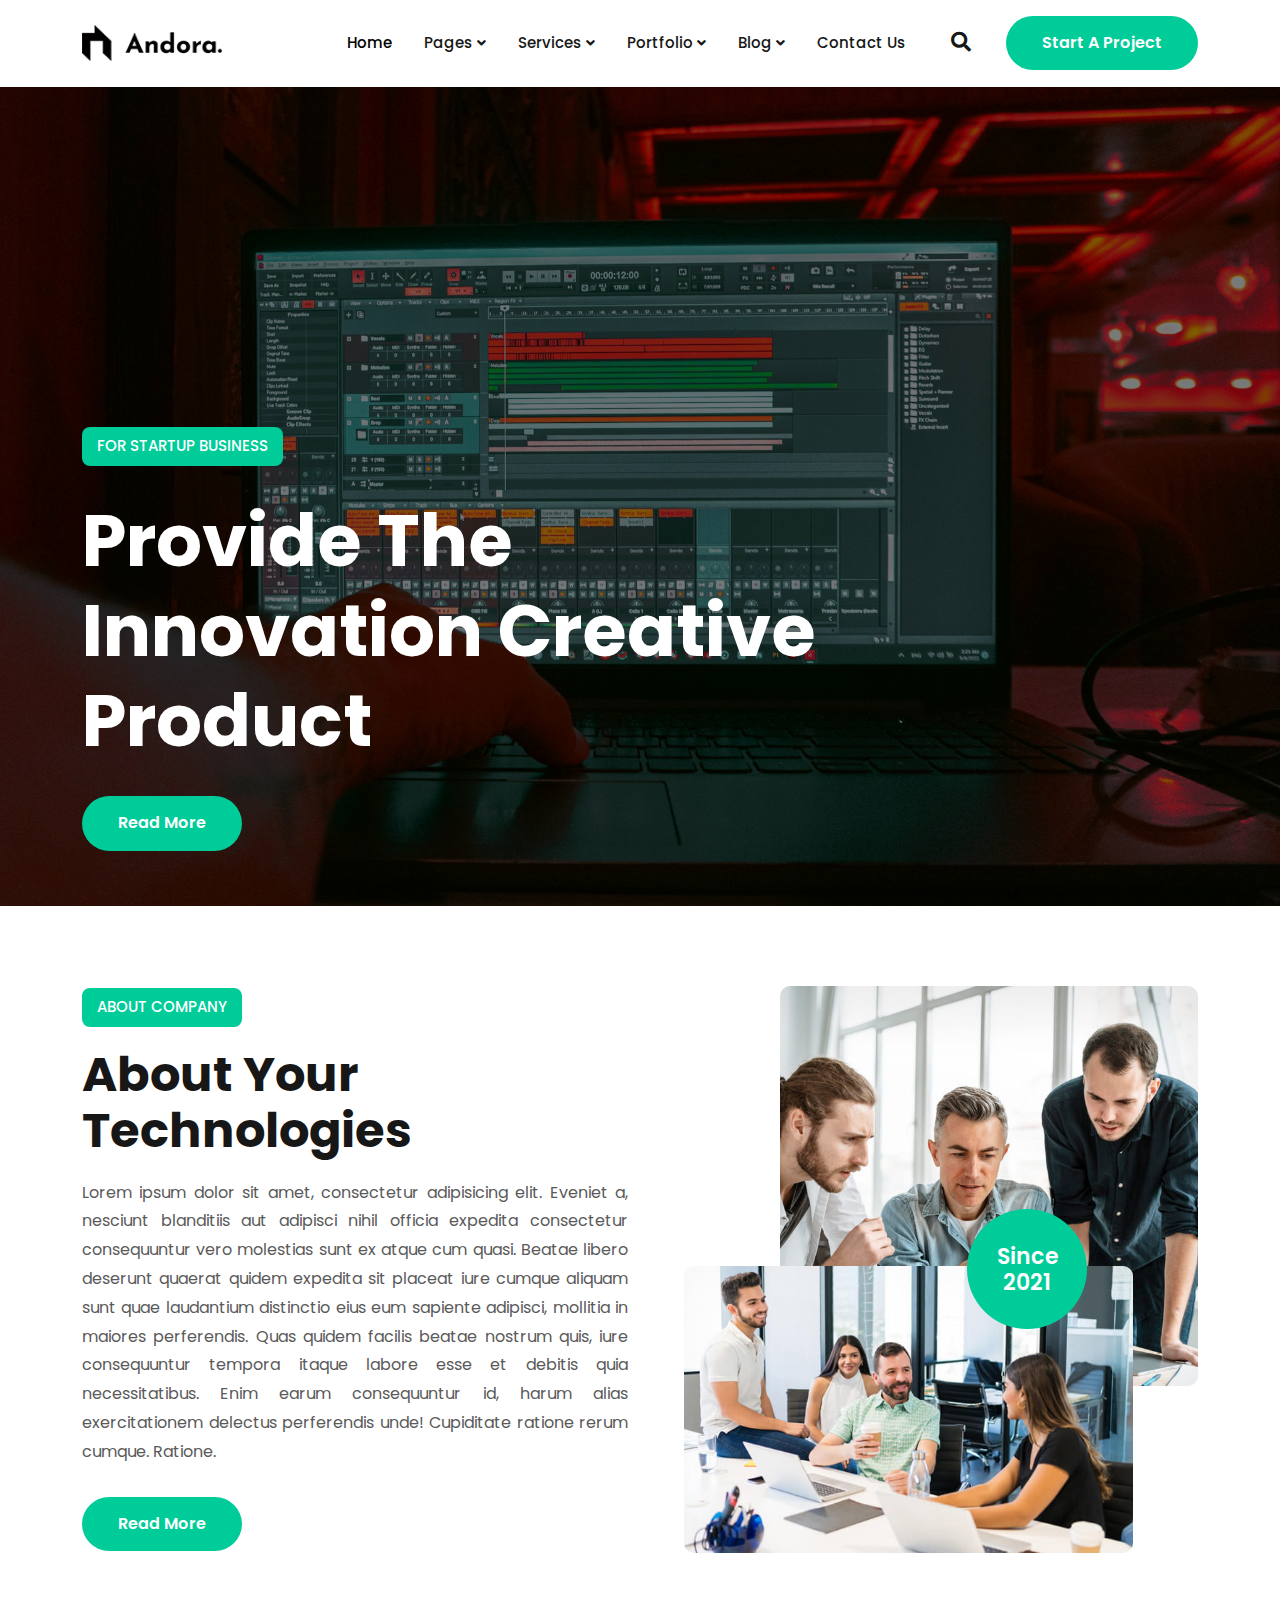
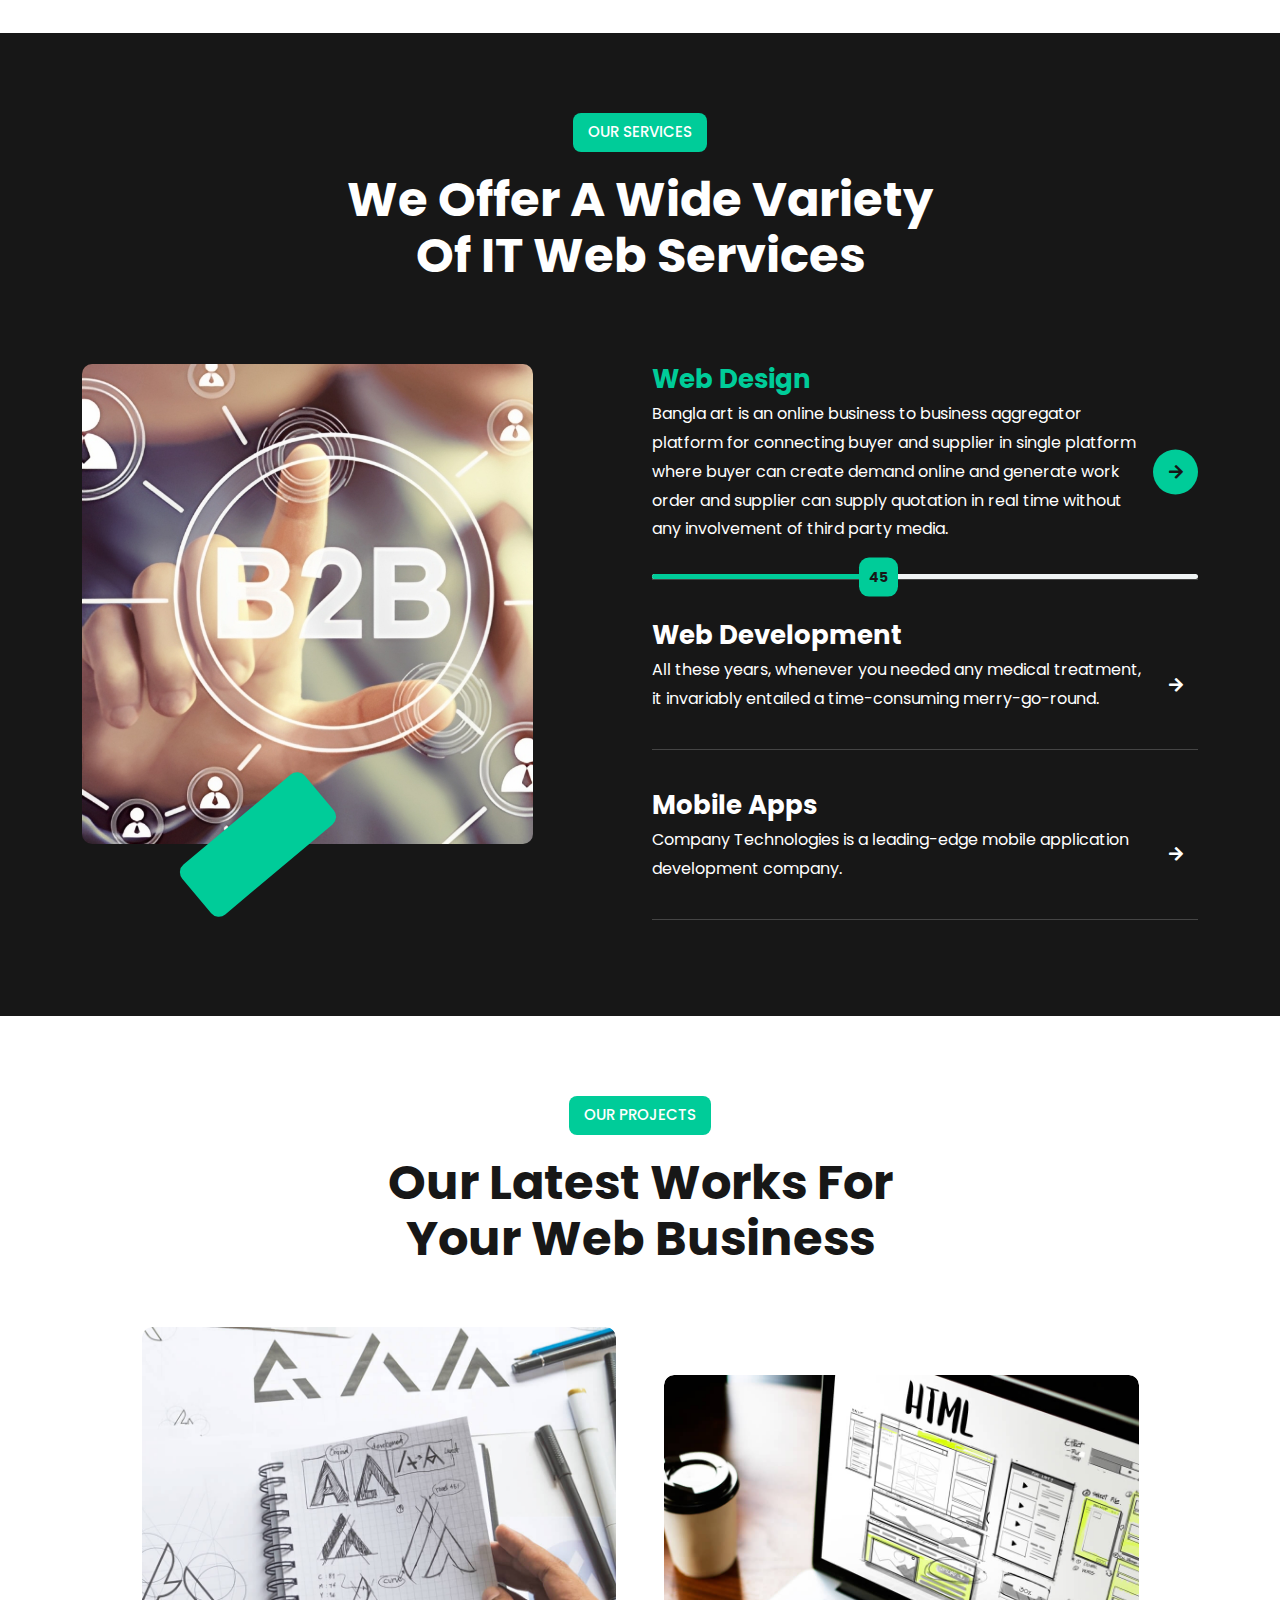
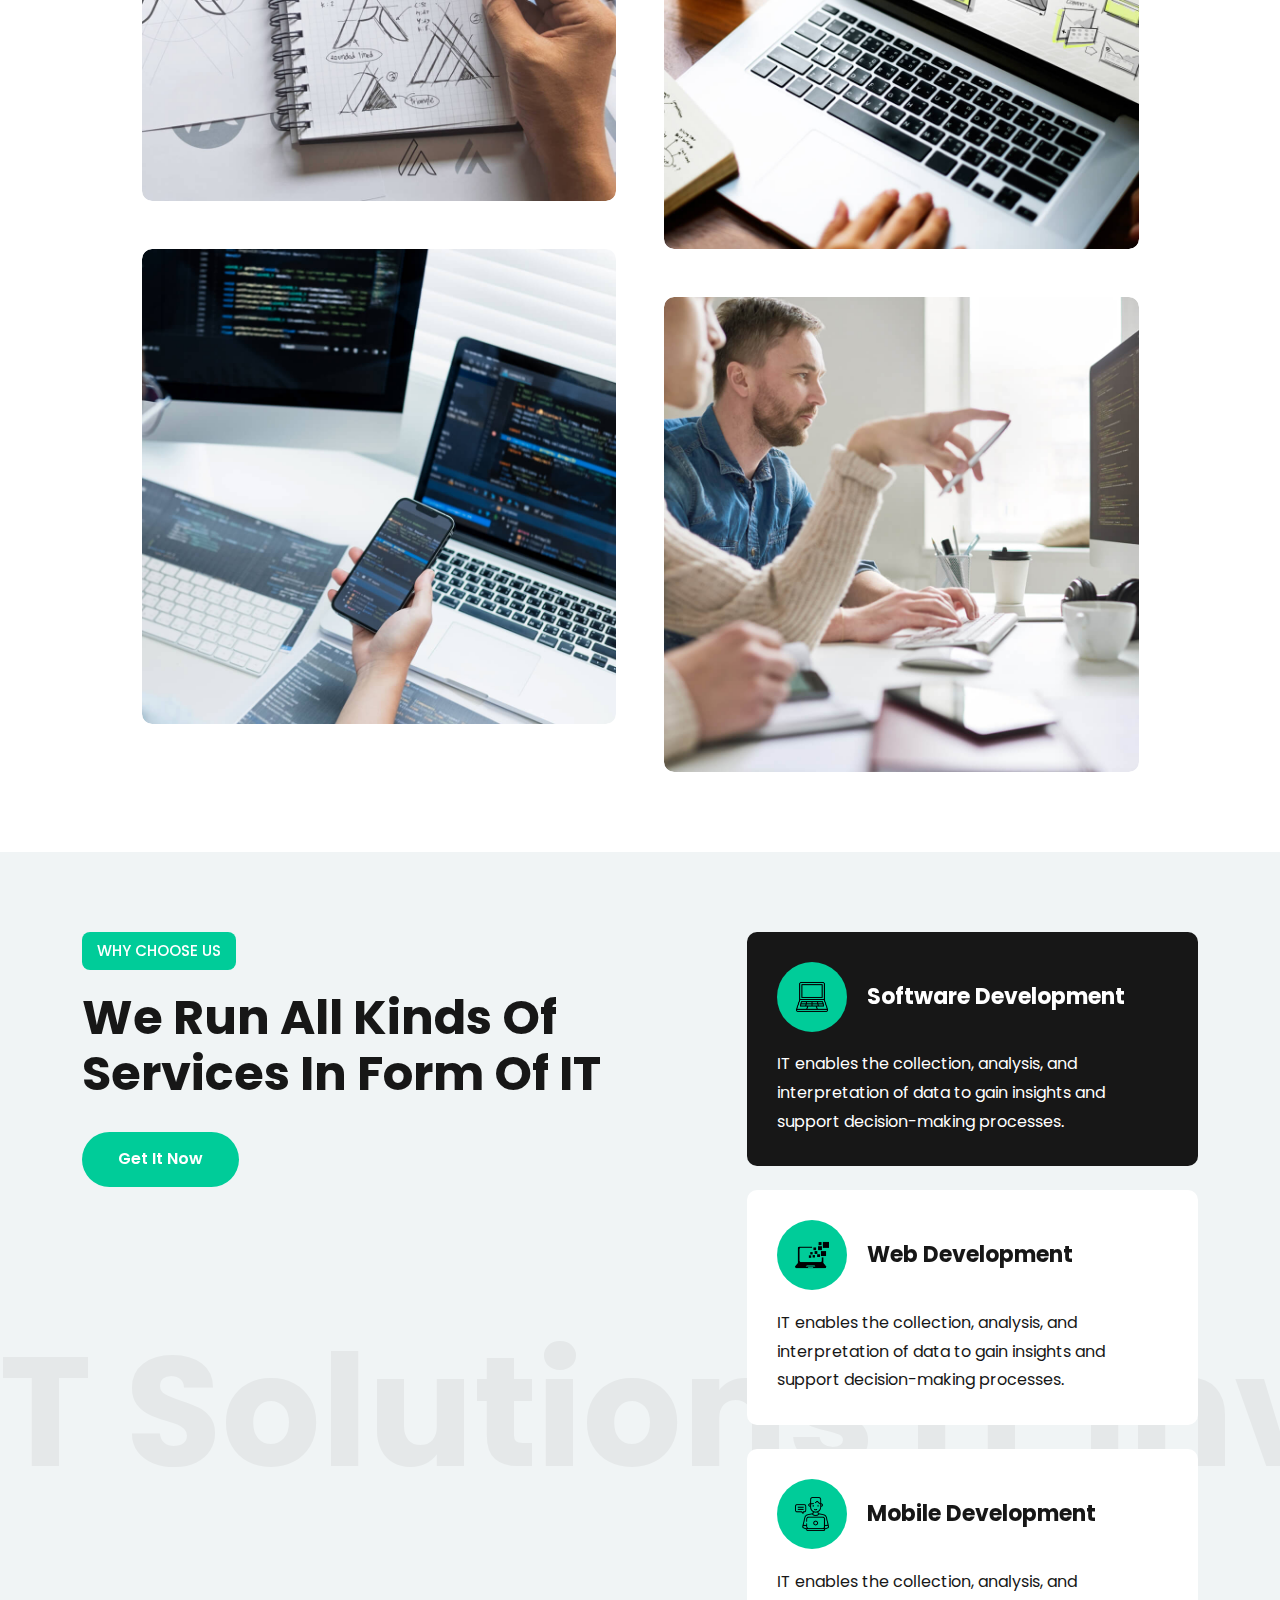
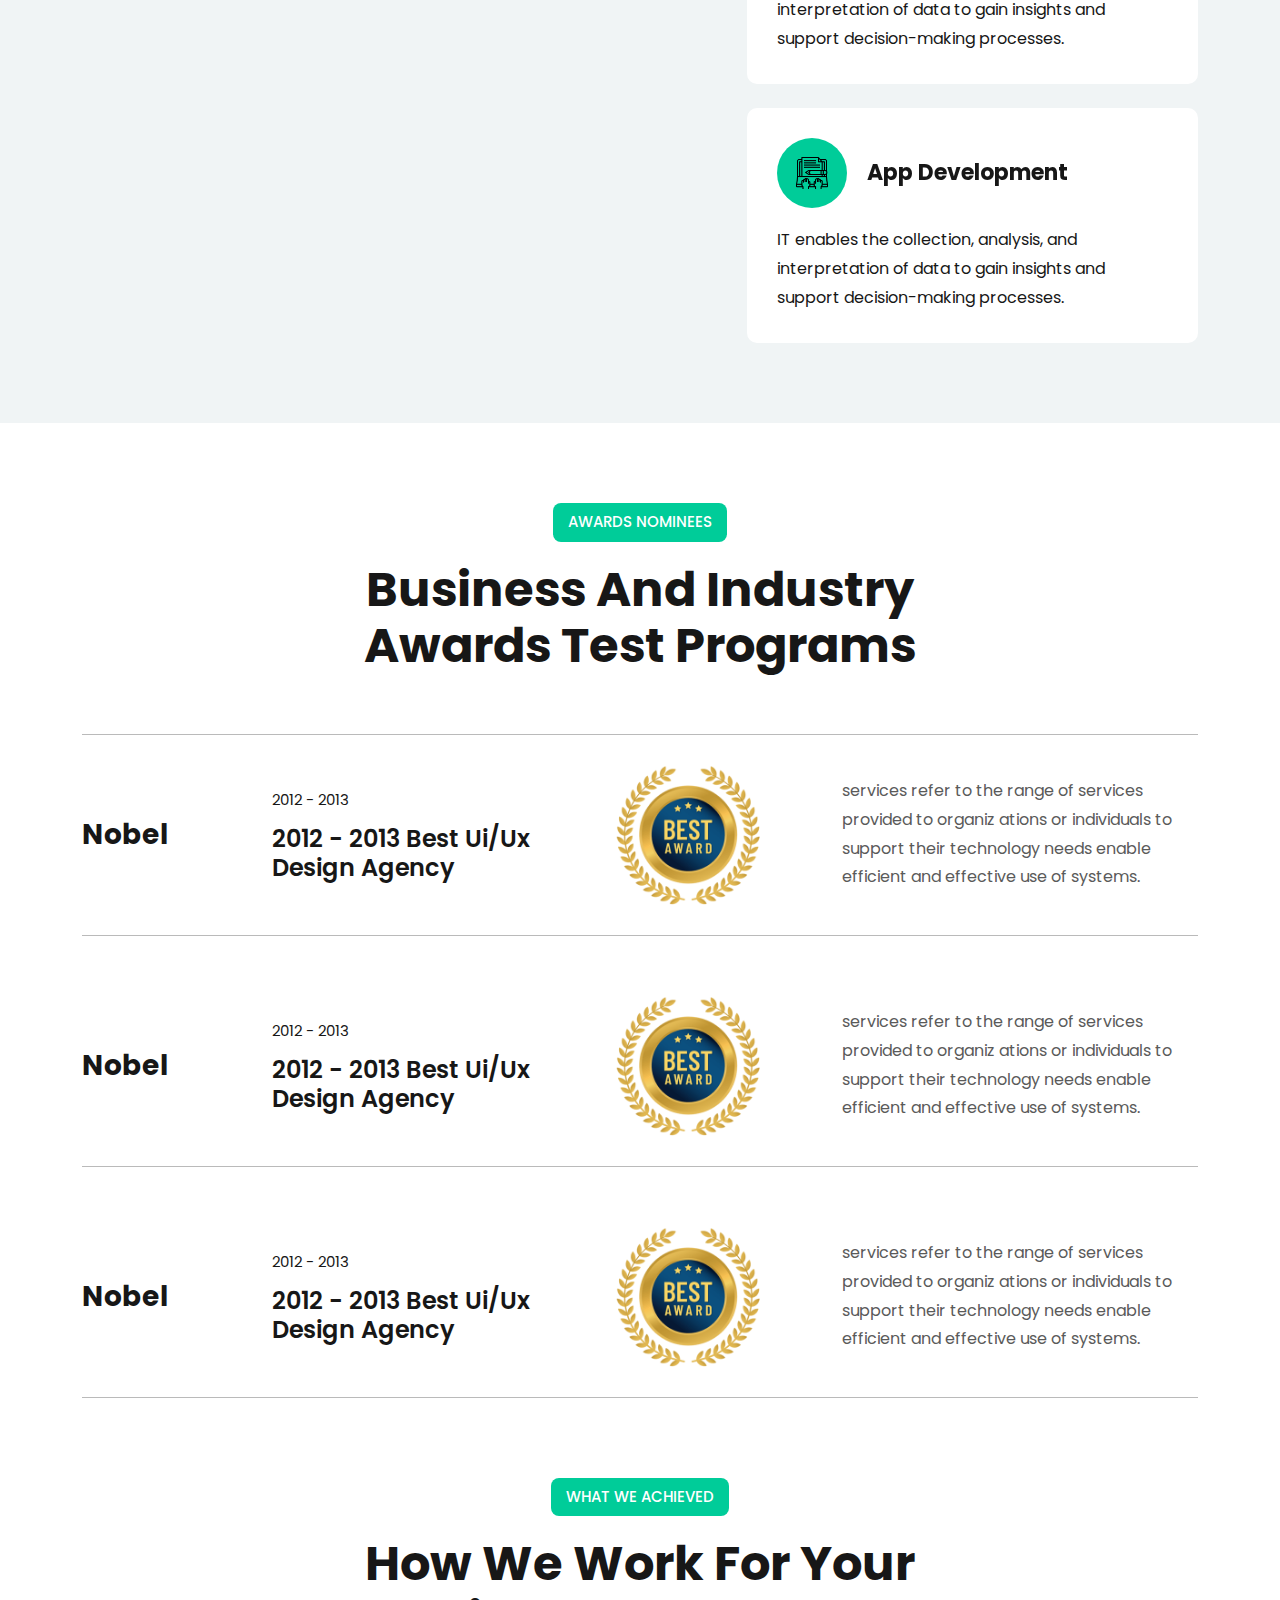
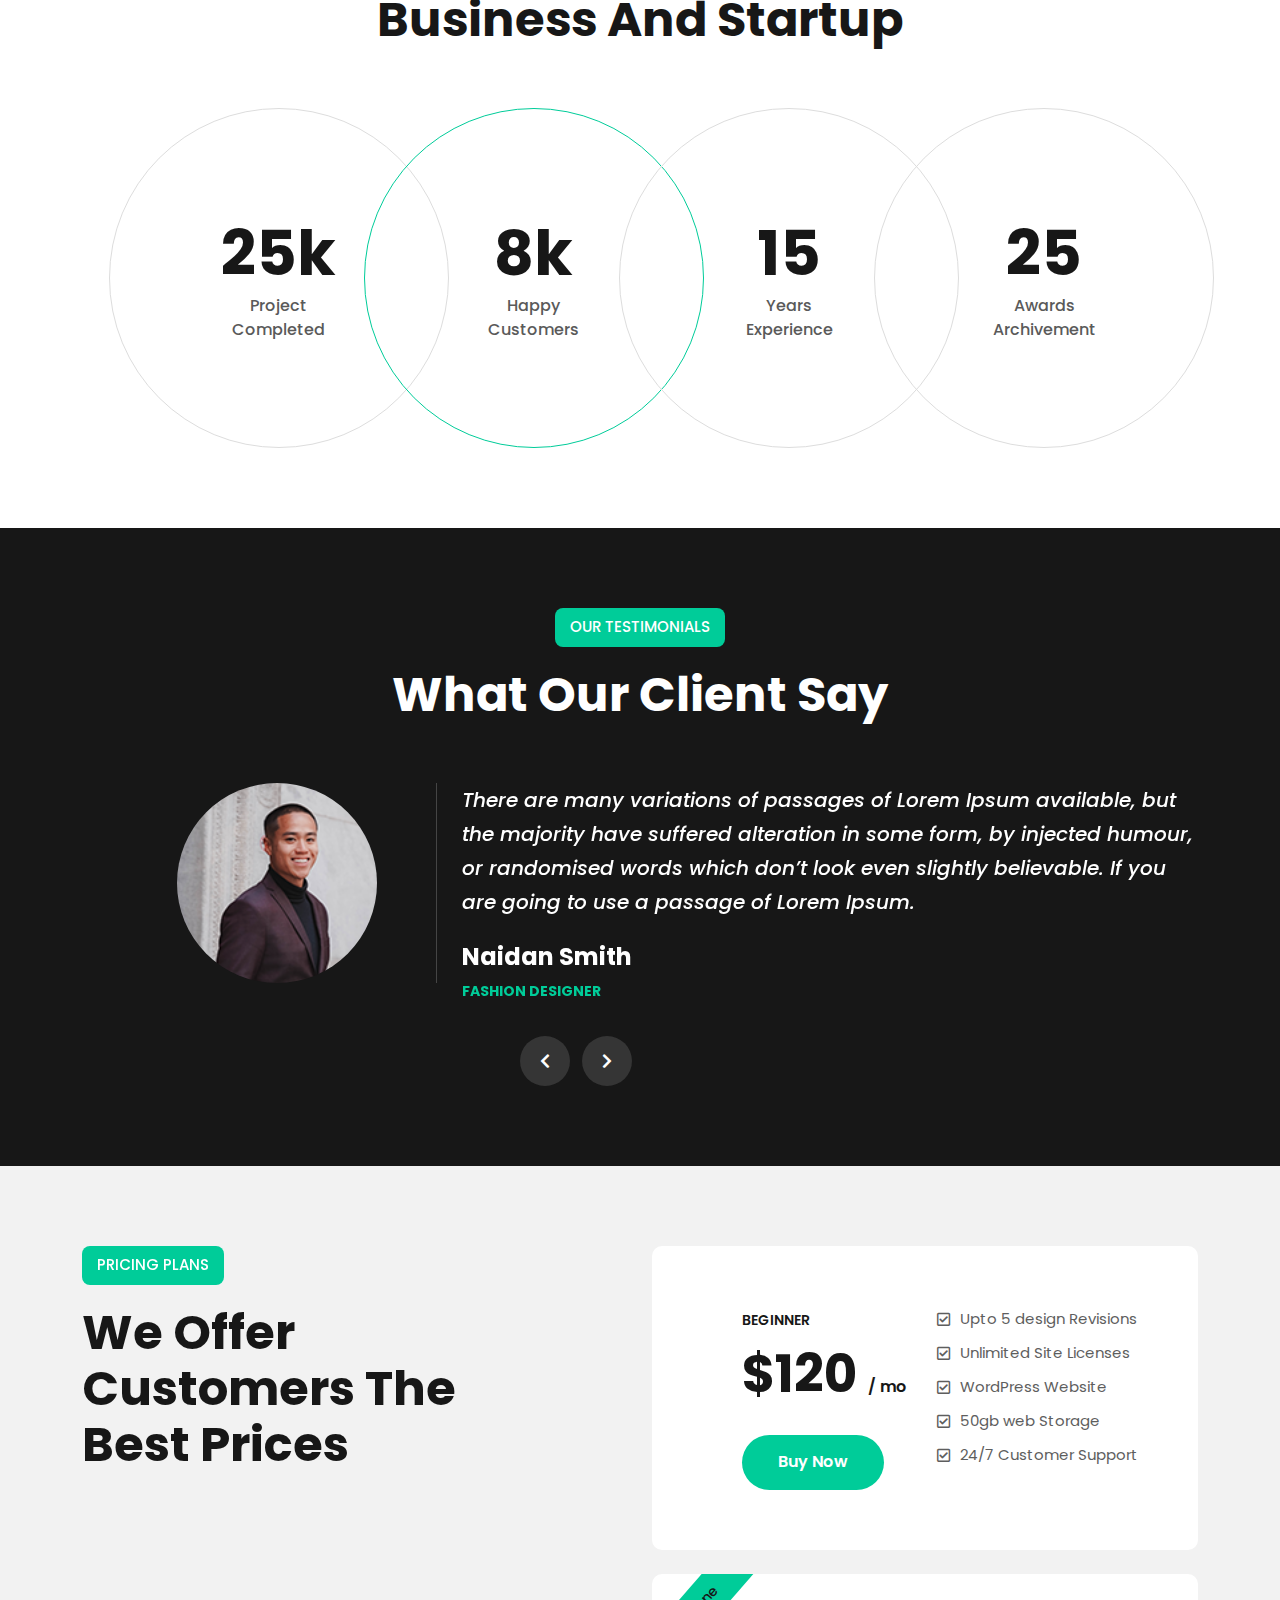
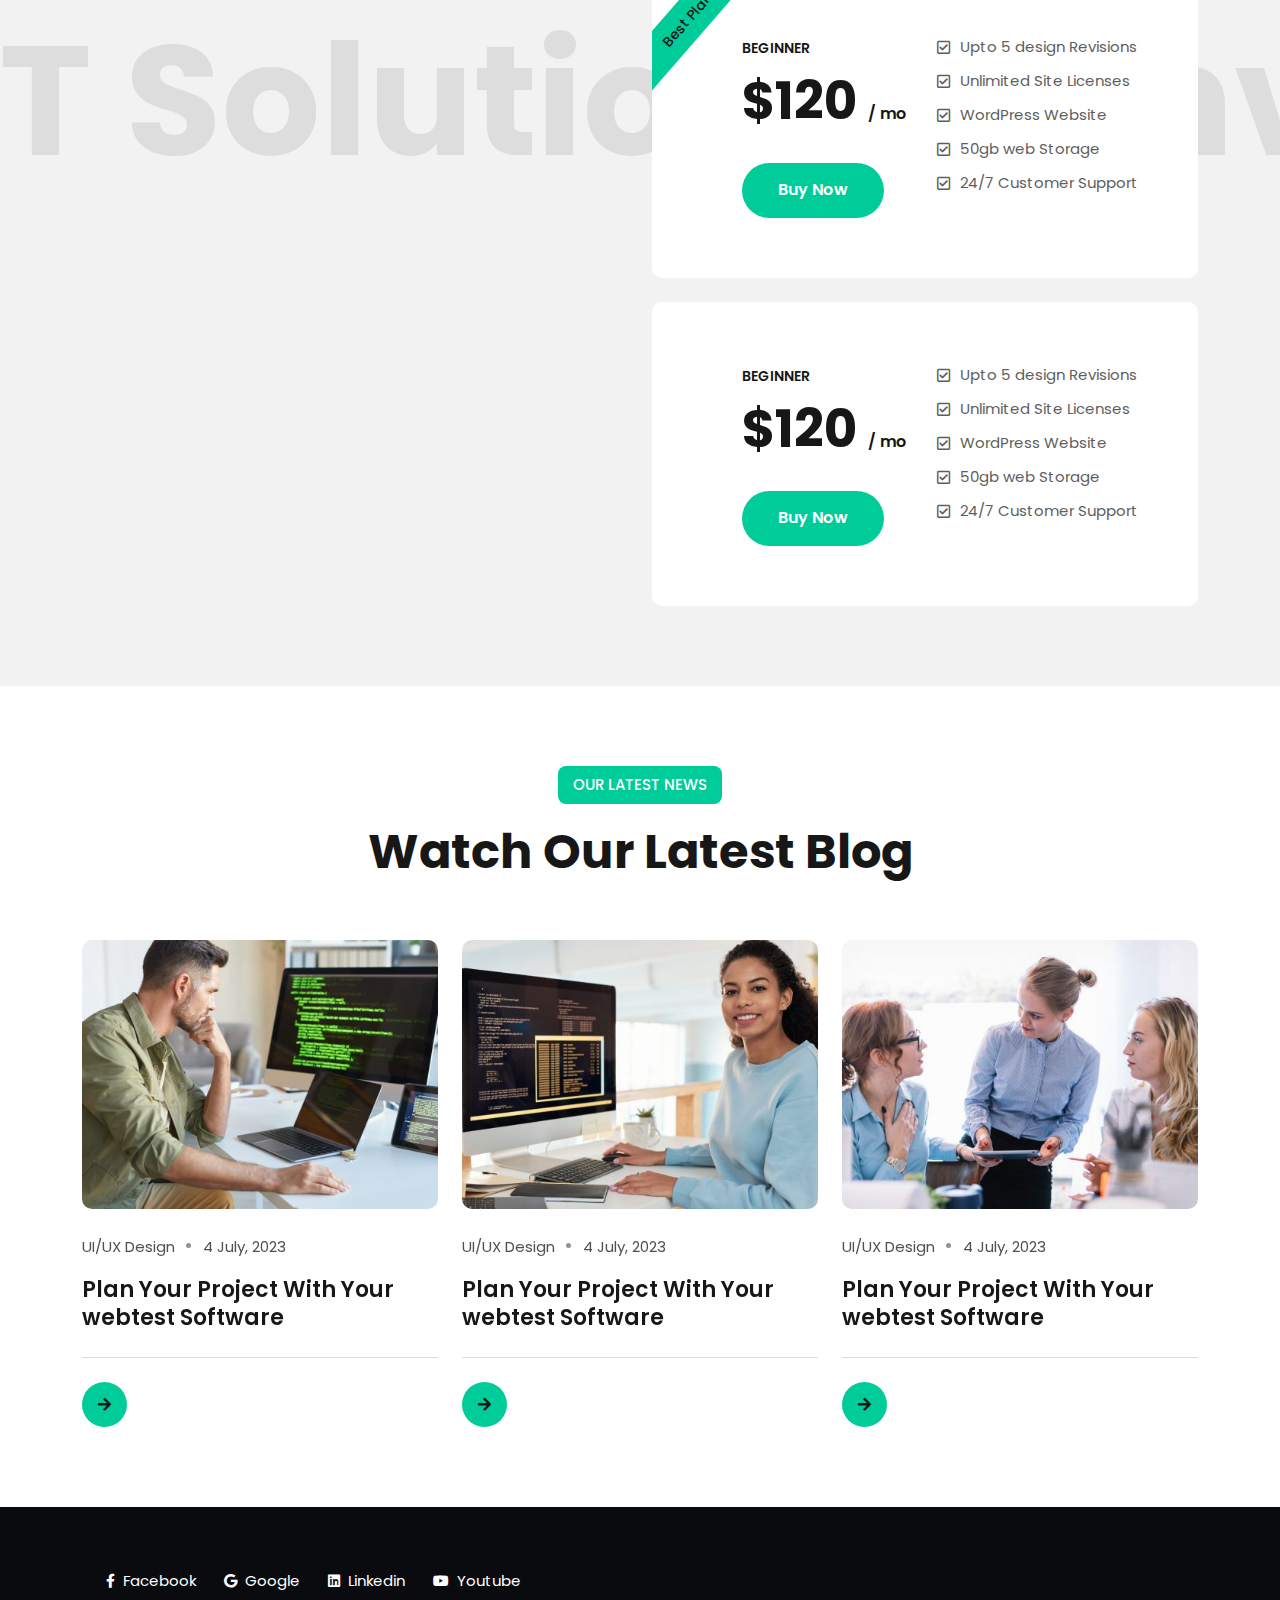
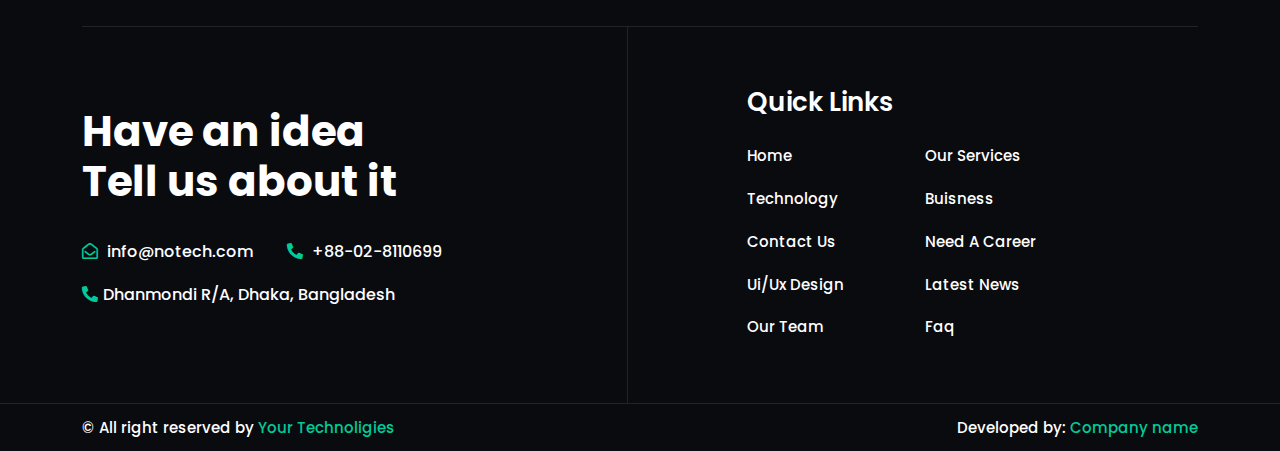
==== index.html @ e8fb1548 "first commit" ====
<!doctype html>
<html lang="en">

<head>
  <meta charset="UTF-8">
  <meta http-equiv="X-UA-Compatible" content="IE=edge">
  <title>Software Comapny</title>
  <meta name="description" content="Software Comapny">
  <meta name="viewport" content="width=device-width, initial-scale=1, minimum-scale=1.0">

  <link rel="shortcut icon" type="image/x-icon" href="assets/">
  <!-- Place favicon.ico in the root directory -->

  <!-- CSS here -->
  <link rel="stylesheet" href="assets/css/bootstrap.min.css">
  <link rel="stylesheet" href="assets/fontawsome/css/all.min.css">
  <link rel="stylesheet" href="assets/fontawsome/css/fontawesome.min.css">
  <link rel="stylesheet" href="assets/css/slick.css">
  <link rel="stylesheet" href="assets/css/animate.min.css">
  <link rel="stylesheet" href="assets/css/fonts.css">
  <link rel="stylesheet" href="assets/css/aos.css">
  <link rel="stylesheet" href="assets/css/style.css">
  <link rel="stylesheet" href="assets/css/responsive.css">
</head>

<body>
  <!-- Header area start -->
  <div id="header-fixed-height"></div>
  <header class="header-area-two" id="sticky-header">
    <nav class="navbar navbar-expand-lg d-none d-xl-block">
      <div class="container">
        <a class="navbar-brand" href="index.html">
          <img src="assets/img/logo.png" alt="logo" width="140">
        </a>
        <button class="navbar-toggler" type="button" data-bs-toggle="collapse" data-bs-target="#navbarSupportedContent"
          aria-controls="navbarSupportedContent" aria-expanded="false" aria-label="Toggle navigation">
          <span class="navbar-toggler-icon"></span>
        </button>
        <div class="collapse navbar-collapse" id="navbarSupportedContent">
          <ul class="navbar-nav ms-auto mb-2 mb-lg-0 me-4">
            <li class="nav-item">
              <a class="nav-link active" aria-current="page" href="index.html">Home</a>
            </li>
            <li class="nav-item">
              <a class="nav-link" href="#">Pages <i class="fas fa-angle-down"></i></a>
              <ul class="list-unstyled sub-dropdown-menu">
                <li><a href="about.html">About Us</a></li>
                <li><a href="">Our Services</a></li>
                <li><a href="">Our Team</a></li>
                <li><a href="">Our Process</a></li>
                <li>
                  <a href="">Sub Menu <i class="fas fa-angle-right float-end"></i></a>
                  <ul class="list-unstyled sub-dropdown-menu">
                    <li><a href="">Menu One</a></li>
                    <li>
                      <a href="">Menu Two <i class="fas fa-angle-right float-end"></i></a>
                      <ul class="list-unstyled sub-dropdown-menu">
                        <li><a href="">Menu Three</a></li>
                        <li><a href="">Menu Four</a></li>
                      </ul>
                    </li>
                  </ul>
                </li>
                <li><a href="">Pricing Plan</a></li>
                <li><a href="">FAQ</a></li>
                <li><a href="">404</a></li>
              </ul>
            </li>
            <li class="nav-item">
              <a class="nav-link" href="#">Services <i class="fas fa-angle-down"></i></a>
            </li>
            <li class="nav-item">
              <a class="nav-link" href="#">Portfolio <i class="fas fa-angle-down"></i></a>
            </li>
            <li class="nav-item">
              <a class="nav-link" href="#">Blog <i class="fas fa-angle-down"></i></a>
            </li>
            <li class="nav-item">
              <a class="nav-link" href="#">Contact Us</a>
            </li>
          </ul>
          <div class="right-info d-flex align-items-center">
            <div class="search">
              <i class="fas fa-search main-icon"></i>
              <div class="search-field">
                <div class="container position-relative">
                  <form action="#">
                    <div class="input-groups">
                      <input type="text" placeholder="Search...">
                      <button type="submit" class="submit-btn">
                        <i class="fas fa-search sub-icon"></i>
                      </button>
                    </div>
                  </form>
                  <button type="button" class="close-btn">
                    <i class="fas fa-times"></i>
                  </button>
                </div>
              </div>
            </div>
            <a href="" class="common--button mt-0">Start A Project</a>
          </div>
        </div>
      </div>
    </nav>
    <!-- mobile navbar part start -->
    <div class="mobile-menu d-block d-xl-none">
      <div class="mobile-topbar">
        <div class="container">
          <div class="d-flex justify-content-between align-items-center">
            <div class="logo">
              <img src="assets/img/logo.png" alt="logo" width="100">
            </div>
            <div class="bars">
              <i class="fas fa-bars"></i>
            </div>
          </div>
        </div>
      </div>
      <div class="mobile-menu-overlay"></div>
      <div class="mobile-menu-main">
        <div class="close-m-menu"><i class="fas fa-times"></i></div>
        <div class="menu-body">
          <div class="menu-list">
            <ul class="list-unstyled">
              <li class="sub-menu">
                <a href="#">Home</a>
              </li>
              <li class="sub-menu">
                <a href="#">About Us</a>
              </li>
              <li class="sub-menu"><a href="#">Pages <i class="fas fa-sort-down float-end"></i></a>
                <ul class="list-unstyled">
                  <li><a href="">Recipe Menu</a></li>
                  <li><a href="">Reservation Form</a></li>
                  <li><a href="">History</a></li>
                  <li><a href="">Team</a></li>
                  <li><a href="">FAQ</a></li>
                </ul>
              </li>
              <li class="sub-menu"><a href="#">Shop <i class="fas fa-sort-down float-end"></i></a>
                <ul class="list-unstyled">
                  <li><a href="">Shop List</a></li>
                  <li><a href="">Shop Sidebar</a></li>
                  <li><a href="">Shop Details</a></li>
                  <li><a href="">Shop Cart</a></li>
                  <li><a href="">Shop Checkout</a></li>
                </ul>
              </li>
              <li class="sub-menu"><a href="#">Contact</a>
              </li>
            </ul>
          </div>
        </div>
      </div>
    </div>
    <!-- mobile navbar part end -->
  </header>
  <!-- Header area end -->

  <!-- main area start -->
  <main>

    <!-- banner part start -->
    <section class="banner">
      <div class="banner--item" style="background: url(assets/img/banner-11.jpg);">
        <div class="banner--overlay">
          <div class="container">
            <div class="row">
              <div class="col-lg-8">
                <div class="banner--content">
                  <span class="common--subtitle animate__animated" data-animation-in="animate__fadeInUp">for startup
                    business</span>
                  <h1 class="banner--title animate__animated" data-animation-in="animate__fadeInUp" data-delay-in=".5">
                    Provide the innovation creative product</h1>
                  <a href="" class="common--button animate__animated" data-animation-in="animate__fadeInUp"
                    data-delay-in="1">Read More</a>
                </div>
              </div>
            </div>
          </div>
        </div>
      </div>
      <div class="banner--item" style="background: url(assets/img/banner-2.png);">
        <div class="banner--overlay">
          <div class="container">
            <div class="row">
              <div class="col-lg-8">
                <div class="banner--content">
                  <span class="common--subtitle animate__animated" data-animation-in="animate__fadeInUp">for startup
                    business</span>
                  <h1 class="banner--title animate__animated" data-animation-in="animate__fadeInUp" data-delay-in=".5">
                    Provide the innovation creative product</h1>
                  <a href="" class="common--button animate__animated" data-animation-in="animate__fadeInUp"
                    data-delay-in="1">Read More</a>
                </div>
              </div>
            </div>
          </div>
        </div>
      </div>
      <div class="banner--item" style="background: url(assets/img/banner-3.png);">
        <div class="banner--overlay">
          <div class="container">
            <div class="row">
              <div class="col-lg-8">
                <div class="banner--content">
                  <span class="common--subtitle animate__animated" data-animation-in="animate__fadeInUp">for startup
                    business</span>
                  <h1 class="banner--title animate__animated" data-animation-in="animate__fadeInUp" data-delay-in=".5">
                    Provide the innovation creative product</h1>
                  <a href="" class="common--button animate__animated" data-animation-in="animate__fadeInUp"
                    data-delay-in="1">Read More</a>
                </div>
              </div>
            </div>
          </div>
        </div>
      </div>
    </section>
    <!-- banner part end -->
    <!-- about part start -->
    <section class="about">
      <div class="container">
        <div class="row">
          <div class="col-lg-6 align-self-center">
            <div class="about--text">
              <span class="common--subtitle">ABOUT COMPANY</span>
              <h2 class="common--title">About Your Technologies

              </h2>
              <p class="about--description">
                Lorem ipsum dolor sit amet, consectetur adipisicing elit. Eveniet a, nesciunt blanditiis aut adipisci
                nihil officia expedita consectetur consequuntur vero molestias sunt ex atque cum quasi. Beatae libero
                deserunt quaerat quidem expedita sit placeat iure cumque aliquam sunt quae laudantium distinctio eius
                eum sapiente adipisci, mollitia in maiores perferendis. Quas quidem facilis beatae nostrum quis, iure
                consequuntur tempora itaque labore esse et debitis quia necessitatibus. Enim earum consequuntur id,
                harum alias exercitationem delectus perferendis unde! Cupiditate ratione rerum cumque. Ratione.
              </p>

              <a href="" class="common--button">Read More</a>
            </div>
          </div>
          <div class="col-lg-6">
            <div class="about--image">
              <div class="about--image--big">
                <img src="assets/img/about-big-image.jpg" alt="about-big-image" class="img-fluid w-100">
              </div>
              <div class="about--image--sm position-relative">
                <img src="assets/img/about-sm-image.jpg" alt="about-sm-image" class="img-fluid w-100">
                <div class="about--since position-absolute">
                  <h4>Since
                    <span class="counter d-block">2021</span></h4>
                </div>
              </div>
            </div>
          </div>
        </div>
      </div>
    </section>
    <!-- about part end -->
    <!-- service part start -->
    <section class="services">
      <div class="services--bg">
        <div class="container">
          <div class="row">
            <div class="col-lg-7 mx-auto">
              <div class="services--title text-center">
                <span class="common--subtitle">OUR SERVICES</span>
                <h2 class="common--title text-white">We Offer A Wide Variety Of IT Web Services
                </h2>
              </div>
            </div>
          </div>
          <div class="services--main">
            <div class="row">
              <div class="col-lg-5">
                <div class="tab-content" id="pills-tabContent">
                  <div class="tab-pane fade show active" id="pills-home" role="tabpanel"
                    aria-labelledby="pills-home-tab" tabindex="0">
                    <div class="service--image">
                      <img src="assets/img/service-image-1.jpg" alt="service-image-1" class="img-fluid w-100">
                    </div>
                  </div>
                  <div class="tab-pane fade" id="pills-profile" role="tabpanel" aria-labelledby="pills-profile-tab"
                    tabindex="0">
                    <div class="service--image">
                      <img src="assets/img/service-image-2.jpg" alt="service-image-1" class="img-fluid w-100">
                    </div>
                  </div>
                  <div class="tab-pane fade" id="pills-contact" role="tabpanel" aria-labelledby="pills-contact-tab"
                    tabindex="0">
                    <div class="service--image">
                      <img src="assets/img/service-image-3.jpg" alt="service-image-1" class="img-fluid w-100">
                    </div>
                  </div>
                </div>
              </div>
              <div class="col-lg-6 ms-auto">
                <div class="services--list">
                  <ul class="nav nav-pills mb-3" id="pills-tab" role="tablist">
                    <li class="nav-item" role="presentation">
                      <button class="nav-link active" id="pills-home-tab" data-bs-toggle="pill"
                        data-bs-target="#pills-home" type="button" role="tab" aria-controls="pills-home"
                        aria-selected="true">
                        <div class="service--item">
                          <h4 class="service--title">
                            Web Design
                          </h4>
                          <p class="service--descriptoin">
                            Bangla art is an online business to business aggregator platform for connecting buyer and
                            supplier in single platform where buyer can create demand online and generate work order and
                            supplier can supply quotation in real time without any involvement of third party media.
                          </p>
                          <div class="service--line">
                            <div class="service--progress">
                              <span>45</span>
                            </div>
                          </div>
                          <div class="service--arrow">
                            <i class="fas fa-arrow-right"></i>
                          </div>
                        </div>
                      </button>
                    </li>
                    <li class="nav-item" role="presentation">
                      <button class="nav-link" id="pills-profile-tab" data-bs-toggle="pill"
                        data-bs-target="#pills-profile" type="button" role="tab" aria-controls="pills-profile"
                        aria-selected="false">
                        <div class="service--item service--item--2">
                          <h4 class="service--title">
                            Web Development
                          </h4>
                          <p class="service--descriptoin">
                            All these years, whenever you needed any medical treatment, it invariably entailed a
                            time-consuming merry-go-round.
                          </p>
                          <div class="service--line">
                            <div class="service--progress">
                              <span>55</span>
                            </div>
                          </div>
                          <div class="service--arrow">
                            <i class="fas fa-arrow-right"></i>
                          </div>
                        </div>
                      </button>
                    </li>
                    <li class="nav-item" role="presentation">
                      <button class="nav-link" id="pills-contact-tab" data-bs-toggle="pill"
                        data-bs-target="#pills-contact" type="button" role="tab" aria-controls="pills-contact"
                        aria-selected="false">
                        <div class="service--item service--item--3">
                          <h4 class="service--title">
                            Mobile Apps
                          </h4>
                          <p class="service--descriptoin">
                            Company Technologies is a leading-edge mobile application development company.
                          </p>
                          <div class="service--line">
                            <div class="service--progress">
                              <span>75</span>
                            </div>
                          </div>
                          <div class="service--arrow">
                            <i class="fas fa-arrow-right"></i>
                          </div>
                        </div>
                      </button>
                    </li>
                  </ul>
                </div>
              </div>
            </div>
          </div>
        </div>
      </div>
    </section>
    <!-- service part end -->

    <!-- projects part start -->
    <section class="projects">
      <div class="container">
        <div class="row">
          <div class="col-lg-6 mx-auto">
            <div class="services--title text-center">
              <span class="common--subtitle">OUR PROJECTS</span>
              <h2 class="common--title">Our Latest Works For Your Web Business
              </h2>
            </div>
          </div>
        </div>
        <div class="projects--main">
          <div class="row">
            <div class="col-lg-11 mx-auto">
              <div class="row">
                <div class="col-lg-6 project--sorting">
                  <a href="" class="d-block w-100">
                    <div class="projects--item">
                      <div class="projects--image">
                        <img src="assets/img/pr-1.jpg" alt="pr-1" class="img-fluid w-100">
                        <div class="projects--text">
                          <div>
                            <h4 class="projects--title">Product Innovation</h4>
                          </div>
                          <div>
                            <span class="projects--tagline">Bunisess</span>
                          </div>
                        </div>
                      </div>
                    </div>
                  </a>
                </div>
                <div class="col-lg-6 project--sorting">
                  <a href="" class="d-block w-100">
                    <div class="projects--item">
                      <div class="projects--image">
                        <img src="assets/img/pr-2.jpg" alt="pr-2" class="img-fluid w-100">
                        <div class="projects--text">
                          <div>
                            <h4 class="projects--title">Product Innovation</h4>
                          </div>
                          <div>
                            <span class="projects--tagline">Bunisess</span>
                          </div>
                        </div>
                      </div>
                    </div>
                  </a>
                </div>
                <div class="col-lg-6 project--sorting">
                  <a href="" class="d-block w-100">
                    <div class="projects--item">
                      <div class="projects--image">
                        <img src="assets/img/pr-3.jpg" alt="pr-3" class="img-fluid w-100">
                        <div class="projects--text">
                          <div>
                            <h4 class="projects--title">Product Innovation</h4>
                          </div>
                          <div>
                            <span class="projects--tagline">Bunisess</span>
                          </div>
                        </div>
                      </div>
                    </div>
                  </a>
                </div>
                <div class="col-lg-6 project--sorting">
                  <a href="" class="d-block w-100">
                    <div class="projects--item">
                      <div class="projects--image">
                        <img src="assets/img/pr-4.jpg" alt="pr-4" class="img-fluid w-100">
                        <div class="projects--text">
                          <div>
                            <h4 class="projects--title">Product Innovation</h4>
                          </div>
                          <div>
                            <span class="projects--tagline">Bunisess</span>
                          </div>
                        </div>
                      </div>
                    </div>
                  </a>
                </div>
              </div>
            </div>
          </div>
        </div>
      </div>
    </section>
    <!-- projects part end -->
    <!-- why choose us part start -->
    <section class="why--choose--us">
      <div class="why--choose--us--bg">
        <div class="why--choose--text--slider">
          <span class="why--choose--text--slider--title">IT Solutions IT Involves IT Amazing</span>
          <span class="why--choose--text--slider--title">&nbsp;&nbsp;IT Solutions IT Involves IT Amazing</span>
        </div>
        <div class="why--choose--main--content">
          <div class="container">
            <div class="row">
              <div class="col-lg-6">
                <div class="services--title">
                  <span class="common--subtitle">WHY CHOOSE US</span>
                  <h2 class="common--title">We Run All Kinds Of Services In Form Of IT
                  </h2>
                  <a href="" class="common--button">Get It Now</a>
                </div>
              </div>
              <div class="col-lg-5 ms-auto">
                <div class="choose--list active--list">
                  <a href="" class="d-block w-100">
                    <div class="choose--item">
                      <div class="choose--title--box position-relative">
                        <div class="choose--item--icon position-absolute">
                          <img src="assets/img/c-1.png" alt="c-1" class="w-100">
                        </div>
                        <h4 class="choose--item--title">Software Development</h4>
                      </div>
                      <div class="choose--description--box">
                        <p class="choose--des">IT enables the collection, analysis, and interpretation of data to gain
                          insights and support
                          decision-making processes.
                        </p>
                      </div>
                    </div>
                  </a>
                </div>
                <div class="choose--list">
                  <a href="" class="d-block w-100">
                    <div class="choose--item">
                      <div class="choose--title--box position-relative">
                        <div class="choose--item--icon position-absolute">
                          <img src="assets/img/c-2.png" alt="c-2" class="w-100">
                        </div>
                        <h4 class="choose--item--title">Web Development</h4>
                      </div>
                      <div class="choose--description--box">
                        <p class="choose--des">IT enables the collection, analysis, and interpretation of data to gain
                          insights and support
                          decision-making processes.
                        </p>
                      </div>
                    </div>
                  </a>
                </div>
                <div class="choose--list">
                  <a href="" class="d-block w-100">
                    <div class="choose--item">
                      <div class="choose--title--box position-relative">
                        <div class="choose--item--icon position-absolute">
                          <img src="assets/img/c-3.png" alt="c-3" class="w-100">
                        </div>
                        <h4 class="choose--item--title">Mobile Development</h4>
                      </div>
                      <div class="choose--description--box">
                        <p class="choose--des">IT enables the collection, analysis, and interpretation of data to gain
                          insights and support
                          decision-making processes.
                        </p>
                      </div>
                    </div>
                  </a>
                </div>
                <div class="choose--list">
                  <a href="" class="d-block w-100">
                    <div class="choose--item">
                      <div class="choose--title--box position-relative">
                        <div class="choose--item--icon position-absolute">
                          <img src="assets/img/c-4.png" alt="c-4" class="w-100">
                        </div>
                        <h4 class="choose--item--title">
                          App Development</h4>
                      </div>
                      <div class="choose--description--box">
                        <p class="choose--des">IT enables the collection, analysis, and interpretation of data to gain
                          insights and support
                          decision-making processes.
                        </p>
                      </div>
                    </div>
                  </a>
                </div>
              </div>
            </div>
          </div>
        </div>
      </div>
    </section>
    <!-- why choose us part end -->
    <!-- awards part start -->
    <section class="awards">
      <div class="container">
        <div class="row">
          <div class="col-lg-7 mx-auto">
            <div class="services--title text-center">
              <span class="common--subtitle">AWARDS NOMINEES
              </span>
              <h2 class="common--title">Business And Industry Awards Test Programs
              </h2>
            </div>
          </div>
        </div>
        <div class="awards--main">
          <div class="awards--item">
            <a href="" class="d-block w-100">
              <div class="row">
                <div class="col-lg-2 align-self-center">
                  <div class="awards--title">
                    <h3>Nobel</h3>
                  </div>
                </div>
                <div class="col-lg-3 align-self-center">
                  <div class="awards--date">
                    <span>2012 - 2013</span>
                    <h4>2012 - 2013
                      Best Ui/Ux Design Agency</h4>
                  </div>
                </div>
                <div class="col-lg-3 align-self-center">
                  <div class="awards--logo text-center">
                    <img src="assets/img/aw-1.png" alt="aw-1">
                  </div>
                </div>
                <div class="col-lg-4 align-self-center">
                  <div class="awards--description">
                    <p>services refer to the range of services provided to organiz ations or individuals to support
                      their
                      technology needs enable efficient and effective use of systems.</p>
                  </div>
                </div>
              </div>
            </a>
          </div>
          <div class="awards--item">
            <a href="" class="d-block w-100">
              <div class="row">
                <div class="col-lg-2 align-self-center">
                  <div class="awards--title">
                    <h3>Nobel</h3>
                  </div>
                </div>
                <div class="col-lg-3 align-self-center">
                  <div class="awards--date">
                    <span>2012 - 2013</span>
                    <h4>2012 - 2013
                      Best Ui/Ux Design Agency</h4>
                  </div>
                </div>
                <div class="col-lg-3 align-self-center">
                  <div class="awards--logo text-center">
                    <img src="assets/img/aw-1.png" alt="aw-1">
                  </div>
                </div>
                <div class="col-lg-4 align-self-center">
                  <div class="awards--description">
                    <p>services refer to the range of services provided to organiz ations or individuals to support
                      their
                      technology needs enable efficient and effective use of systems.</p>
                  </div>
                </div>
              </div>
            </a>
          </div>
          <div class="awards--item">
            <a href="" class="d-block w-100">
              <div class="row">
                <div class="col-lg-2 align-self-center">
                  <div class="awards--title">
                    <h3>Nobel</h3>
                  </div>
                </div>
                <div class="col-lg-3 align-self-center">
                  <div class="awards--date">
                    <span>2012 - 2013</span>
                    <h4>2012 - 2013
                      Best Ui/Ux Design Agency</h4>
                  </div>
                </div>
                <div class="col-lg-3 align-self-center">
                  <div class="awards--logo text-center">
                    <img src="assets/img/aw-1.png" alt="aw-1">
                  </div>
                </div>
                <div class="col-lg-4 align-self-center">
                  <div class="awards--description">
                    <p>services refer to the range of services provided to organiz ations or individuals to support
                      their
                      technology needs enable efficient and effective use of systems.</p>
                  </div>
                </div>
              </div>
            </a>
          </div>
        </div>
      </div>
    </section>
    <!-- awards part end -->
    <!-- achievement part start -->
    <section class="achievement">
      <div class="container">
        <div class="row">
          <div class="col-lg-8 mx-auto">
            <div class="services--title text-center">
              <span class="common--subtitle">WHAT WE ACHIEVED
              </span>
              <h2 class="common--title">How We Work For Your Business And Startup
              </h2>
            </div>
          </div>
        </div>
        <div class="achievement--main">
          <div class="row">
            <div class="col-lg-11 mx-auto">
              <div class="row g-0">
                <div class="col-lg-3">
                  <div class="achievement--item text-center">
                    <h3><span class="counter">25</span>k</h3>
                    <p class="text-center">
                      Project <span class="d-block">Completed</span>
                    </p>
                  </div>
                </div>
                <div class="col-lg-3">
                  <div class="achievement--item achievement--item--2 text-center">
                    <h3><span class="counter">8</span>k</h3>
                    <p class="text-center">
                      Happy <span class="d-block">Customers</span>
                    </p>
                  </div>
                </div>
                <div class="col-lg-3">
                  <div class="achievement--item text-center">
                    <h3><span class="counter">15</span></h3>
                    <p class="text-center">
                      Years <span class="d-block">Experience</span>
                    </p>
                  </div>
                </div>
                <div class="col-lg-3">
                  <div class="achievement--item text-center">
                    <h3><span class="counter">25</span></h3>
                    <p class="text-center">
                      Awards <span class="d-block">Archivement</span>
                    </p>
                  </div>
                </div>
              </div>
            </div>
          </div>
        </div>
      </div>
    </section>
    <!-- achievement part end -->
    <!-- testimonial part start -->
    <section class="testimonial">
      <div class="testimonial--bg">
        <div class="container">
          <div class="row">
            <div class="col-lg-8 mx-auto">
              <div class="services--title text-center">
                <span class="common--subtitle">OUR TESTIMONIALS
                </span>
                <h2 class="common--title text-white">What Our Client Say
                </h2>
              </div>
            </div>
          </div>
          <div class="testimonial--main">
            <div class="testimonial--slider">
              <div class="slider--item">
                <div class="row">
                  <div class="col-lg-3 ms-auto">
                    <div class="testimonial--image">
                      <img src="assets/img/testi-2.png" alt="testi-2" class="img-fluid w-100">
                    </div>
                  </div>
                  <div class="col-lg-8">
                    <div class="testimonial--text">
                      <p>There are many variations of passages of Lorem Ipsum available, but the majority have suffered
                        alteration in some form, by injected humour, or randomised words which don’t look even slightly
                        believable. If you are going to use a passage of Lorem Ipsum.</p>
                      <h4>Naidan Smith</h4>
                      <span>FASHION DESIGNER</span>
                    </div>
                  </div>
                </div>
              </div>
              <div class="slider--item">
                <div class="row">
                  <div class="col-lg-3 ms-auto">
                    <div class="testimonial--image">
                      <img src="assets/img/testi-2.png" alt="testi-2" class="img-fluid w-100">
                    </div>
                  </div>
                  <div class="col-lg-8">
                    <div class="testimonial--text">
                      <p>There are many variations of passages of Lorem Ipsum available, but the majority have suffered
                        alteration in some form, by injected humour, or randomised words which don’t look even slightly
                        believable. If you are going to use a passage of Lorem Ipsum.</p>
                      <h4>Naidan Smith</h4>
                      <span>FASHION DESIGNER</span>
                    </div>
                  </div>
                </div>
              </div>
            </div>
          </div>
        </div>
      </div>
    </section>
    <!-- testimonial part end -->
    <!-- pricing plan part start -->
    <section class="pricing--plan">
      <div class="pricing--plan--bg">
        <div class="container">
          <div class="pricing--plan--text--slider">
            <span class="pricing--plan--text--slider--title">IT Solutions IT Involves IT Amazing</span>
            <span class="pricing--plan--text--slider--title">&nbsp;&nbsp;IT Solutions IT Involves IT Amazing</span>
          </div>
          <div class="pricing--plan--main">
            <div class="row">
              <div class="col-lg-5">
                <div class="pricing--plan--title">
                  <span class="common--subtitle">PRICING PLANS
                  </span>
                  <h2 class="common--title">We Offer Customers The Best Prices
                  </h2>
                </div>
              </div>
              <div class="col-lg-6 ms-auto">
                <div class="pricing--plan--item">
                  <div class="row">
                    <div class="col-lg-6">
                      <div class="prices">
                        <span class="price--tagline">BEGINNER</span>
                        <h3 class="total--price">$120 <span>/ mo</span></h3>
                        <a href="" class="common--button">Buy Now</a>
                      </div>
                    </div>
                    <div class="col-lg-6">
                      <div class="list-info">
                        <ul class="list-unstyled">
                          <li><i class="far fa-check-square"></i> Upto 5 design Revisions
                          </li>
                          <li><i class="far fa-check-square"></i> Unlimited Site Licenses
                          </li>
                          <li><i class="far fa-check-square"></i> WordPress Website
                          </li>
                          <li><i class="far fa-check-square"></i> 50gb web Storage
                          </li>
                          <li><i class="far fa-check-square"></i> 24/7 Customer Support
                          </li>
                        </ul>
                      </div>
                    </div>
                  </div>
                </div>
                <div class="pricing--plan--item">
                  <div class="best--price">
                    Best Plane
                  </div>
                  <div class="row">
                    <div class="col-lg-6">
                      <div class="prices">
                        <span class="price--tagline">BEGINNER</span>
                        <h3 class="total--price">$120 <span>/ mo</span></h3>
                        <a href="" class="common--button">Buy Now</a>
                      </div>
                    </div>
                    <div class="col-lg-6">
                      <div class="list-info">
                        <ul class="list-unstyled">
                          <li><i class="far fa-check-square"></i> Upto 5 design Revisions
                          </li>
                          <li><i class="far fa-check-square"></i> Unlimited Site Licenses
                          </li>
                          <li><i class="far fa-check-square"></i> WordPress Website
                          </li>
                          <li><i class="far fa-check-square"></i> 50gb web Storage
                          </li>
                          <li><i class="far fa-check-square"></i> 24/7 Customer Support
                          </li>
                        </ul>
                      </div>
                    </div>
                  </div>
                </div>
                <div class="pricing--plan--item">
                  <div class="row">
                    <div class="col-lg-6">
                      <div class="prices">
                        <span class="price--tagline">BEGINNER</span>
                        <h3 class="total--price">$120 <span>/ mo</span></h3>
                        <a href="" class="common--button">Buy Now</a>
                      </div>
                    </div>
                    <div class="col-lg-6">
                      <div class="list-info">
                        <ul class="list-unstyled">
                          <li><i class="far fa-check-square"></i> Upto 5 design Revisions
                          </li>
                          <li><i class="far fa-check-square"></i> Unlimited Site Licenses
                          </li>
                          <li><i class="far fa-check-square"></i> WordPress Website
                          </li>
                          <li><i class="far fa-check-square"></i> 50gb web Storage
                          </li>
                          <li><i class="far fa-check-square"></i> 24/7 Customer Support
                          </li>
                        </ul>
                      </div>
                    </div>
                  </div>
                </div>
              </div>
            </div>
          </div>
        </div>
      </div>
    </section>
    <!-- pricing plan part end -->
    <!-- news part start -->
    <section class="news">
      <div class="container">
        <div class="row">
          <div class="col-lg-8 mx-auto">
            <div class="services--title text-center">
              <span class="common--subtitle">OUR LATEST NEWS
              </span>
              <h2 class="common--title">Watch Our Latest Blog
              </h2>
            </div>
          </div>
        </div>
        <div class="news--main">
          <div class="row news--slider">
            <div class="col-lg-4">
              <div class="news--item">
                <div class="news--image">
                  <img src="assets/img/news-1.jpg" alt="news-1" class="img-fluid w-100">
                </div>
                <div class="news--text">
                  <div class="dates">
                    <ul class="list-unstyled">
                      <li><a href="">UI/UX Design</a></li>
                      <li><a href="">4 July, 2023</a></li>
                    </ul>
                  </div>
                  <a href="" class="news--title">Plan Your Project With Your webtest Software</a>
                  <div class="learn--more">
                    <a href="">
                      <i class="fas fa-arrow-right"></i>
                    </a>
                  </div>
                </div>
              </div>
            </div>
            <div class="col-lg-4">
              <div class="news--item">
                <div class="news--image">
                  <img src="assets/img/news-2.jpg" alt="news-1" class="img-fluid w-100">
                </div>
                <div class="news--text">
                  <div class="dates">
                    <ul class="list-unstyled">
                      <li><a href="">UI/UX Design</a></li>
                      <li><a href="">4 July, 2023</a></li>
                    </ul>
                  </div>
                  <a href="" class="news--title">Plan Your Project With Your webtest Software</a>
                  <div class="learn--more">
                    <a href="">
                      <i class="fas fa-arrow-right"></i>
                    </a>
                  </div>
                </div>
              </div>
            </div>
            <div class="col-lg-4">
              <div class="news--item">
                <div class="news--image">
                  <img src="assets/img/news-3.jpg" alt="news-1" class="img-fluid w-100">
                </div>
                <div class="news--text">
                  <div class="dates">
                    <ul class="list-unstyled">
                      <li><a href="">UI/UX Design</a></li>
                      <li><a href="">4 July, 2023</a></li>
                    </ul>
                  </div>
                  <a href="" class="news--title">Plan Your Project With Your webtest Software</a>
                  <div class="learn--more">
                    <a href="">
                      <i class="fas fa-arrow-right"></i>
                    </a>
                  </div>
                </div>
              </div>
            </div>
            <div class="col-lg-4">
              <div class="news--item">
                <div class="news--image">
                  <img src="assets/img/news-2.jpg" alt="news-1" class="img-fluid w-100">
                </div>
                <div class="news--text">
                  <div class="dates">
                    <ul class="list-unstyled">
                      <li><a href="">UI/UX Design</a></li>
                      <li><a href="">4 July, 2023</a></li>
                    </ul>
                  </div>
                  <a href="" class="news--title">Plan Your Project With Your webtest Software</a>
                  <div class="learn--more">
                    <a href="">
                      <i class="fas fa-arrow-right"></i>
                    </a>
                  </div>
                </div>
              </div>
            </div>
          </div>
        </div>
      </div>
    </section>
    <!-- news part end -->

  </main>
  <!-- main area end -->

  <!-- scroll top area start -->
  <button class="scroll-to-top">
    <i class="fas fa-angle-up"></i>
  </button>
  <!-- scroll top area end -->
  <a id="button"><i class="fas fa-angle-up"></i></a>

  <!-- footer area start -->
  <footer>
    <div class="footer--bg">
      <div class="container">
        <div class="footer--top">
          <div class="row">
            <div class="col-lg-12 align-self-center">
              <div class="social--links text-start">
                <ul>
                  <li><a href=""><i class="fab fa-facebook-f"></i> Facebook</a></li>
                  <li><a href=""><i class="fab fa-google"></i> Google</a></li>
                  <li><a href=""><i class="fab fa-linkedin"></i> Linkedin</a></li>
                  <li><a href=""><i class="fab fa-youtube"></i> Youtube</a></li>
                </ul>
              </div>
            </div>
          </div>
        </div>
        <div class="footer--main--content">
          <div class="row">
            <div class="col-lg-6">
              <div class="footer--about">
                <h4>Have an idea
                </h4>
                <h4>Tell us about it</h4>
                <ul class="list-unstyled">
                  <li><a href="mailto:Info@Peacefulqode.com"><i class="far fa-envelope-open"></i>
                      info@notech.com</a></li>
                  <li>
                    <a href="tel:+88-02-8110699"><i class="fas fa-phone-alt"></i> +88-02-8110699</a>
                  </li>
                  <li>
                    <i class="fas fa-phone-alt"></i>Dhanmondi R/A, Dhaka, Bangladesh
                  </li>
                </ul>
              </div>
            </div>
            <div class="col-lg-4 mx-auto">
              <div class="footer--links">
                <h4 class="footer--title">Quick Links</h4>
                <ul class="list-unstyled">
                  <li><a href="">Home</a></li>
                  <li><a href="">Our Services</a></li>
                  <li><a href="">Technology</a></li>
                  <li><a href="">Buisness</a></li>
                  <li><a href="">Contact Us</a></li>
                  <li><a href="">Need A Career</a></li>
                  <li><a href="">Ui/Ux Design</a></li>
                  <li><a href="">Latest News</a></li>
                  <li><a href="">Our Team</a></li>
                  <li><a href="">Faq</a></li>
                </ul>
              </div>
            </div>
          </div>
        </div>

      </div>
      <div class="footer--btm">
        <div class="container">
          <div class="row">
            <div class="col-lg-6">
              <div class="text">
                <p>&copy; All right reserved by <a href="">Your Technoligies</a>
                </p>
              </div>
            </div>
            <div class="col-lg-6">
              <div class="text text-end">
                <p>Developed by: <a href="">Company name</a>
                </p>
              </div>
            </div>
          </div>
        </div>
      </div>
    </div>
  </footer>
  <!-- footer area end -->

  <!-- JS here -->
  <script src="assets/js/vendor/jquery-1.12.4.min.js"></script>
  <script src="assets/js/bootstrap.bundle.min.js"></script>
  <script src="assets/js/slick.min.js"></script>
  <script src="assets/js/aos.js"></script>
  <script src="assets/js/slick-animation.min.js"></script>
  <script src="assets/js/jquery.counterup.min.js"></script>
  <script src="assets/js/waypoints.min.js"></script>
  <script src="assets/js/anime.min.js"></script>
  <script src="assets/js/script.js"></script>
</body>

</html>
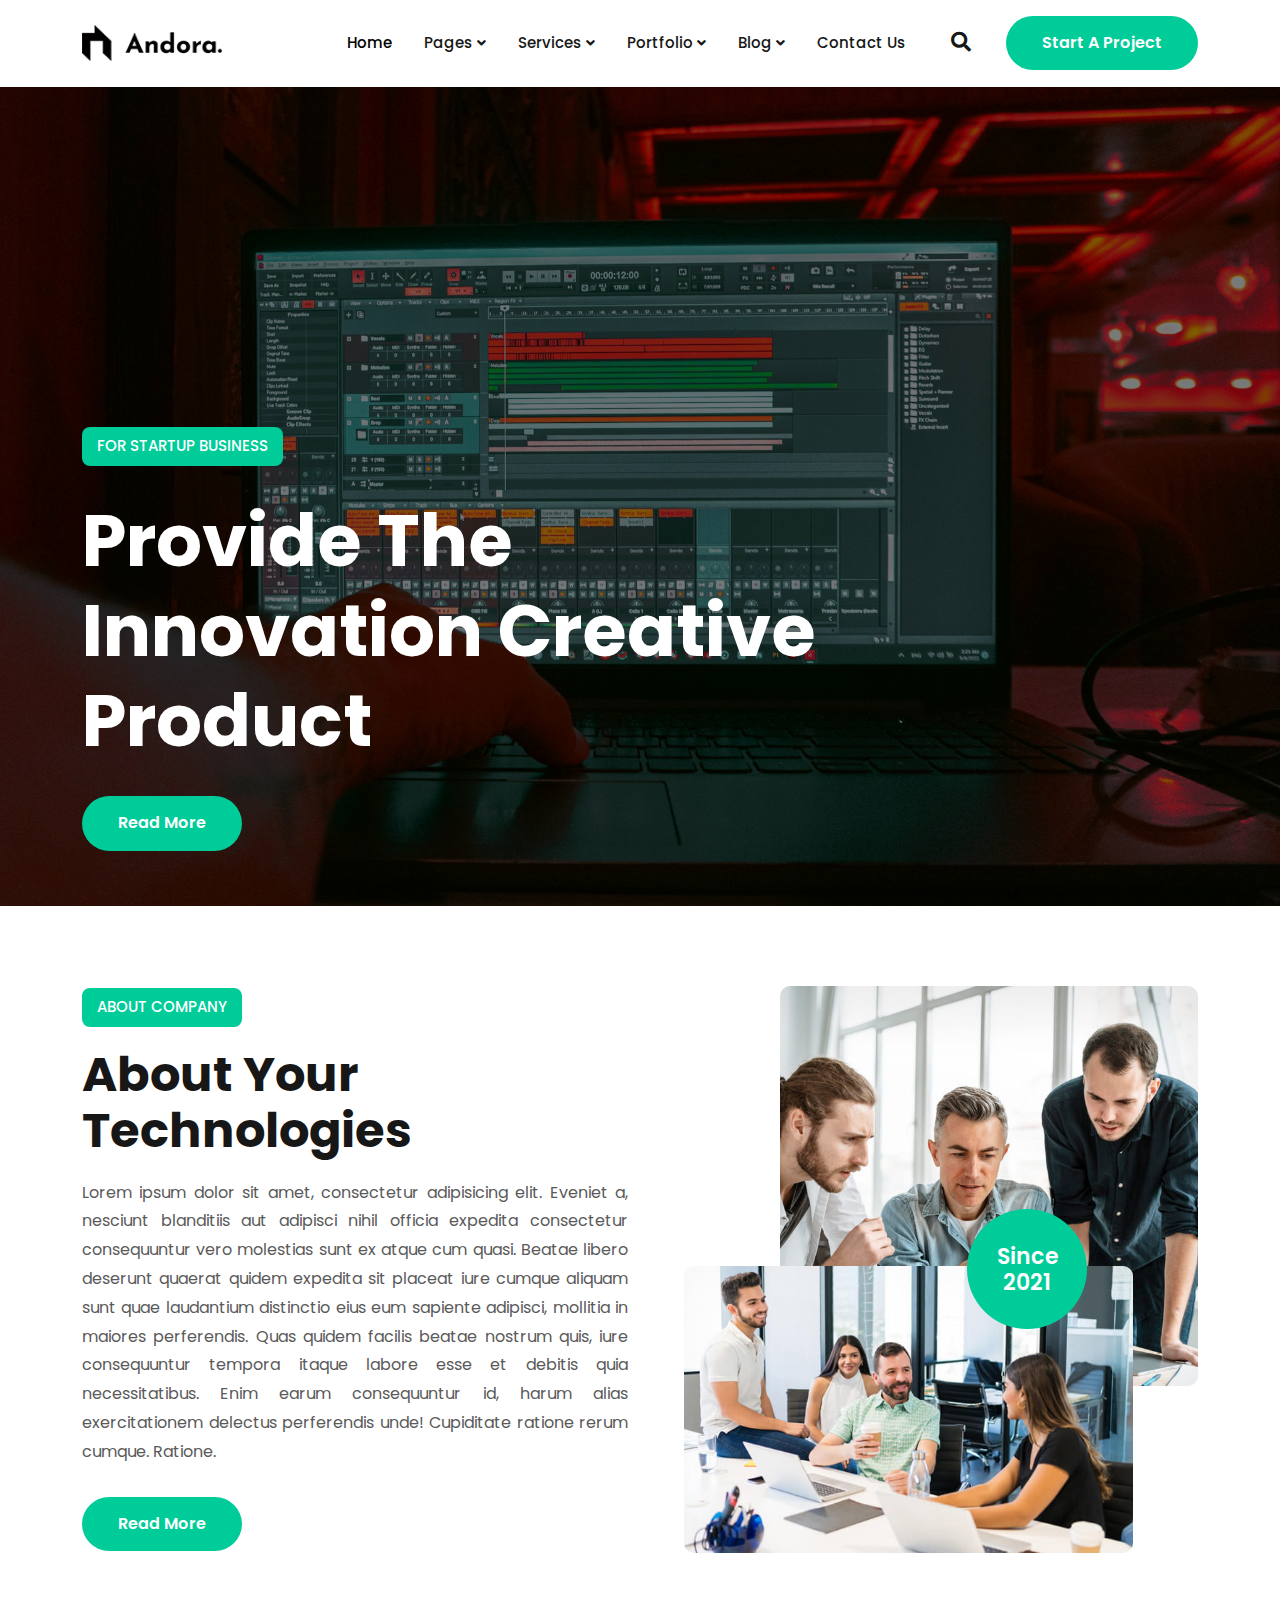
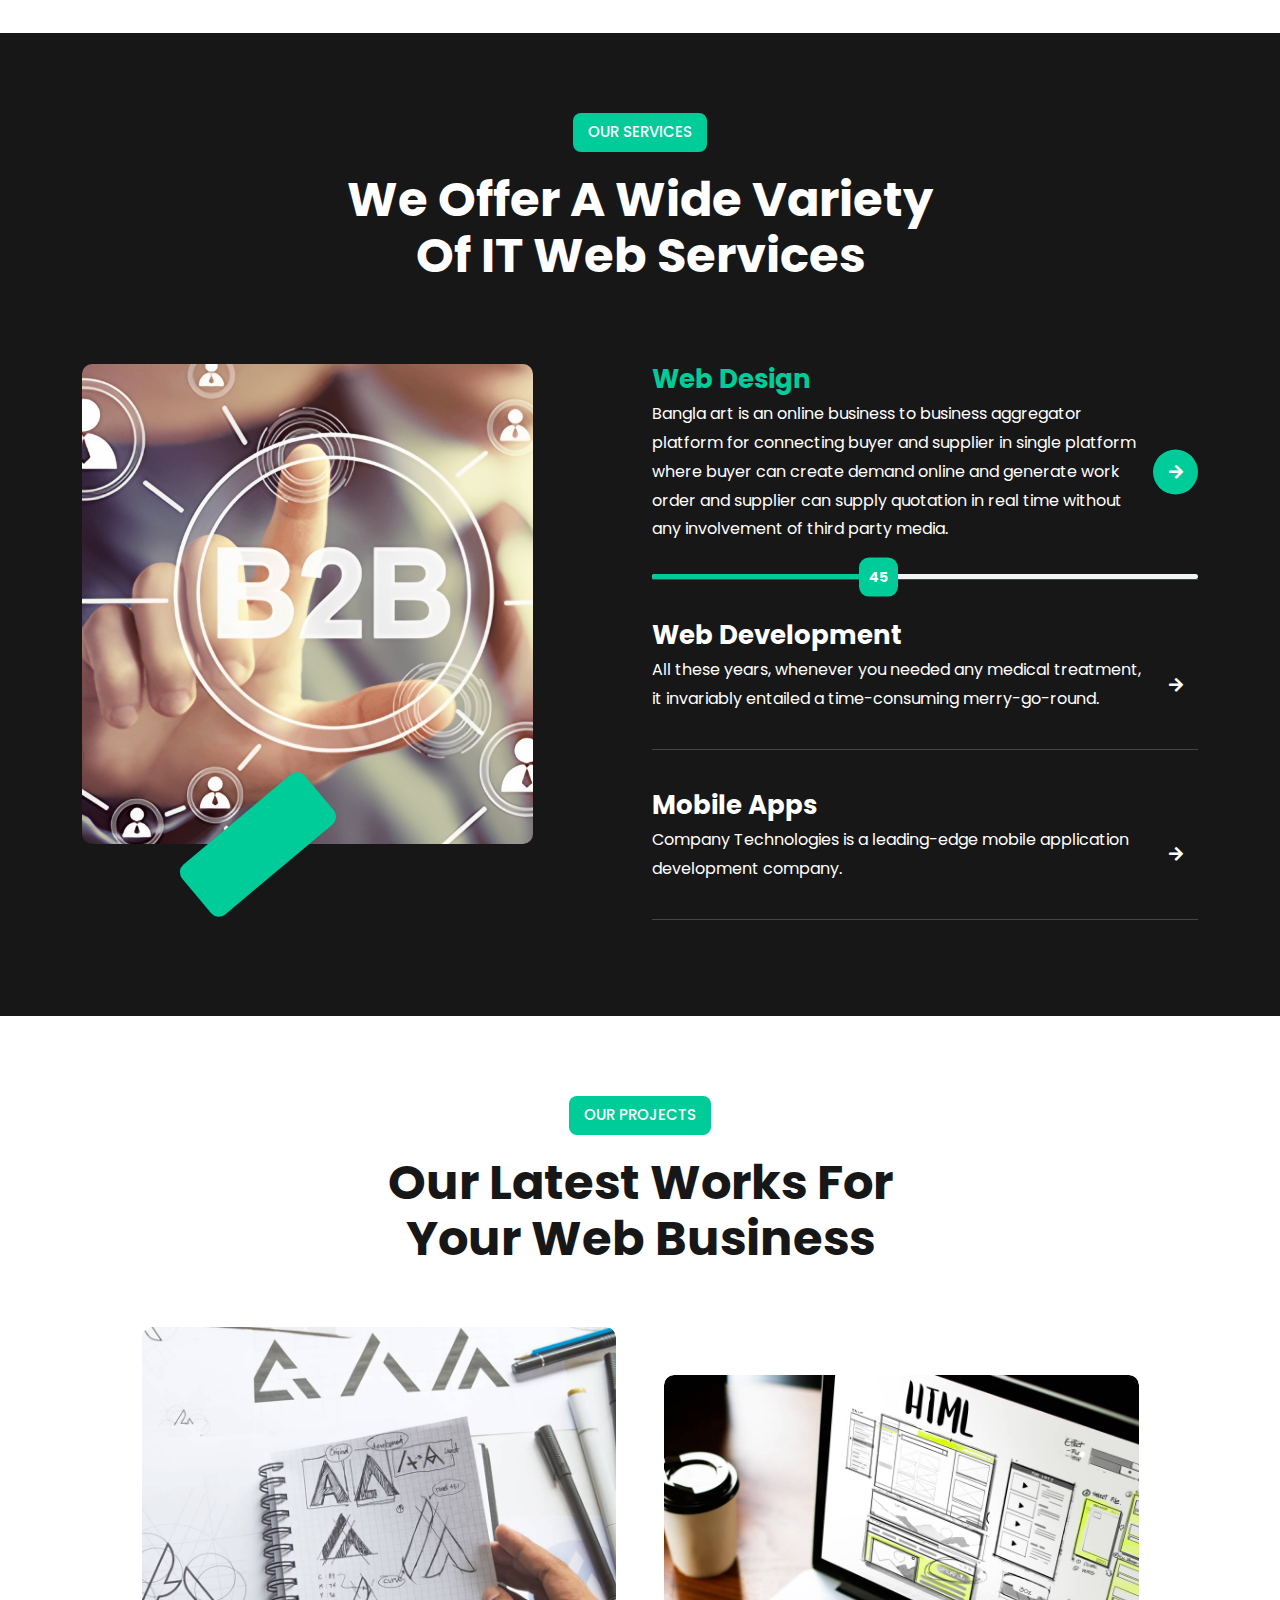
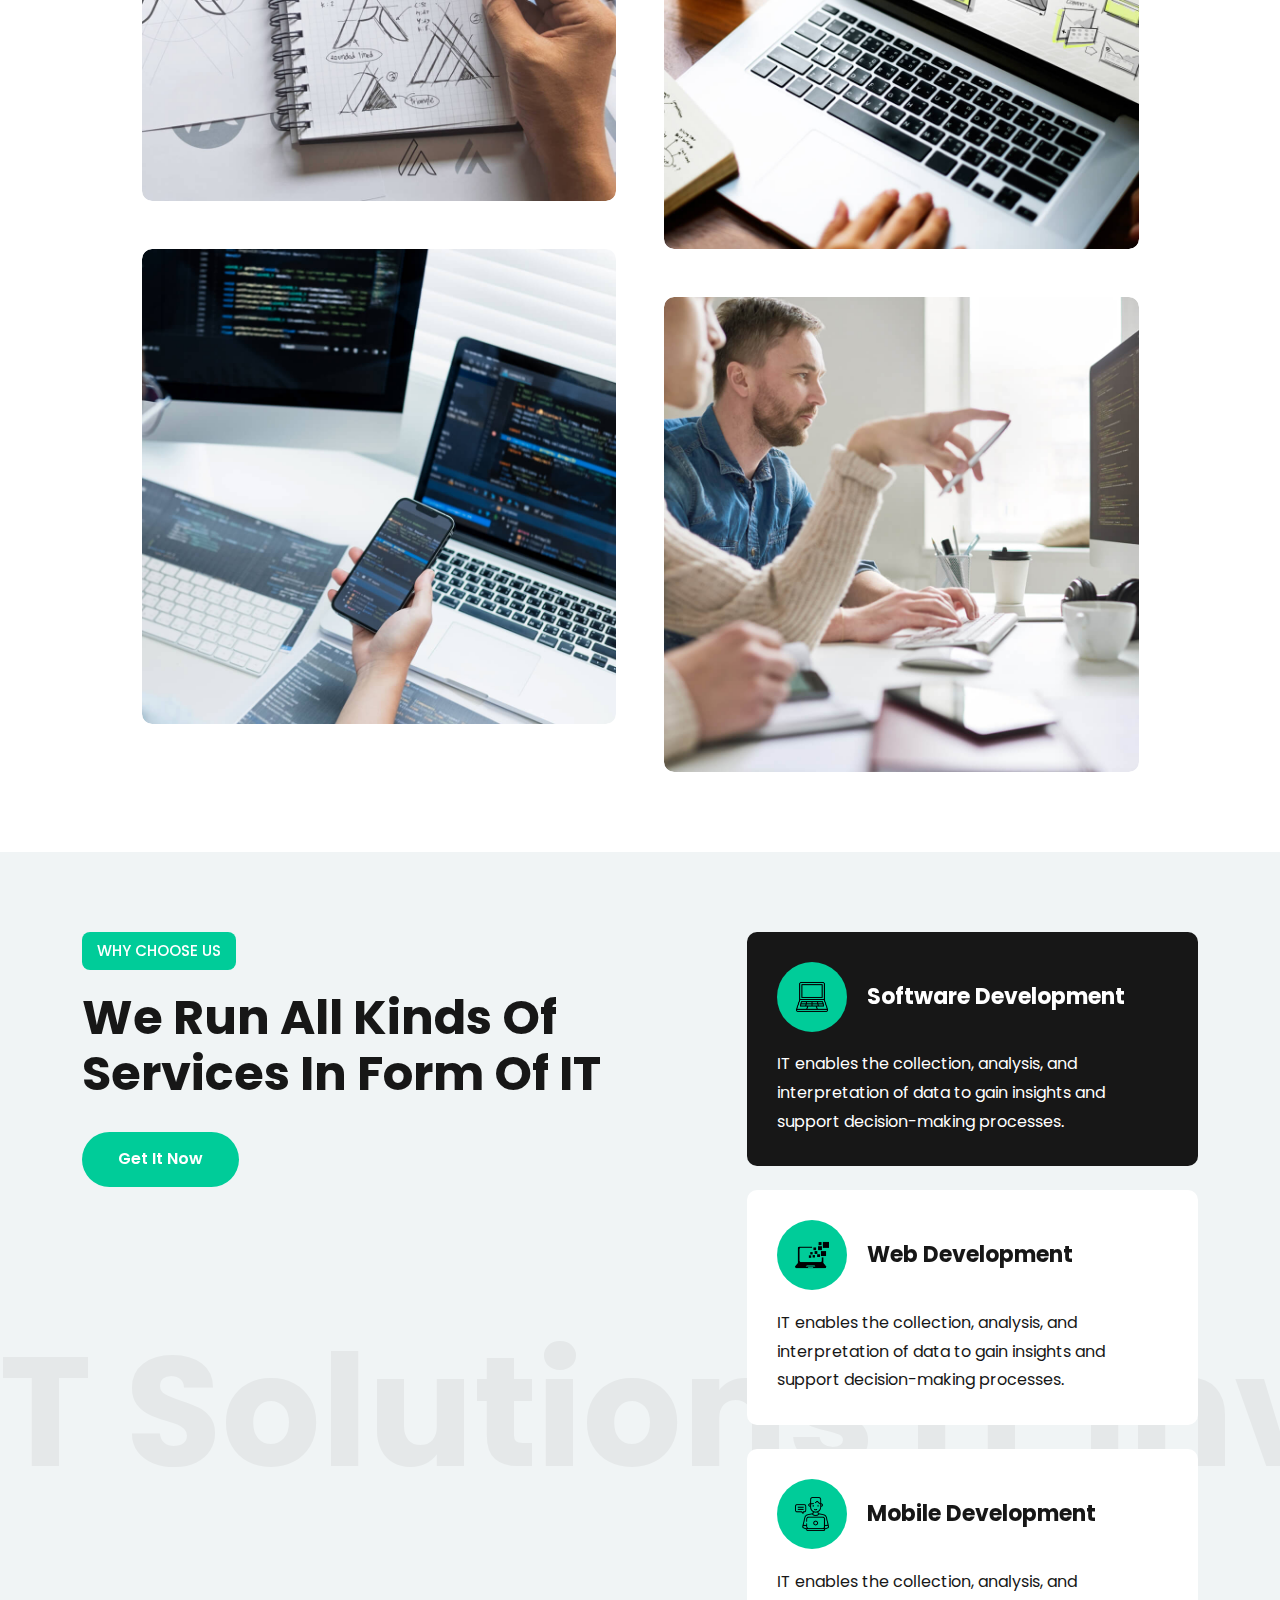
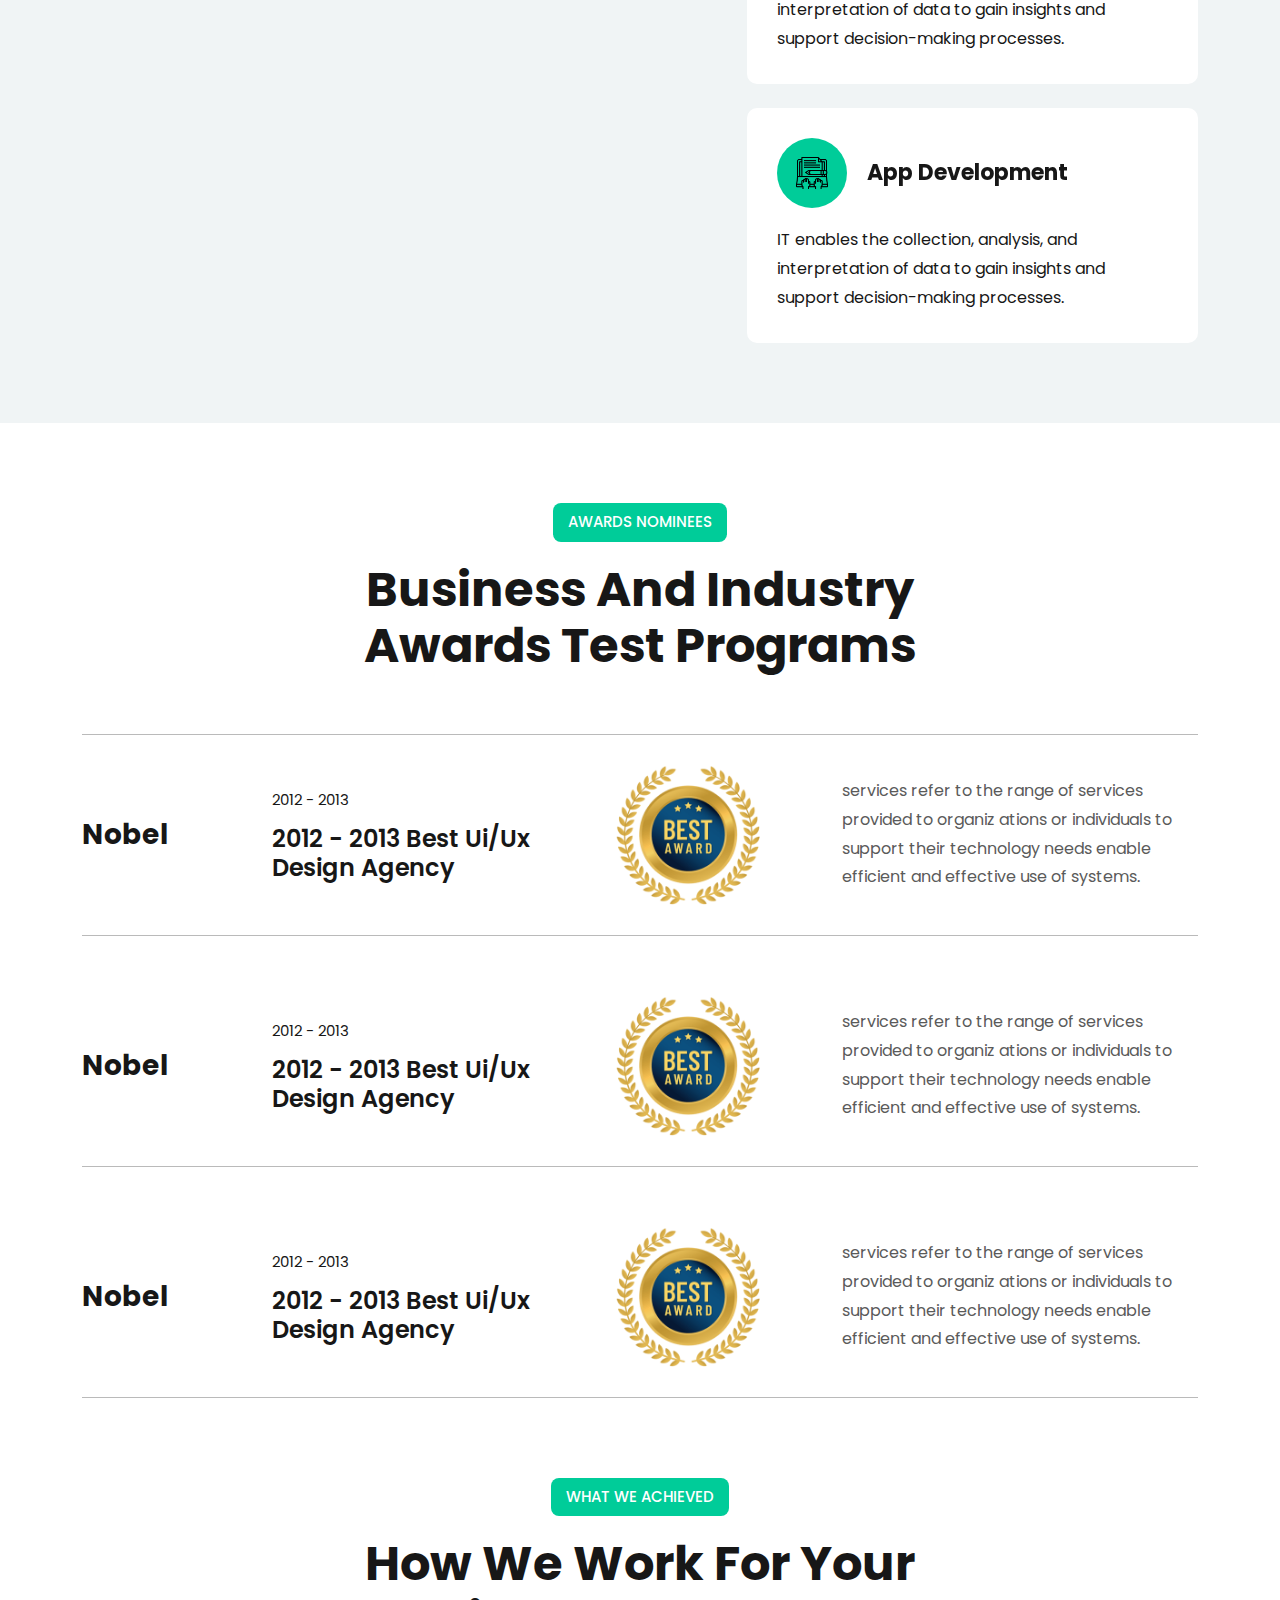
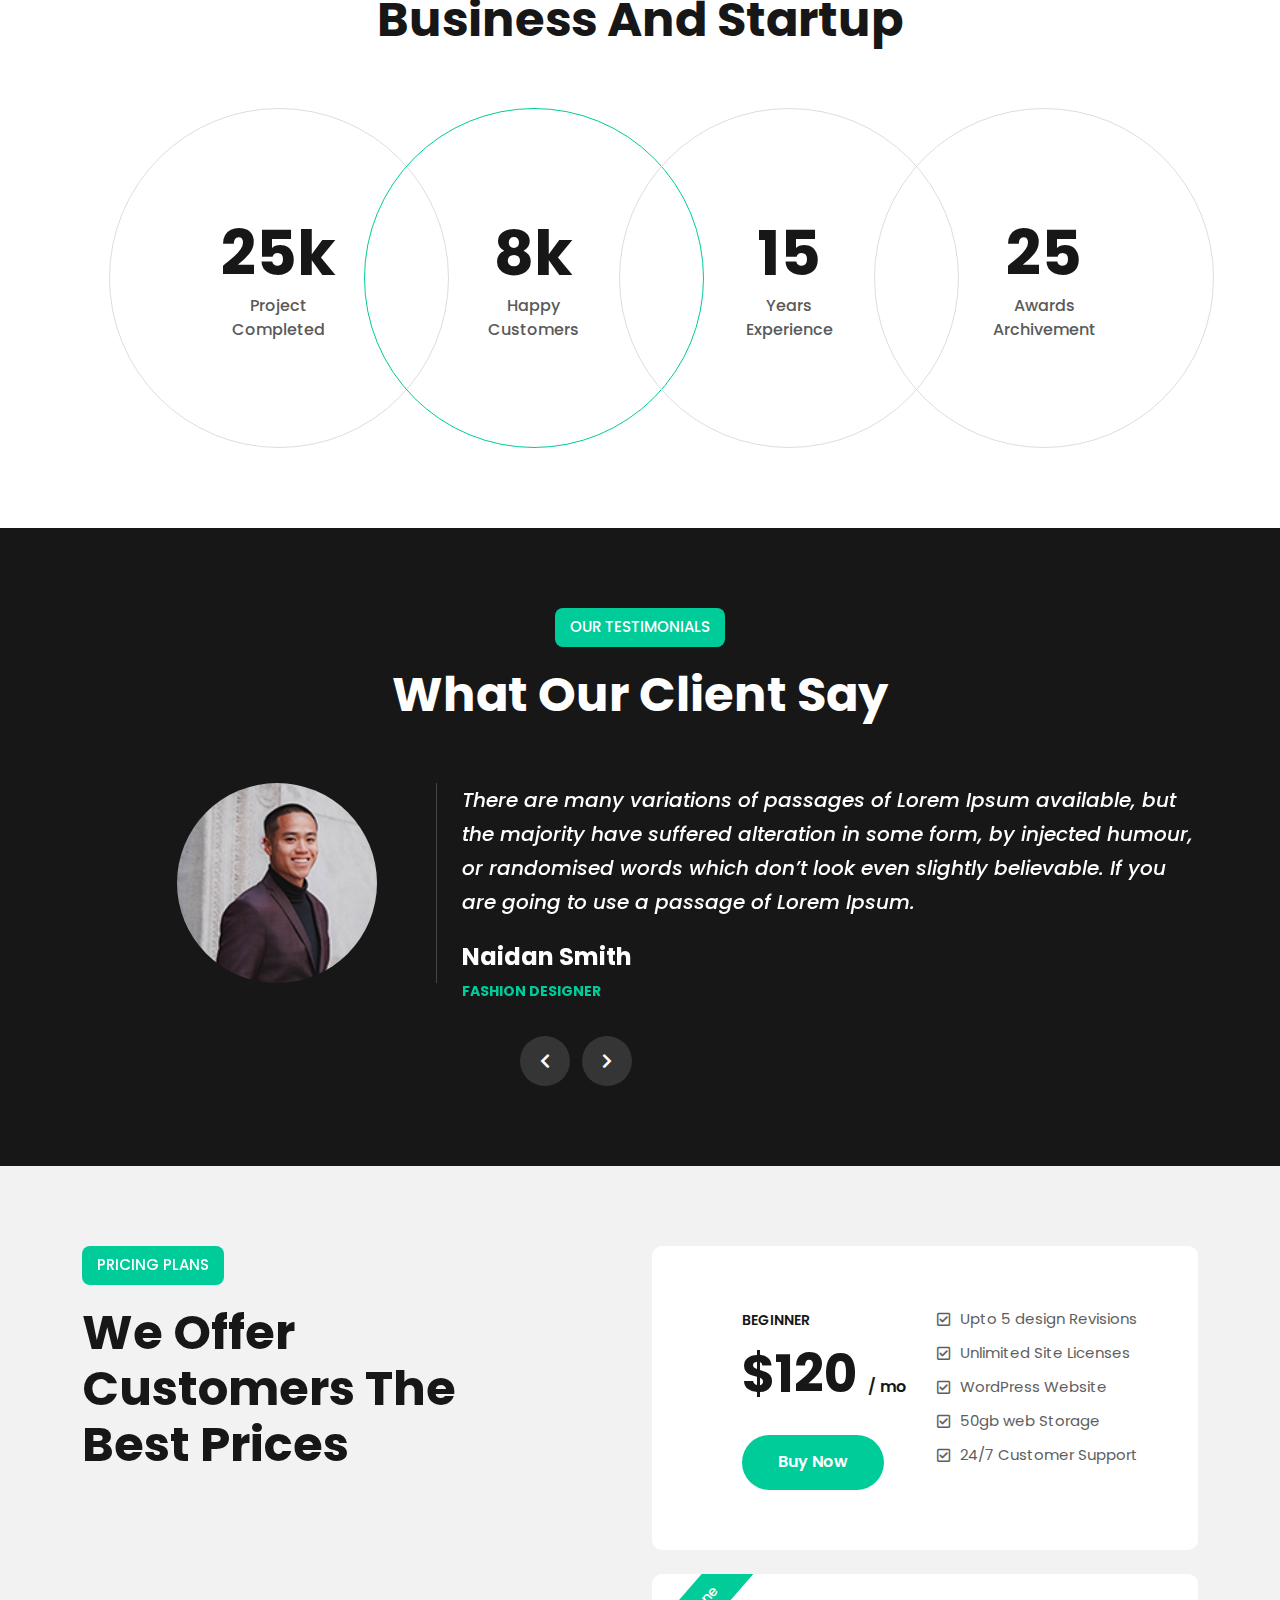
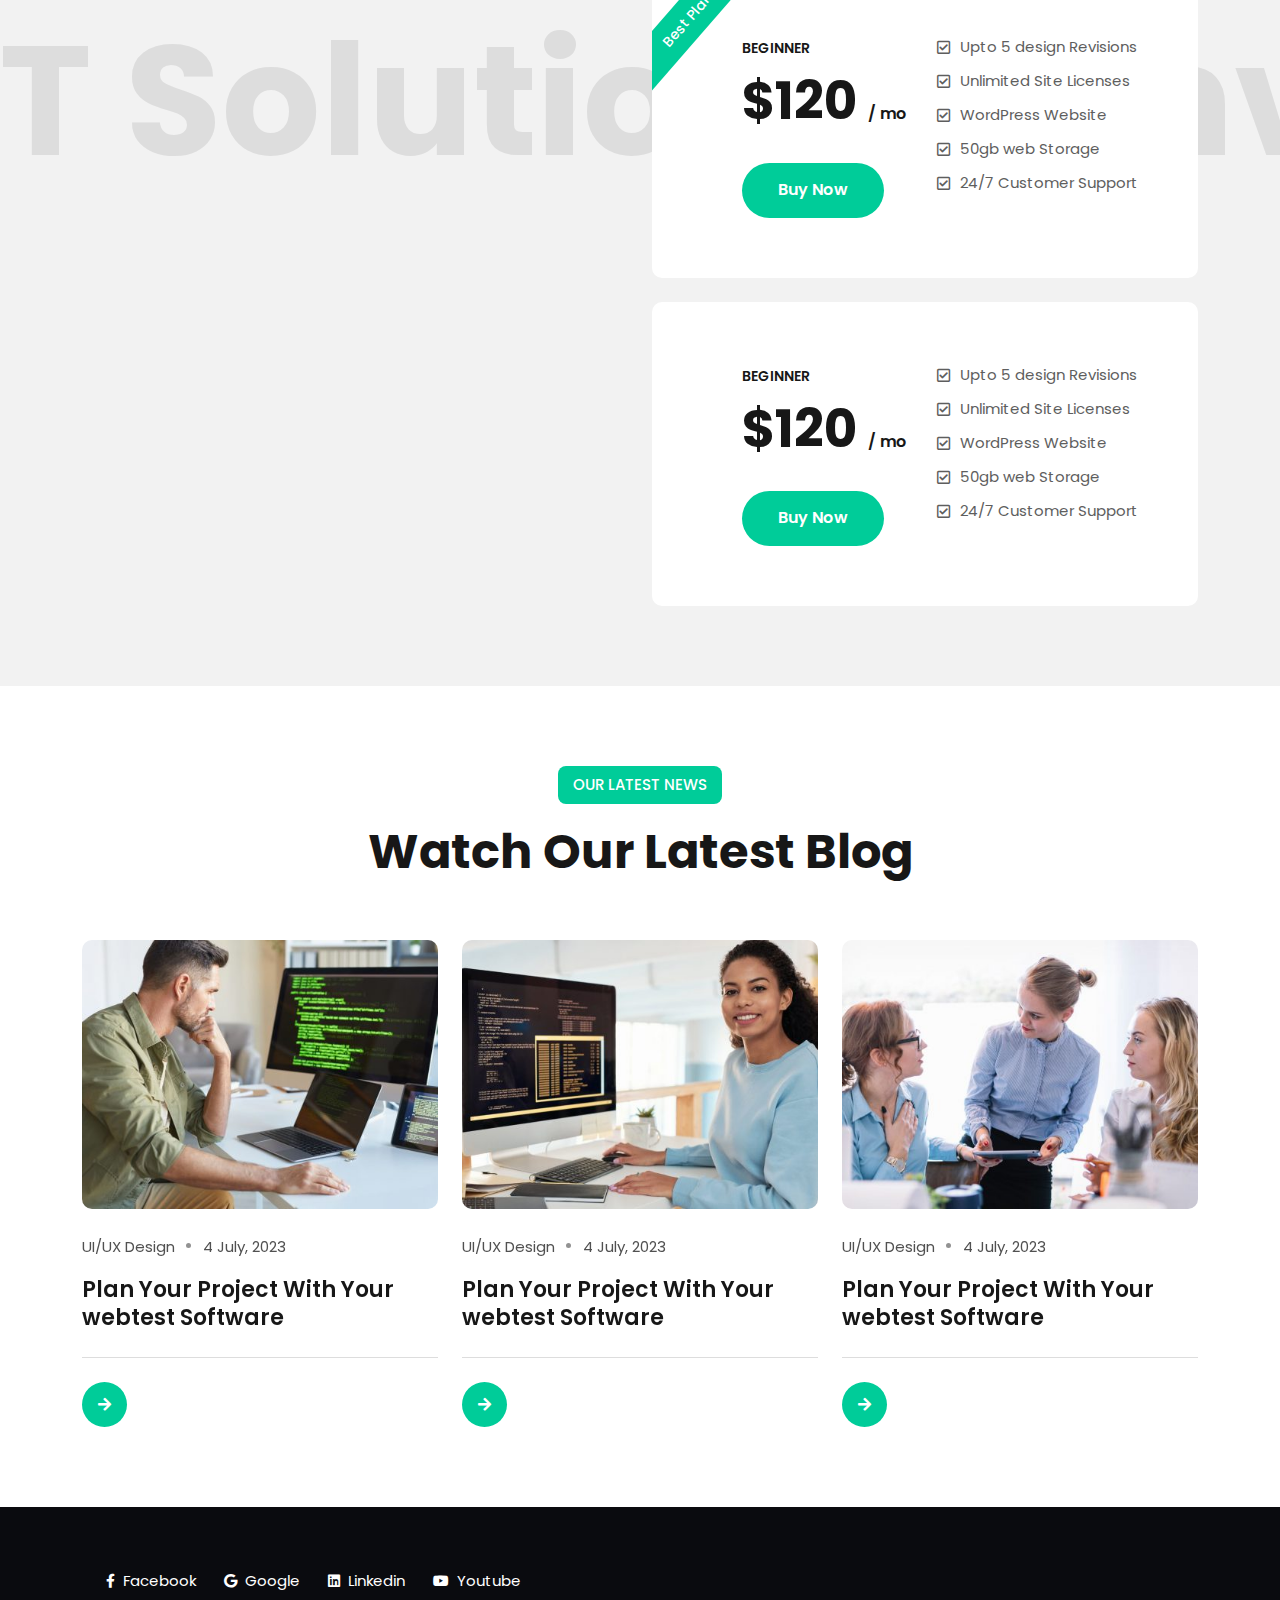
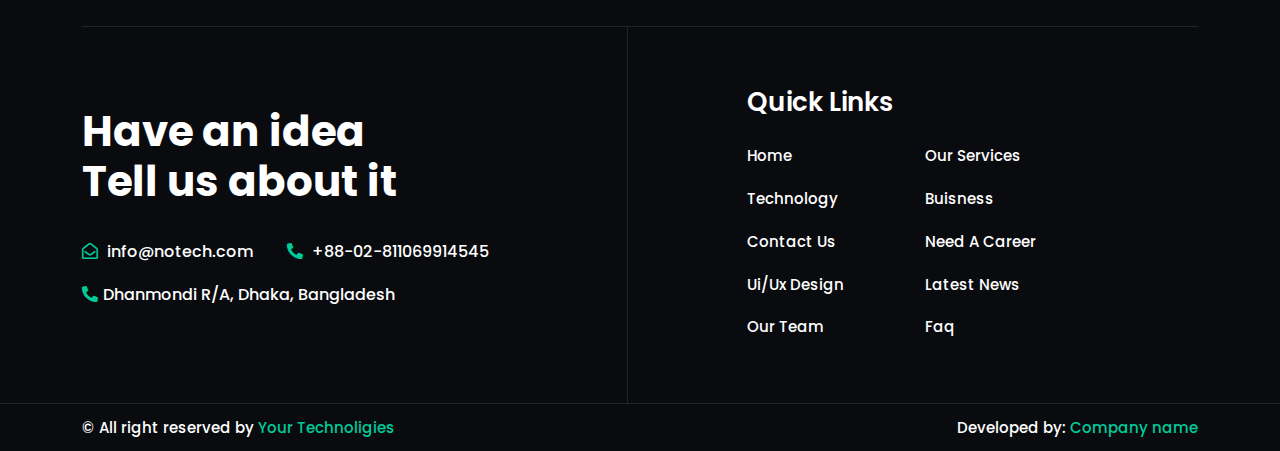
==== commit 0c9e5292: "g" ====
--- a/index.html
+++ b/index.html
@@ -1044,7 +1044,7 @@
                   <li><a href="mailto:Info@Peacefulqode.com"><i class="far fa-envelope-open"></i>
                       info@notech.com</a></li>
                   <li>
-                    <a href="tel:+88-02-8110699"><i class="fas fa-phone-alt"></i> +88-02-8110699</a>
+                    <a href="tel:+88-02-8110699"><i class="fas fa-phone-alt"></i> +88-02-811069914545</a>
                   </li>
                   <li>
                     <i class="fas fa-phone-alt"></i>Dhanmondi R/A, Dhaka, Bangladesh
--- a/assets/css/style.css
+++ b/assets/css/style.css
@@ -883,7 +883,7 @@
 .services .services--bg .services--main .nav-pills .nav-link .service--item .service--line .service--progress span {
 	font-size: 14px;
 	font-weight: 700;
-	color: var(--black);
+	color: var(--white);
 	padding: 5px 10px;
 	border-radius: 10px;
 	background-color: var(--primary);
@@ -927,7 +927,7 @@
 
 .services .services--bg .services--main .nav-pills .nav-link.active .service--arrow {
 	background-color: var(--primary);
-	color: var(--black);
+	color: var(--white);
 }
 
 .services .services--bg .services--main .nav-pills .nav-link.active .service--line {
@@ -1005,7 +1005,7 @@
 	font-size: 15px;
 	font-weight: 600;
 	text-transform: uppercase;
-	color: var(--black);
+	color: var(--white);
 	display: inline-block;
 	position: relative;
 	padding: 3px 12px;
@@ -1292,7 +1292,7 @@
 
 .testimonial .arrow:hover {
 	background-color: var(--primary);
-	color: var(--black);
+	color: var(--white);
 }
 
 .testimonial .arrow.left {
@@ -1354,6 +1354,7 @@
 	text-align: center;
 	padding: 5px 10px;
 	position: absolute;
+	color: var(--white);
 	top: 23px;
 	left: -44px;
 	transform: rotate(311deg);
@@ -1476,7 +1477,7 @@
 	width: 45px;
 	height: 45px;
 	background-color: var(--primary);
-	color: var(--black);
+	color: var(--white);
 	text-align: center;
 	line-height: 45px;
 	border-radius: 50%;
@@ -1617,7 +1618,7 @@
 	width: 40px;
 	height: 40px;
 	line-height: 40px;
-	color: #0A0B0F;
+	color: var(--white);
 	text-align: center;
 	border-radius: 5px;
 	position: fixed;
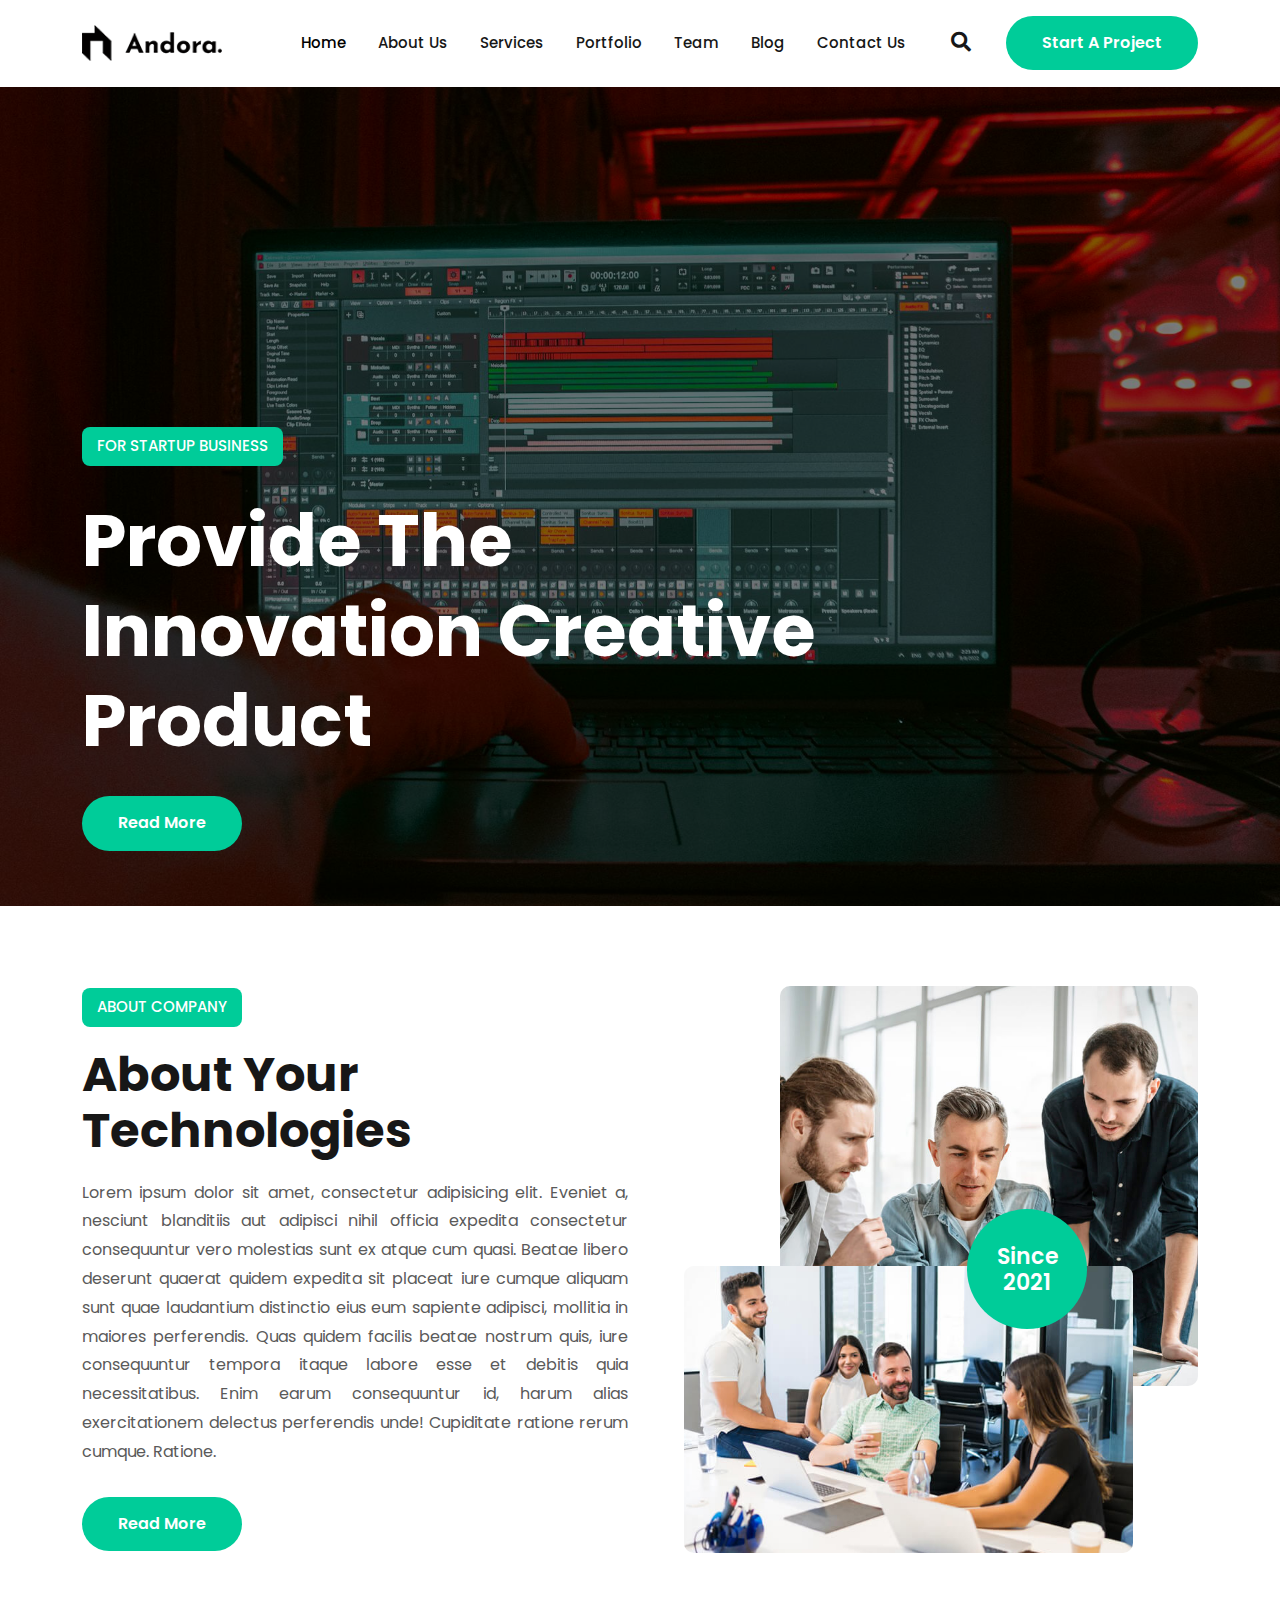
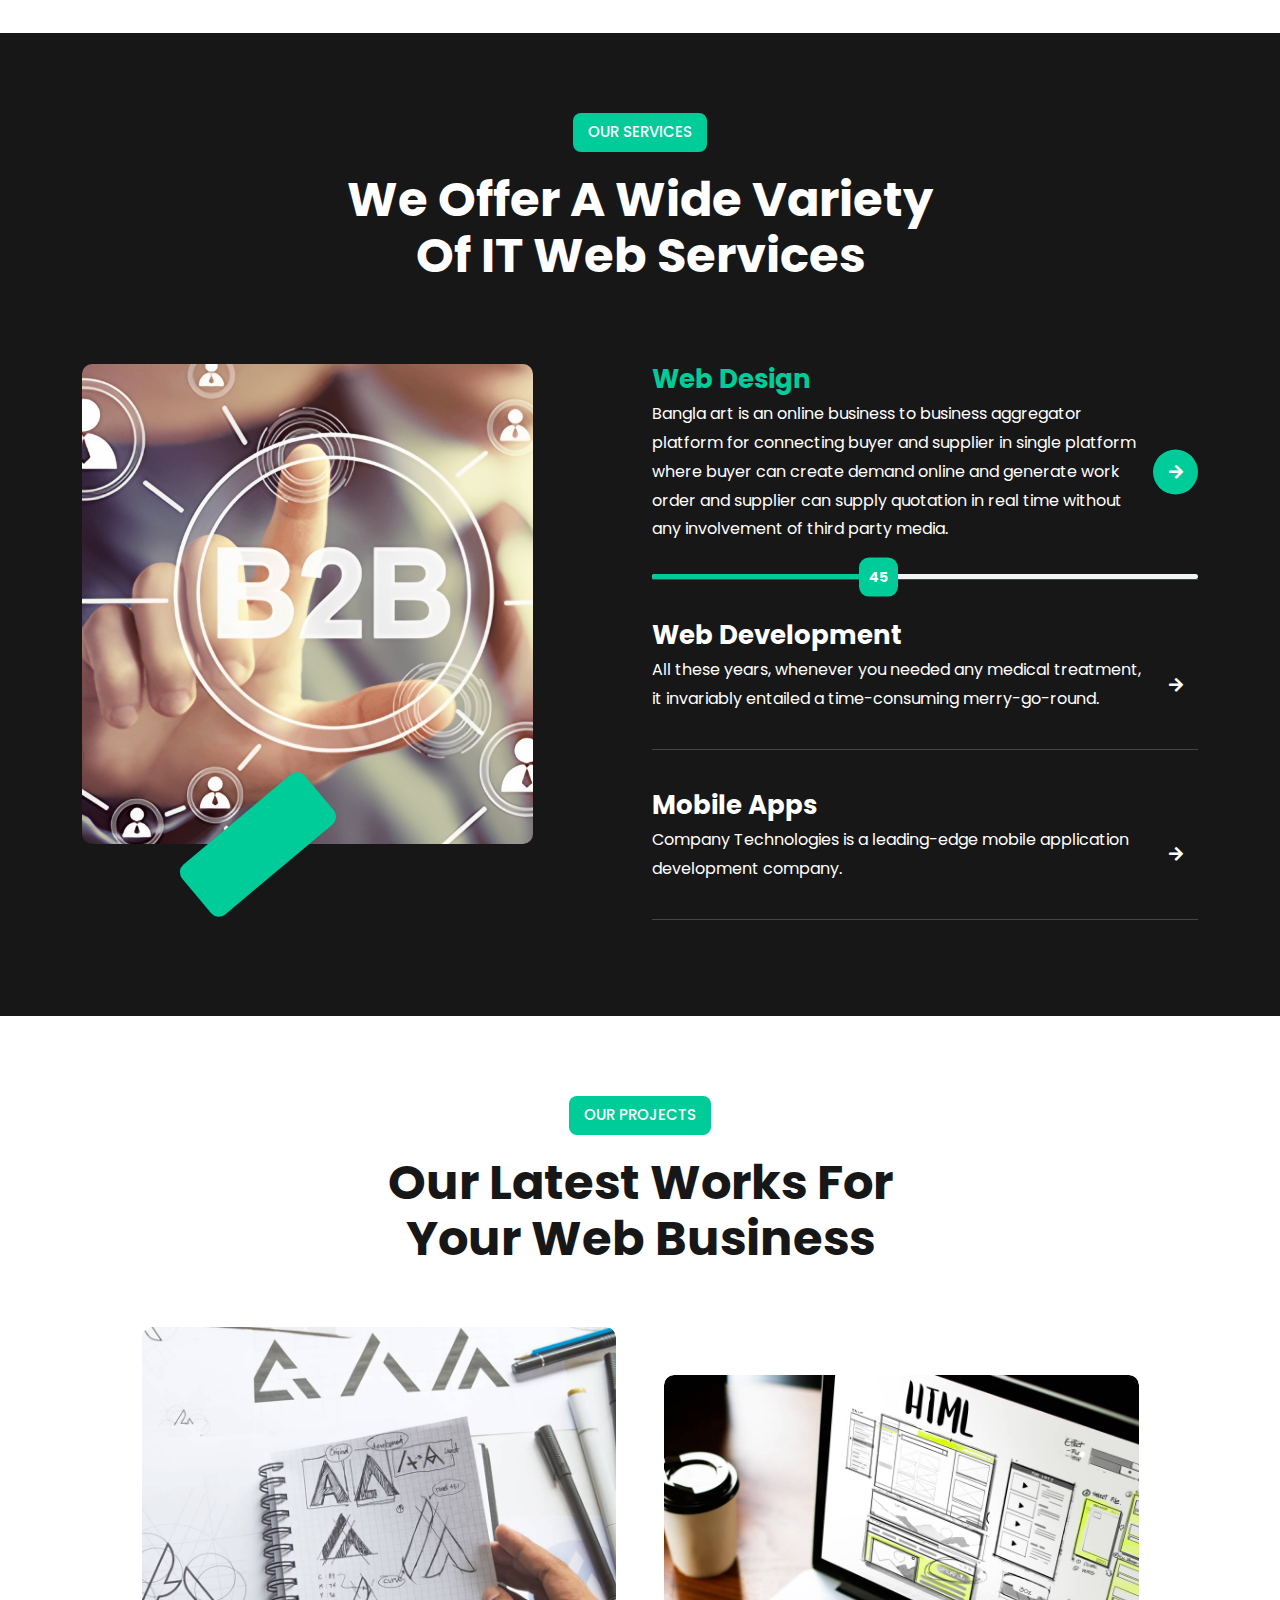
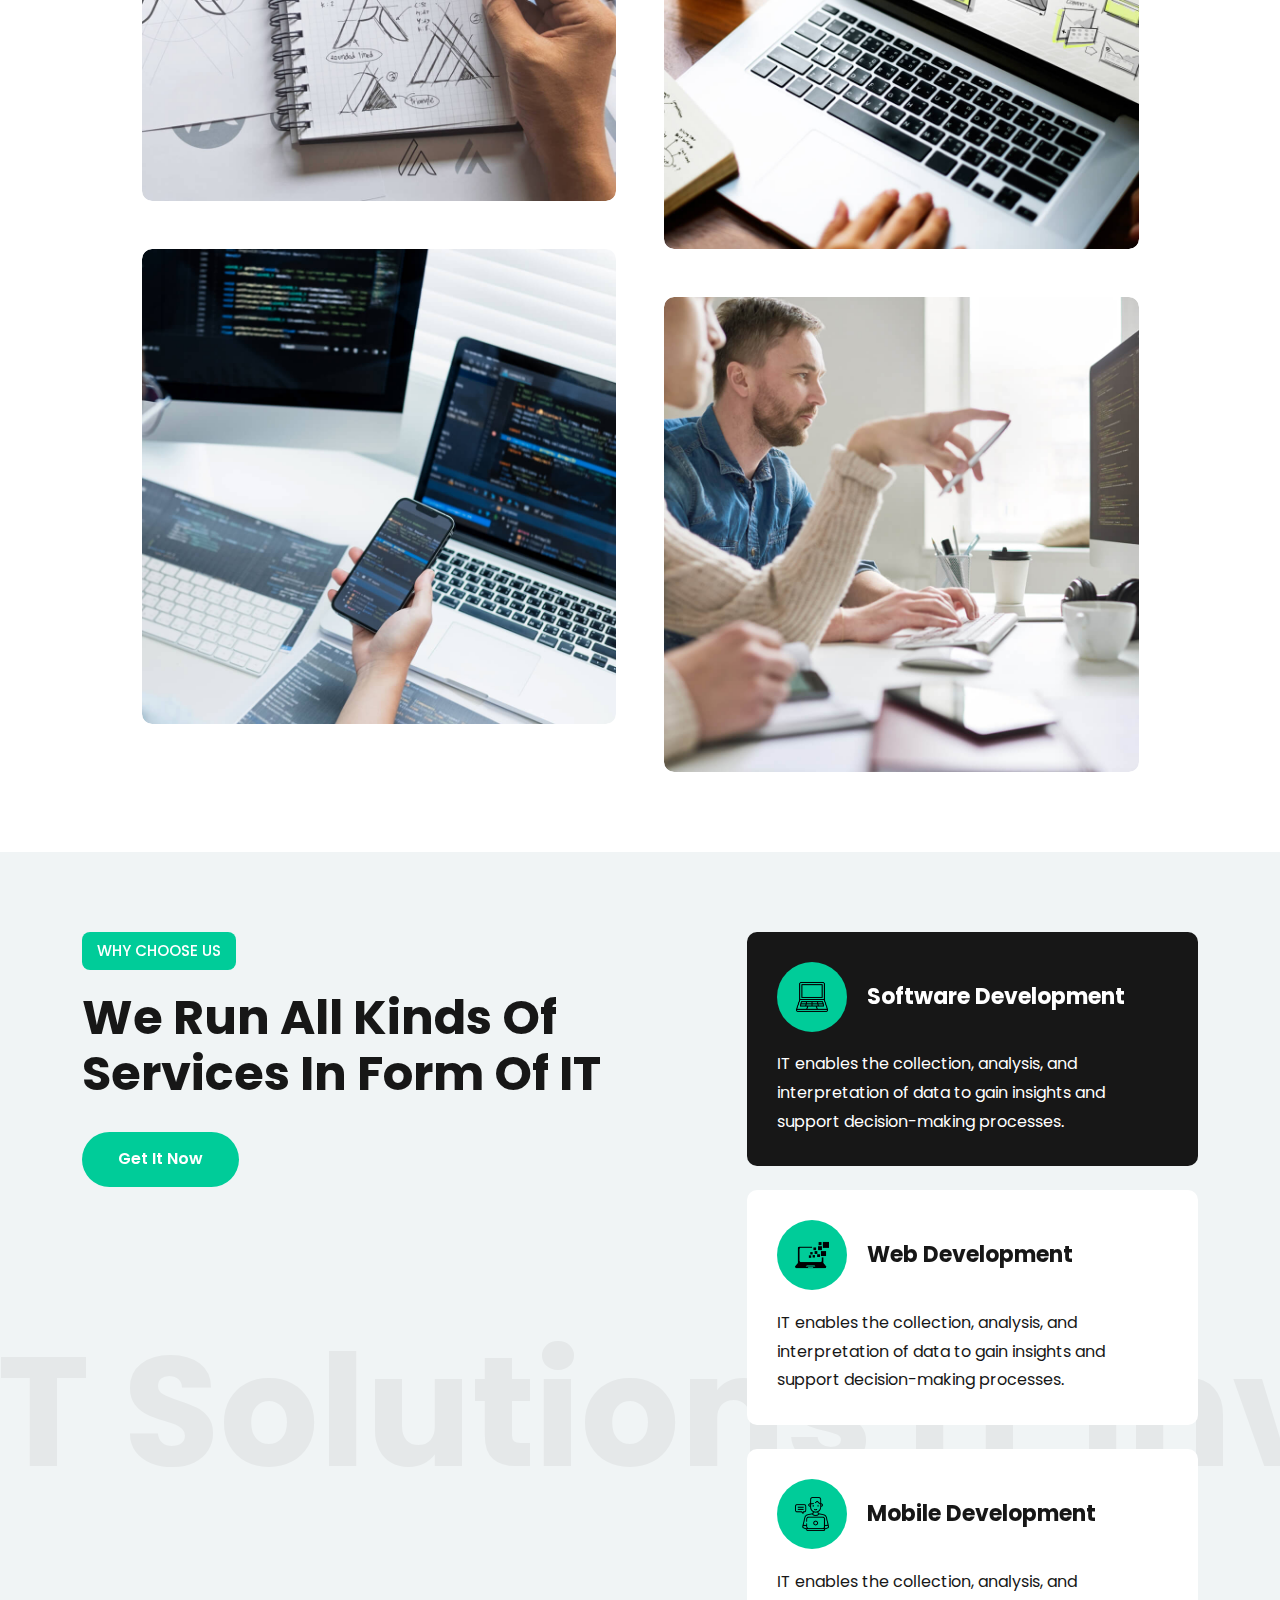
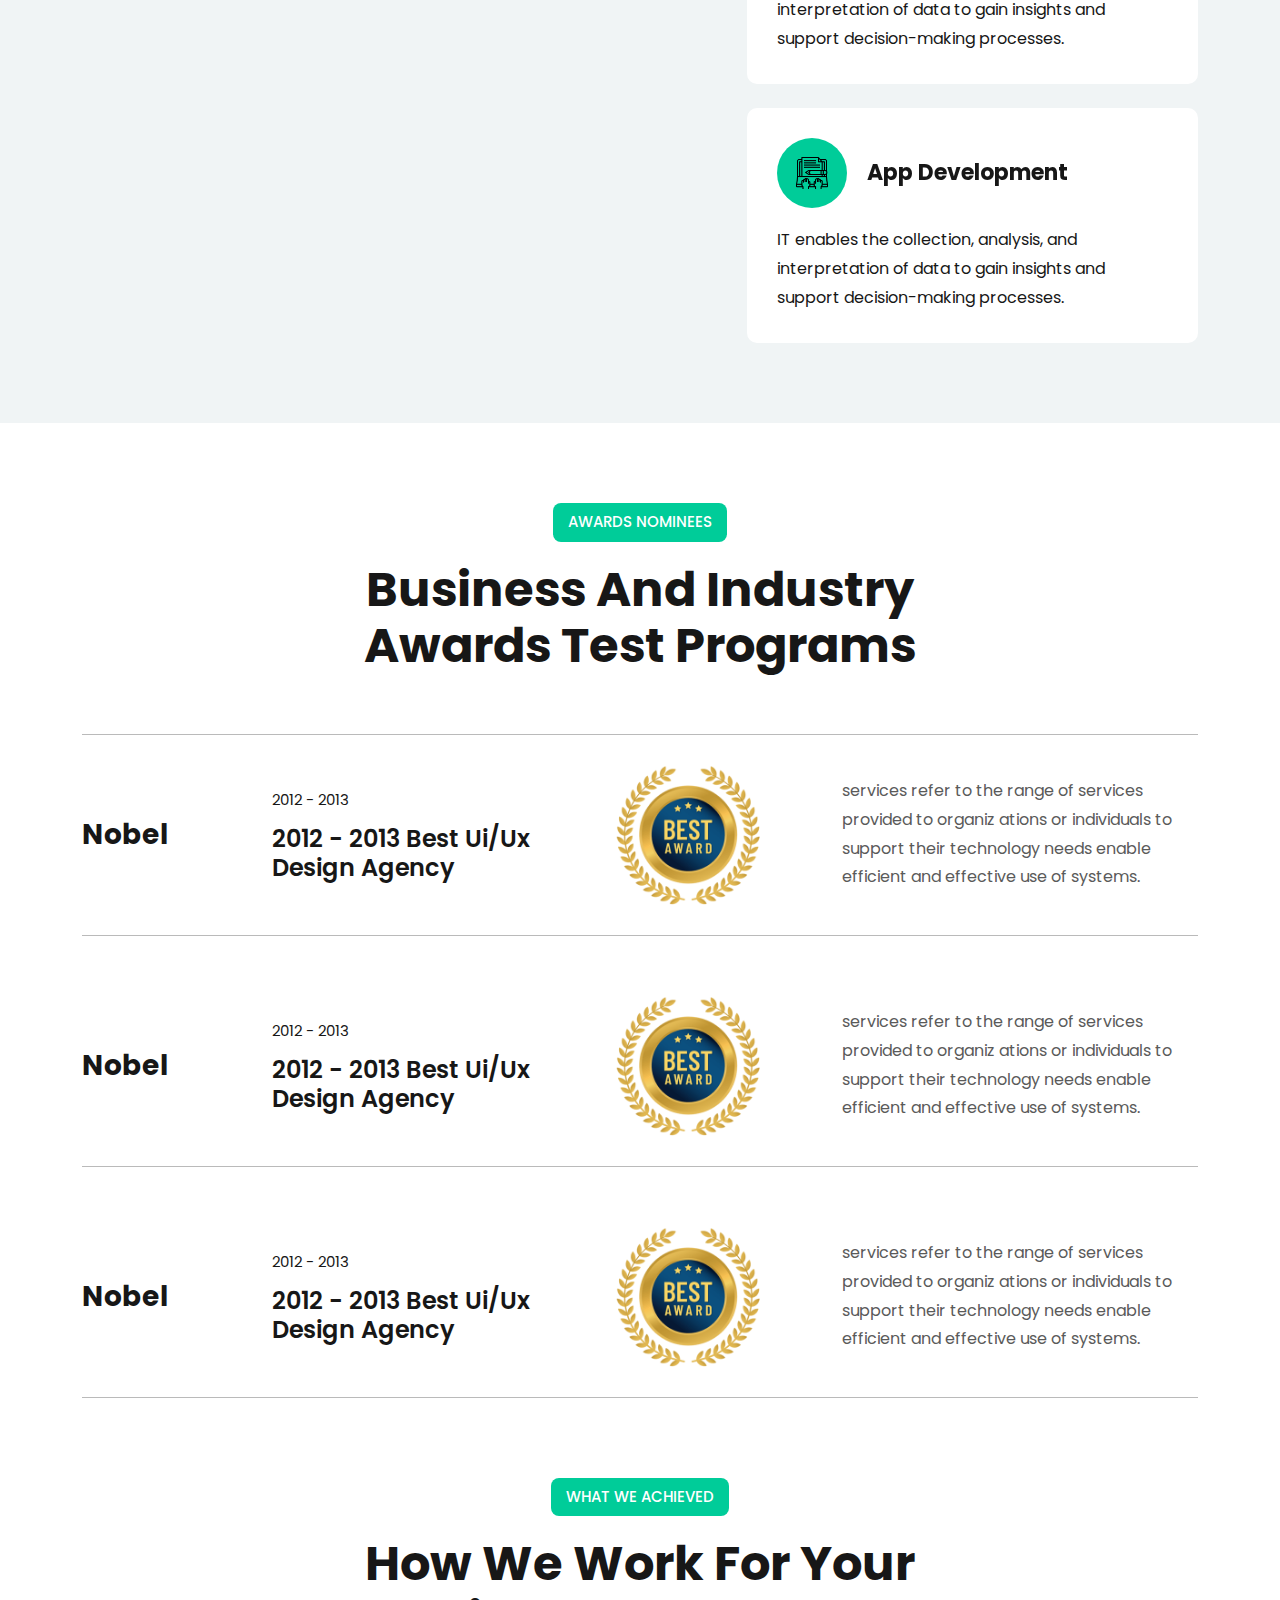
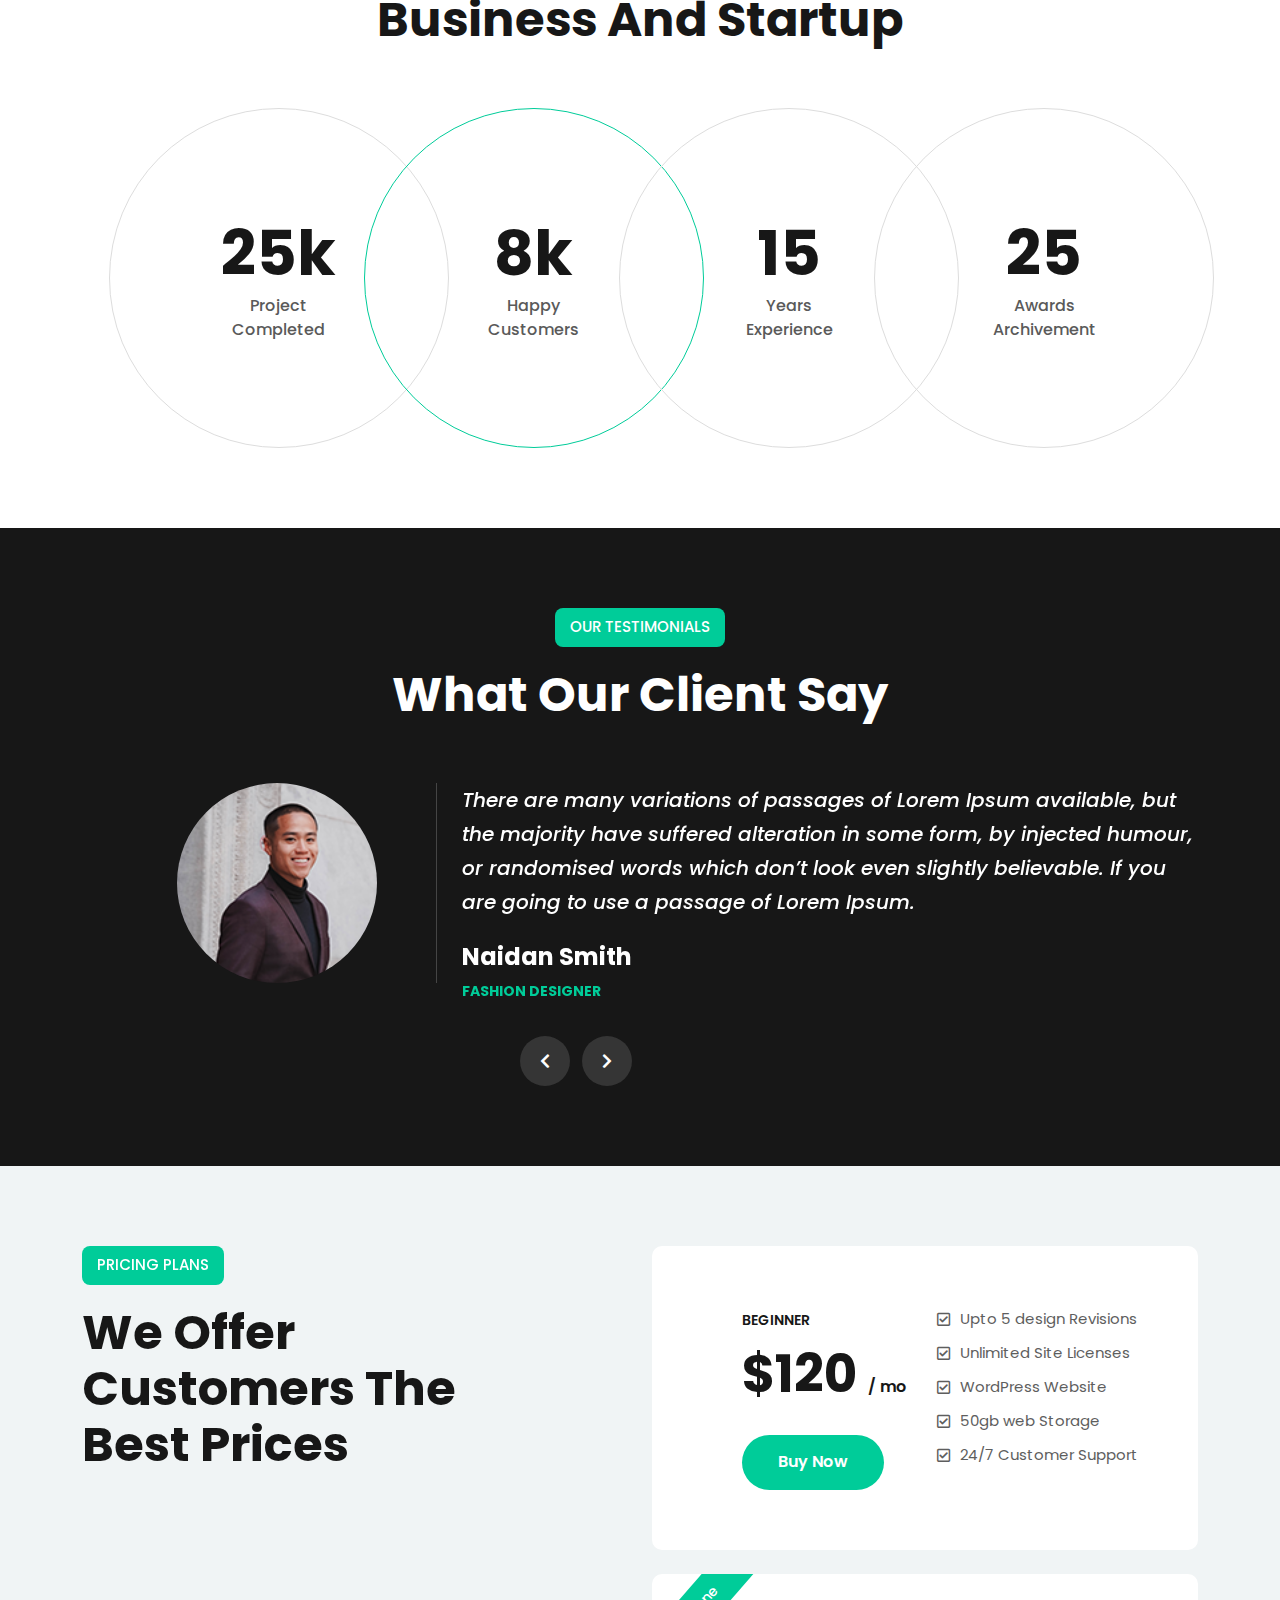
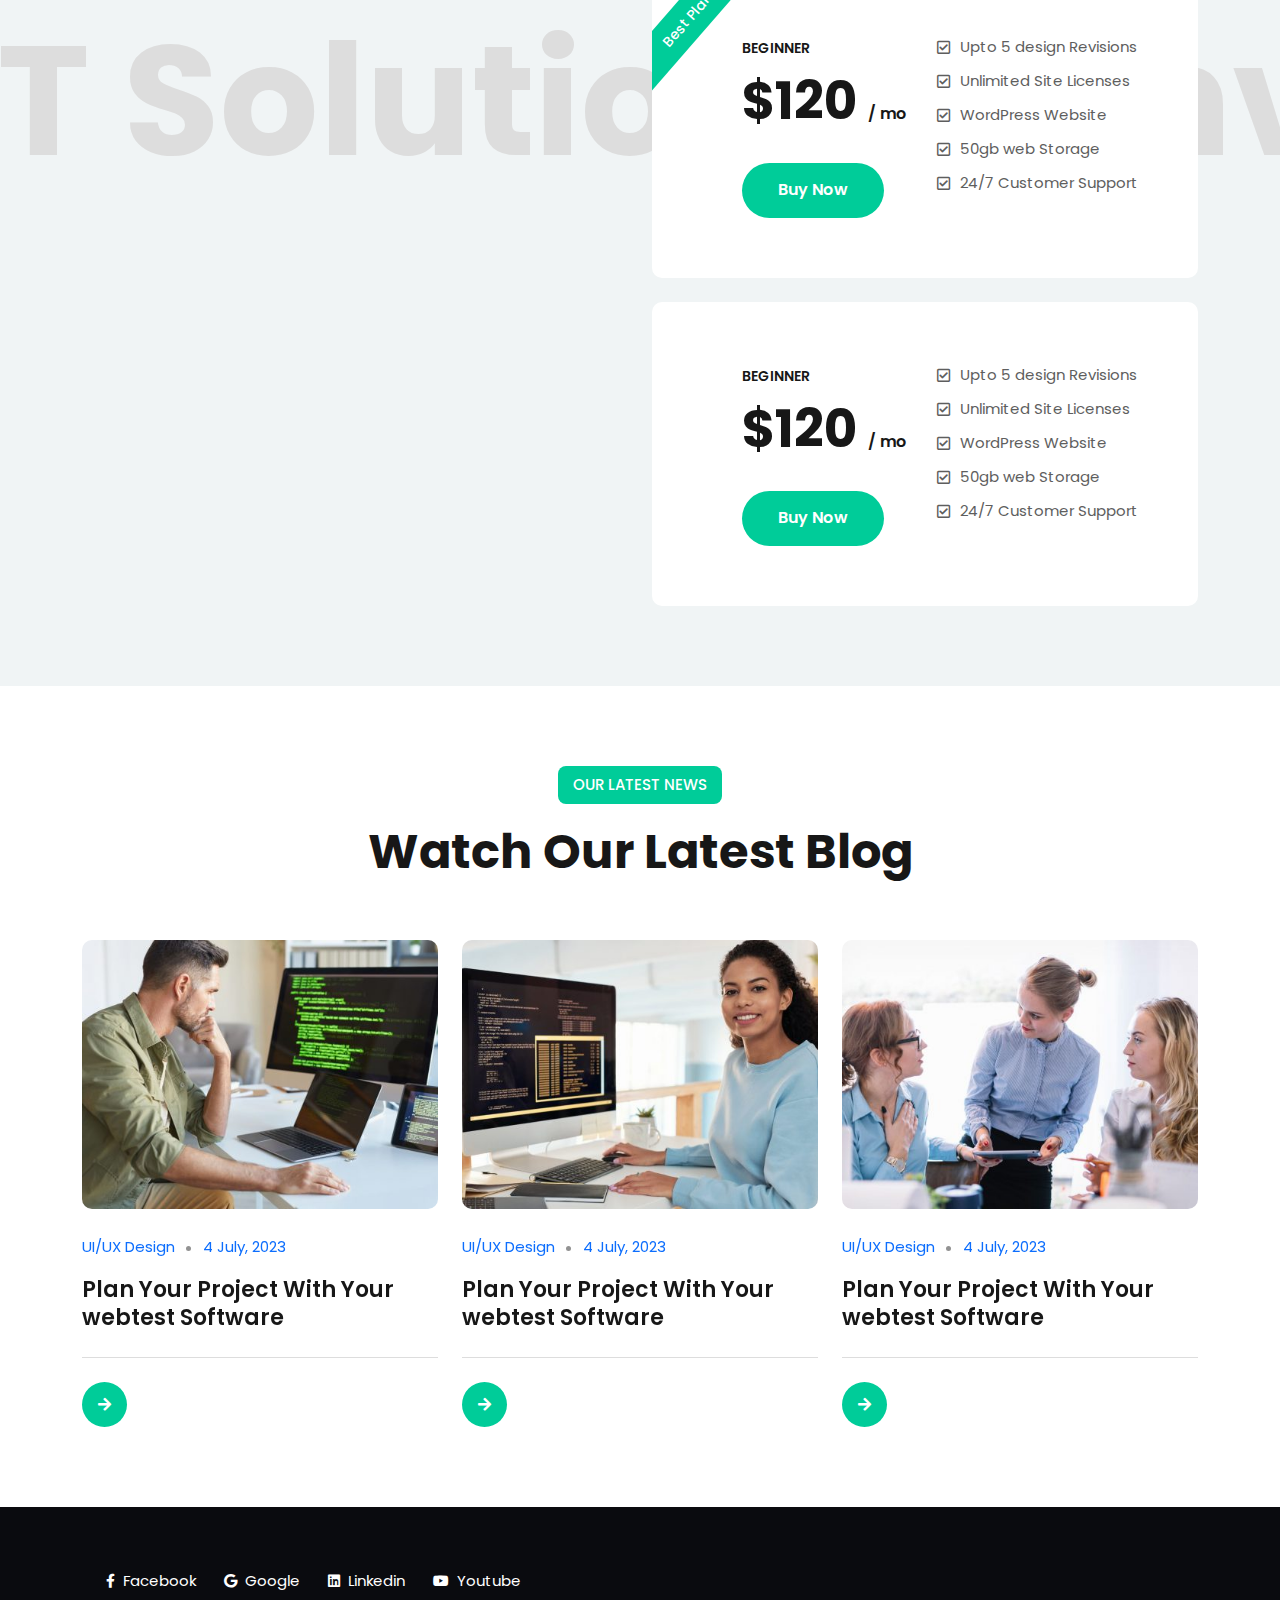
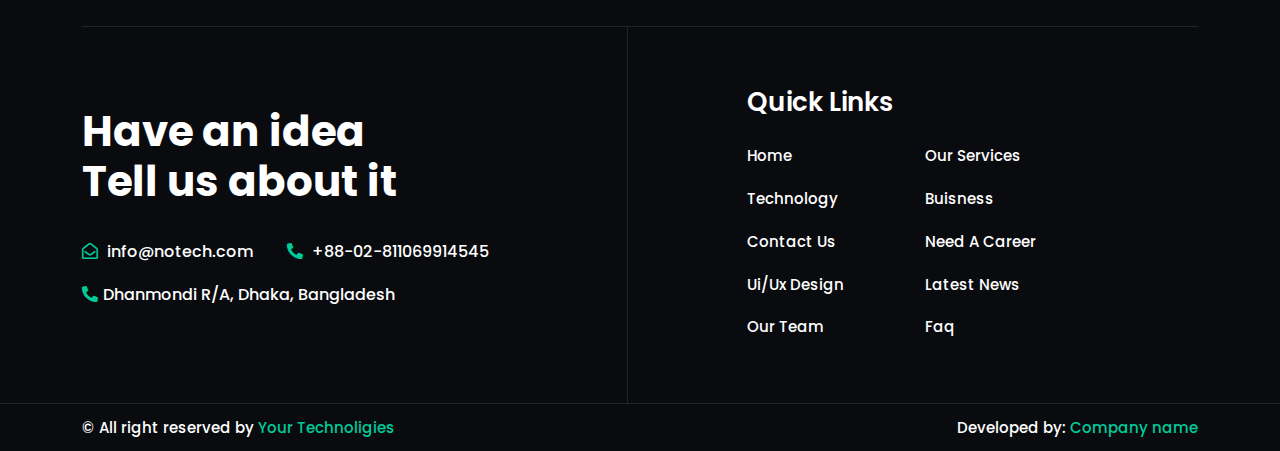
==== commit 856876b9: "inner pages" ====
--- a/index.html
+++ b/index.html
@@ -26,7 +26,7 @@
 <body>
   <!-- Header area start -->
   <div id="header-fixed-height"></div>
-  <header class="header-area-two" id="sticky-header">
+  <header class="header_area" id="sticky-header">
     <nav class="navbar navbar-expand-lg d-none d-xl-block">
       <div class="container">
         <a class="navbar-brand" href="index.html">
@@ -41,7 +41,7 @@
             <li class="nav-item">
               <a class="nav-link active" aria-current="page" href="index.html">Home</a>
             </li>
-            <li class="nav-item">
+            <!-- <li class="nav-item">
               <a class="nav-link" href="#">Pages <i class="fas fa-angle-down"></i></a>
               <ul class="list-unstyled sub-dropdown-menu">
                 <li><a href="about.html">About Us</a></li>
@@ -65,18 +65,24 @@
                 <li><a href="">FAQ</a></li>
                 <li><a href="">404</a></li>
               </ul>
+            </li> -->
+            <li class="nav-item">
+              <a class="nav-link" href="about-us.html">About Us</a>
             </li>
             <li class="nav-item">
-              <a class="nav-link" href="#">Services <i class="fas fa-angle-down"></i></a>
+              <a class="nav-link" href="services.html">Services</a>
             </li>
             <li class="nav-item">
-              <a class="nav-link" href="#">Portfolio <i class="fas fa-angle-down"></i></a>
+              <a class="nav-link" href="portfolio.html">Portfolio</a>
             </li>
             <li class="nav-item">
-              <a class="nav-link" href="#">Blog <i class="fas fa-angle-down"></i></a>
+              <a class="nav-link" href="team.html">Team</a>
             </li>
             <li class="nav-item">
-              <a class="nav-link" href="#">Contact Us</a>
+              <a class="nav-link" href="blog.html">Blog</a>
+            </li>
+            <li class="nav-item">
+              <a class="nav-link" href="contact-us.html">Contact Us</a>
             </li>
           </ul>
           <div class="right-info d-flex align-items-center">
@@ -98,7 +104,7 @@
                 </div>
               </div>
             </div>
-            <a href="" class="common--button mt-0">Start A Project</a>
+            <a href="contact-us.html" class="common--button mt-0">Start A Project</a>
           </div>
         </div>
       </div>
--- a/assets/css/style.css
+++ b/assets/css/style.css
@@ -219,6 +219,11 @@
 /*=============================
 	Header part
 ===============================*/
+.header_area {
+	width: 100%;
+	position: relative;
+	z-index: 999;
+}
 
 .navbar-expand-lg .navbar-nav .nav-link {
 	padding: 0;
@@ -246,6 +251,10 @@
 	color: var(--black);
 	transition: all 0.3s ease 0s;
 	line-height: 86px;
+}
+
+nav .container .navbar-nav li a:hover {
+	color: var(--primary);
 }
 
 nav .container .navbar-nav li a i {
@@ -536,7 +545,7 @@
 	line-height: 32px;
 	font-size: 12px;
 	border-radius: 3px;
-	background-color: var(--section-bg);
+	background-color: var(--background);
 	transition: var(--transision);
 }
 
@@ -581,7 +590,7 @@
 	font-size: 16px;
 	line-height: 36px;
 	border-radius: 3px;
-	background-color: var(--section-bg);
+	background-color: var(--background);
 }
 
 .mobile-menu-area .mobile-menu-main .social-icon ul li a:hover {
@@ -1304,7 +1313,7 @@
 }
 
 .pricing--plan .pricing--plan--bg {
-	background-color: #f2f2f2;
+	background-color: var(--background);
 	padding: 80px 0;
 	position: relative;
 }
@@ -1434,7 +1443,7 @@
 
 .news--item .news--text .dates ul li::before {
 	position: absolute;
-	top: 10px;
+	top: 13px;
 	left: 7px;
 	width: 5px;
 	height: 5px;
@@ -1443,7 +1452,7 @@
 	content: "";
 }
 
-.news--item .news--text .dates ul li a {
+.news--item .news--text .dates ul li {
 	color: #515151;
 }
 
@@ -1472,7 +1481,7 @@
 	padding-top: 24px;
 }
 
-.news--item .news--text .learn--more a {
+.news--item .news--text .learn--more i {
 	font-size: 15px;
 	width: 45px;
 	height: 45px;
@@ -1484,7 +1493,7 @@
 	transition: all linear 0.2s;
 }
 
-.news--item .news--text .learn--more a:hover {
+.news--item .news--text .learn--more i:hover {
 	background-color: var(--black);
 	color: var(--white);
 }
@@ -1493,6 +1502,665 @@
 	margin: 0 12px;
 }
 
+/* bread crumb area */
+
+.bread_crumb {
+	position: relative;
+	background-color: var(--background);
+	padding: 40px 0;
+}
+
+.bread_crumb .faq_content h3 {
+	font-size: 28px;
+	font-weight: 600;
+}
+
+.bread_crumb .faq_content ul li {
+	display: inline-block;
+	position: relative;
+	padding: 0 8px;
+	margin: 0 8px;
+	font-size: 16px;
+	font-weight: 500;
+}
+
+.bread_crumb .faq_content ul li::before {
+	content: "|";
+	position: absolute;
+	right: -12px;
+}
+
+.bread_crumb .faq_content ul li:last-child {
+	margin-right: 0;
+}
+
+.bread_crumb .faq_content ul li:last-child::before {
+	display: none;
+}
+
+.bread_crumb .faq_content ul li a {
+	color: var(--primary);
+}
+
+/* contact area */
+
+.contact {
+	padding-top: 80px;
+	margin-bottom: -80px;
+}
+
+.contact .common_title span {
+	color: var(--primary);
+	margin-bottom: 5px;
+	font-size: 15px;
+	font-weight: 500;
+}
+
+.contact .common_title h2 {
+	color: var(--black);
+	margin-bottom: 5px;
+	font-size: 28px;
+	font-weight: 600;
+}
+
+.contact .contact-form .input-group {
+	margin-bottom: 20px;
+}
+
+.contact .contact-form .input-group input {
+	width: 100%;
+	border-radius: 5px;
+	height: 60px;
+	border: 1px solid var(--border);
+	padding: 0 30px;
+	transition: var(--transision);
+}
+
+.contact .contact-form .input-group input:focus {
+	border-color: var(--black);
+}
+
+.contact .contact-form .input-group textarea {
+	width: 100%;
+	border-radius: 5px;
+	height: 175px;
+	border: 1px solid var(--border);
+	padding: 30px;
+	resize: none;
+	transition: var(--transision);
+}
+
+.contact .contact-form .input-group textarea:focus {
+	border-color: var(--black);
+}
+
+.contact .contact-form .submit-btn {
+	margin-top: 10px;
+	background-color: var(--primary);
+	border-radius: 5px;
+	transition: var(--transision);
+	color: var(--white);
+	padding: 15px 40px;
+	border: 0;
+	font-size: 15px;
+	font-weight: 600;
+	text-transform: uppercase;
+}
+
+.contact .contact-form .submit-btn:hover {
+	background-color: var(--black);
+}
+
+.contact .contact-information {
+	background-color: var(--background);
+	border-radius: 5px;
+	padding: 100px 60px;
+}
+
+.contact .contact-information .contact-info-item+.contact-info-item {
+	margin-top: 60px;
+}
+
+.contact .contact-information .contact-info-item ul {
+	display: flex;
+}
+
+.contact .contact-information .contact-info-item ul .icon {
+	margin-right: 20px;
+}
+
+.contact .contact-information .contact-info-item ul .icon i {
+	font-size: 25px;
+	color: var(--primary);
+	margin-top: 3px;
+}
+
+.contact .contact-information .contact-info-item ul .title {
+	font-size: 20px;
+	font-weight: 500;
+}
+
+.contact .contact-information .contact-info-item p {
+	margin-top: 5px;
+}
+
+.contact .contact-information .contact-info-item p a {
+	color: var(--black);
+	transition: var(--transision);
+}
+
+.contact .contact-information .contact-info-item p a:hover {
+	color: var(--primary);
+}
+
+.cta {
+	display: flex;
+	padding: 13px 24px;
+	text-decoration: none;
+	font-size: 16px;
+	font-weight: 500;
+	color: var(--white);
+	background: var(--primary);
+	transition: 1s;
+	box-shadow: 6px 6px 0 var(--white);
+	transform: skewX(-15deg);
+	border: none;
+	text-transform: uppercase;
+}
+
+.cta:hover {
+	transition: 0.5s;
+	box-shadow: 10px 10px 0 #FBC638;
+}
+
+button.cta {
+	box-shadow: 6px 6px 0 #0A0F26;
+}
+
+.cta .second {
+	transition: 0.5s;
+	margin-right: 0px;
+}
+
+.cta:hover .second {
+	transition: 0.5s;
+	margin-right: 25px;
+}
+
+.cta .span {
+	transform: skewX(15deg);
+}
+
+.cta .second {
+	width: 15px;
+	margin-left: 0px;
+	position: relative;
+	top: -1px;
+}
+
+.cta .one {
+	transition: 0.4s;
+	transform: translateX(-60%);
+}
+
+.cta .two {
+	transition: 0.5s;
+	transform: translateX(-30%);
+}
+
+.cta:hover .three {
+	animation: color_anim 1s infinite 0.2s;
+}
+
+.cta:hover .one {
+	transform: translateX(0%);
+	animation: color_anim 1s infinite 0.6s;
+}
+
+.cta:hover .two {
+	transform: translateX(0%);
+	animation: color_anim 1s infinite 0.4s;
+}
+
+@keyframes color_anim {
+	0% {
+		fill: var(--white);
+	}
+
+	50% {
+		fill: #FBC638;
+	}
+
+	100% {
+		fill: var(--white);
+	}
+}
+
+.contact-map {
+	height: 550px;
+}
+
+.contact-map iframe {
+	height: 100%;
+	width: 100%;
+}
+
+
+/* pagination area */
+
+.pagination {
+	margin-top: 50px;
+	border-top: 1px solid #ddd;
+	padding-top: 40px;
+}
+
+.pagination ul li {
+	display: inline-block;
+}
+
+.pagination ul li a {
+	background-color: var(--white);
+	width: 45px;
+	height: 45px;
+	border-radius: 5px;
+	text-align: center;
+	line-height: 45px;
+	color: var(--black);
+	border: 1px solid rgba(198, 187, 159, 0.5);
+	font-size: 16px;
+	font-weight: 600;
+	margin: 0 4px;
+}
+
+.pagination ul li a:hover {
+	background-color: var(--primary);
+	color: var(--white);
+	border-color: var(--white);
+}
+
+.pagination ul li.active a {
+	background-color: var(--primary);
+	color: var(--white);
+	border-color: var(--white);
+}
+
+/* blog details area */
+
+.blog-details {
+	padding-top: 80px;
+}
+
+.blog-details .blog-content .image .overlay {
+	width: 80%;
+	background-color: rgba(35, 47, 62, 0.6);
+	bottom: 20px;
+	left: 0;
+	padding-left: 20px;
+}
+
+.blog-details .blog-content .image .overlay ul li {
+	display: inline-block;
+	color: var(--white);
+	padding: 14px;
+}
+
+.blog-details .blog-content .image .overlay ul li i {
+	padding-right: 5px;
+	color: var(--primary);
+}
+
+.blog-details .blog-content .text {
+	padding: 30px;
+	box-shadow: 0px 0px 20px 0px rgba(0, 0, 0, 0.1);
+}
+
+.blog-details .blog-content .text h1 {
+	font-size: 30px;
+	font-weight: 500;
+	padding: 0px 0 20px 0;
+}
+
+.blog-details .blog-content .text h2 {
+	font-size: 26px;
+	font-weight: 500;
+	margin-bottom: 14px;
+	margin-top: 10px;
+	border-left: 3px solid var(--primary);
+	padding-left: 14px;
+}
+
+.blog-details .blog-content .text p {
+	margin-bottom: 20px;
+}
+
+.blog-details .blog-content .text ul li {
+	margin: 14px 0;
+	list-style: inside;
+}
+
+.blog-details .blog-content .text .middle-image {
+	padding-top: 20px;
+	padding-bottom: 14px;
+}
+
+.blog-sidebar {
+	position: sticky;
+	top: 57px;
+}
+
+.blog-sidebar .sidebar-block {
+	margin-bottom: 24px;
+	margin-left: 40px;
+	background-color: var(--background);
+	padding: 24px;
+}
+
+.blog-sidebar .sidebar-block h4 {
+	font-size: 24px;
+	font-weight: 600;
+	padding-bottom: 14px;
+	position: relative;
+	margin-bottom: 20px;
+}
+
+.blog-sidebar .sidebar-block h4::before {
+	width: 40px;
+	height: 3px;
+	background-color: var(--black);
+	position: absolute;
+	left: 0;
+	bottom: 5px;
+	content: "";
+}
+
+.blog-sidebar .search input {
+	width: 100%;
+	height: 50px;
+	background-color: var(--white);
+	border: 1px solid var(--white);
+	border-radius: 0;
+	padding: 0 40px 0 20px;
+	font-size: 14px;
+}
+
+.blog-sidebar .search input:focus {
+	border-color: var(--primary);
+}
+
+.blog-sidebar .search button {
+	top: 0;
+	right: 0;
+	width: 50px;
+	height: 50px;
+	background-color: transparent;
+	border: 0;
+	font-size: 18px;
+}
+
+.blog-sidebar .recent-blog {
+	padding-top: 10px;
+	margin-bottom: 12px;
+}
+
+.blog-sidebar .recent-blog .image {
+	width: 90px;
+	height: 80px;
+}
+
+.blog-sidebar .recent-blog .image img {
+	height: 100%;
+	object-fit: cover;
+	object-position: center;
+}
+
+.blog-sidebar .recent-blog .text {
+	margin-left: 24px;
+}
+
+.blog-sidebar .recent-blog .text a {
+	font-size: 16px;
+	font-weight: 500;
+	padding-top: 3px;
+	color: var(--black);
+}
+
+.blog-sidebar .recent-blog .text a:hover {
+	color: var(--primary);
+}
+
+.blog-sidebar .category ul li {
+	padding-top: 10px;
+	border-top: 1px solid var(--border);
+	padding-bottom: 10px;
+}
+
+.blog-sidebar .category ul li a {
+	color: #7e7e7e;
+}
+
+.blog-sidebar .category ul li a:hover {
+	color: var(--black);
+}
+
+.blog-sidebar .tags ul li {
+	display: inline-block;
+	margin: 4px;
+}
+
+.blog-sidebar .tags ul li a {
+	background-color: var(--primary);
+	padding: 5px 10px;
+	border-radius: 5px;
+	color: var(--white);
+	font-size: 14px;
+	font-weight: 500;
+	transition: all linear .2s;
+}
+
+.blog-sidebar .tags ul li a:hover {
+	background-color: var(--black);
+	color: var(--white);
+}
+
+/* service area */
+.services-area {
+	margin-top: 80px;
+}
+
+.services-area .services-area-bg {
+	padding: 70px 0 40px 0;
+}
+
+.services-main {
+	margin-top: 50px;
+}
+
+.services-item {
+	border: 1px solid var(--border);
+	border-radius: 10px;
+	padding: 30px;
+	background-color: var(--white);
+	position: relative;
+	z-index: 9;
+	margin-bottom: 30px;
+}
+
+.services-item::before {
+	position: absolute;
+	top: 0;
+	left: 0;
+	width: 124px;
+	height: 179px;
+	background: url("../img/service-shape.svg");
+	background-repeat: no-repeat;
+	background-position: center center;
+	content: "";
+	z-index: -1;
+}
+
+.services-item .icon {
+	flex: 0 0 auto;
+	margin-right: 30px;
+}
+
+.services-item .text .title {
+	font-size: 22px;
+	font-weight: 600;
+	margin-bottom: 12px;
+	color: var(--black);
+}
+
+.services-item .text .title:hover {
+	color: var(--primary);
+}
+
+.services-item .text .read-more {
+	margin-top: 10px;
+	color: var(--black);
+	font-size: 14px;
+	font-weight: 500;
+}
+
+.services-item .text .read-more:hover {
+	color: var(--primary);
+}
+
+.services-item .text .read-more span {
+	transform: rotate(-32deg);
+	margin-left: 8px;
+	position: relative;
+	top: 2px;
+}
+
+.service-page-area {
+	margin-top: 0;
+}
+
+.service-page-area .services-area-bg {
+	padding: 80px 0;
+	padding-bottom: 0;
+}
+
+.service-page-area .services-main {
+	margin-top: 0;
+}
+
+/* service deails area */
+.service-details {
+	margin: 80px 0;
+	margin-bottom: 0;
+}
+
+.service-details .service-details-main .image {
+	border-radius: 10px;
+	overflow: hidden;
+}
+
+.service-details .service-details-main .text {
+	margin-top: 30px;
+}
+
+.service-details .service-details-main .text .service-title {
+	font-size: 30px;
+	font-weight: 600;
+	margin-bottom: 20px;
+}
+
+.service-details .service-details-main .text .service-info-block {
+	margin-top: 40px;
+}
+
+.service-details .service-details-main .text .service-inner-title {
+	font-size: 24px;
+	font-weight: 700;
+	margin-bottom: 20px;
+}
+
+.service-details .service-details-main .text .inner-content-image {
+	margin-top: 10px;
+}
+
+.service-details .service-details-main .text .inner-content-image .image {
+	margin-top: 30px;
+	border-radius: 10px;
+	overflow: hidden;
+}
+
+.service-details .service-details-main .text .list-info {
+	margin-top: 30px;
+}
+
+.service-details .service-details-main .text .list-info li {
+	margin-bottom: 12px;
+	color: var(--paragraph);
+	display: flex;
+}
+
+.service-details .service-details-main .text .list-info li i {
+	margin-right: 14px;
+	color: var(--primary);
+	position: relative;
+	font-size: 15px;
+	top: 8px;
+}
+
+/* team area */
+.our_team{
+	margin-top: 80px;
+}
+.team_member_item {
+	height: 434px;
+	overflow: hidden;
+}
+
+.team_member_item .text {
+	padding-top: 20px;
+	transition: all linear 0.2s;
+	background-color: var(--white);
+}
+
+.team_member_item .text h4 {
+	font-size: 24px;
+	font-weight: 700;
+	margin-bottom: 8px;
+}
+
+.team_member_item .text .social {
+	margin-top: 14px;
+	opacity: 0;
+	visibility: hidden;
+	transition: all linear 0.2s;
+}
+
+.team_member_item .text .social a {
+	width: 40px;
+	height: 40px;
+	text-align: center;
+	line-height: 40px;
+	background-color: var(--black);
+	border-radius: 50%;
+	color: var(--white);
+	font-size: 14px;
+	transition: all linear 0.1s;
+}
+
+.team_member_item .text .social a:hover {
+	background-color: var(--primary);
+}
+
+.team_member_item:hover .text {
+	transform: translateY(-66px);
+}
+
+.team_member_item:hover .text .social {
+	visibility: visible;
+	opacity: 1;
+}
+
+/* about us page area */
+.about_us_page{
+	margin-bottom: -80px;
+}
 /*=============================
 	Footer area end
 ===============================*/
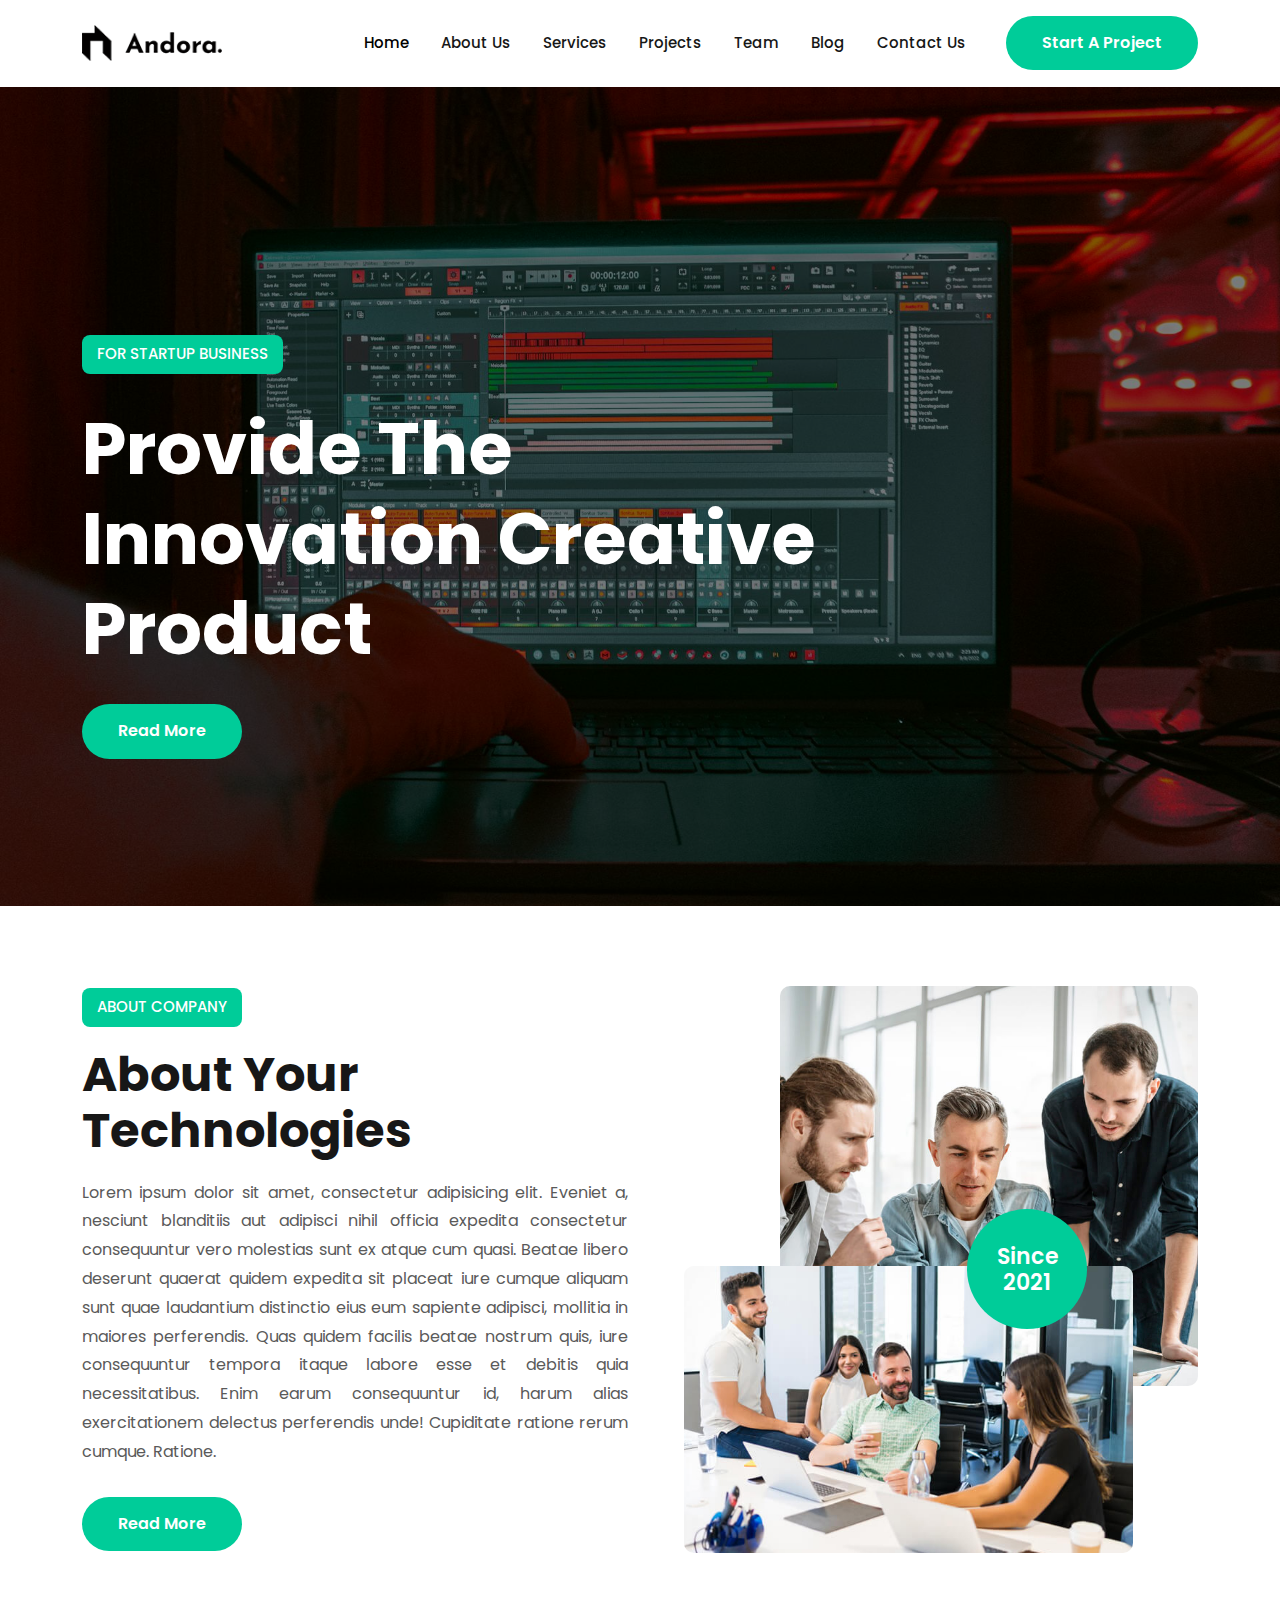
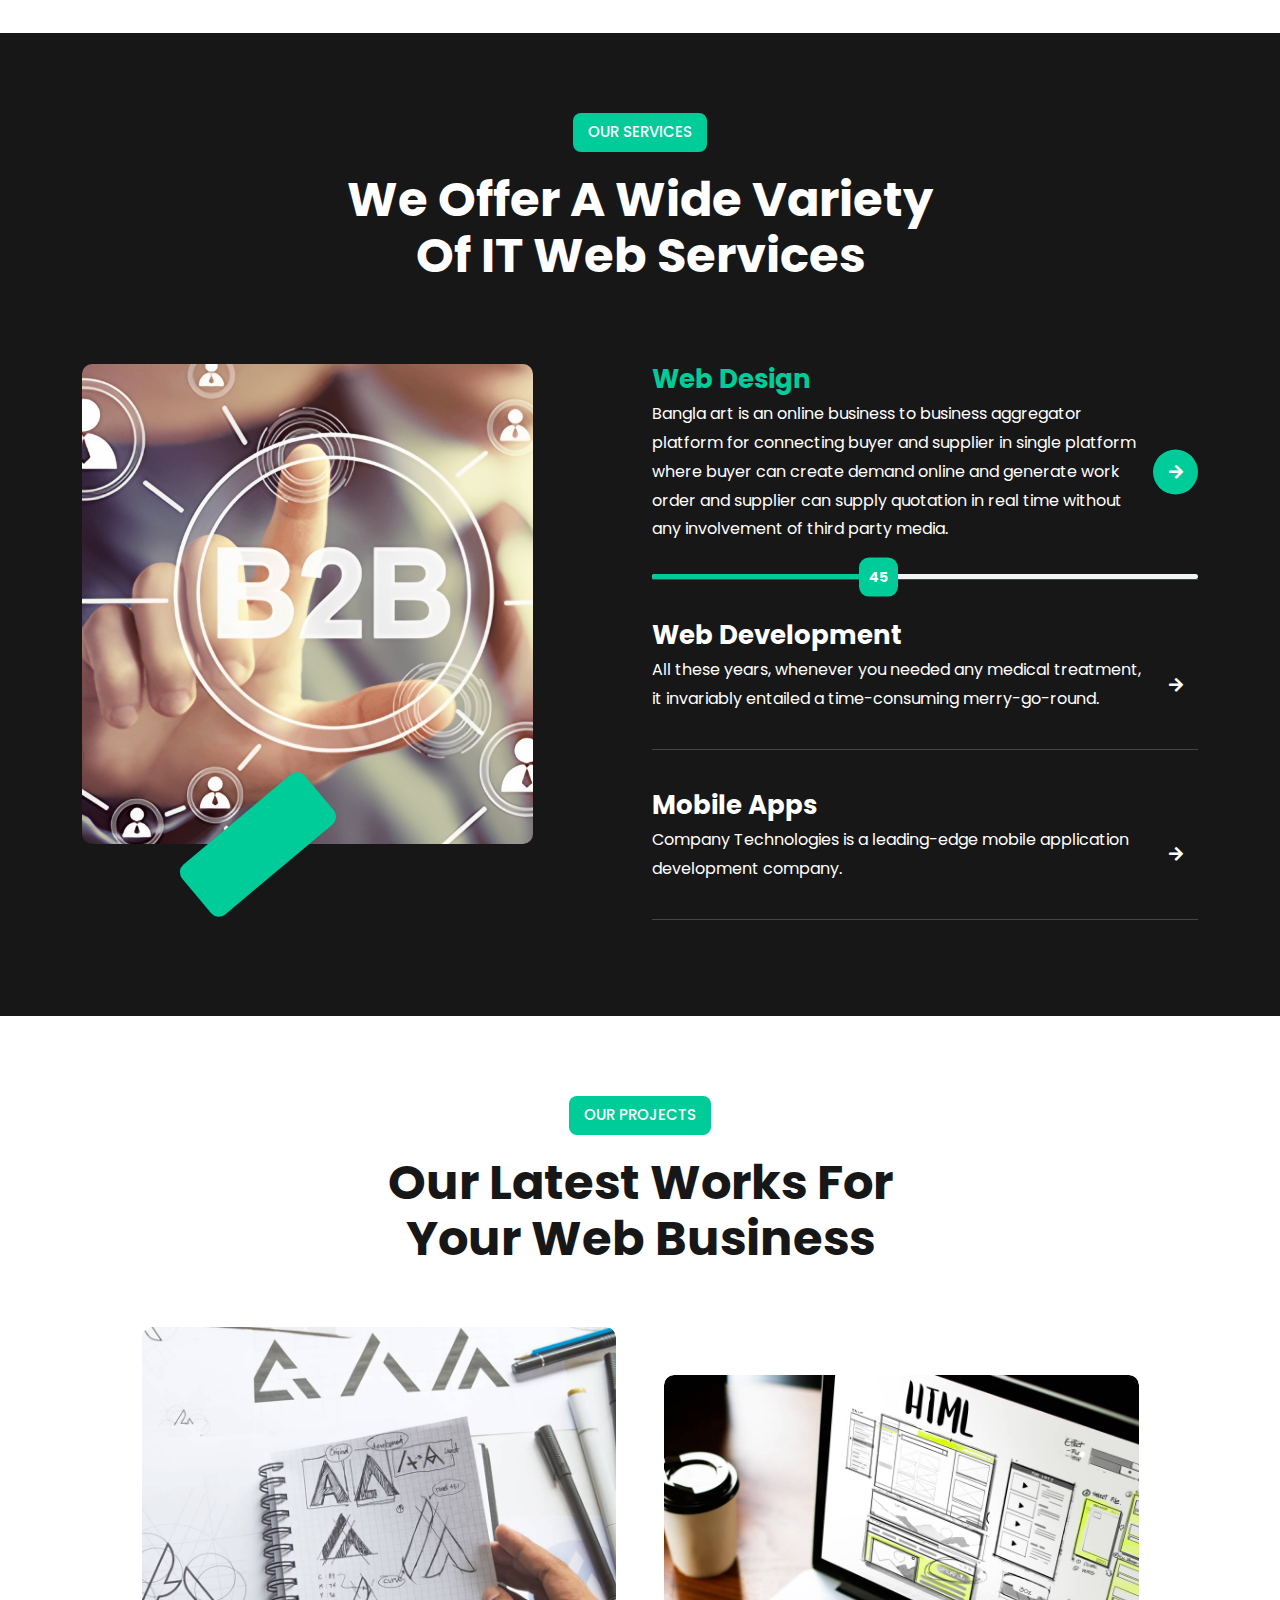
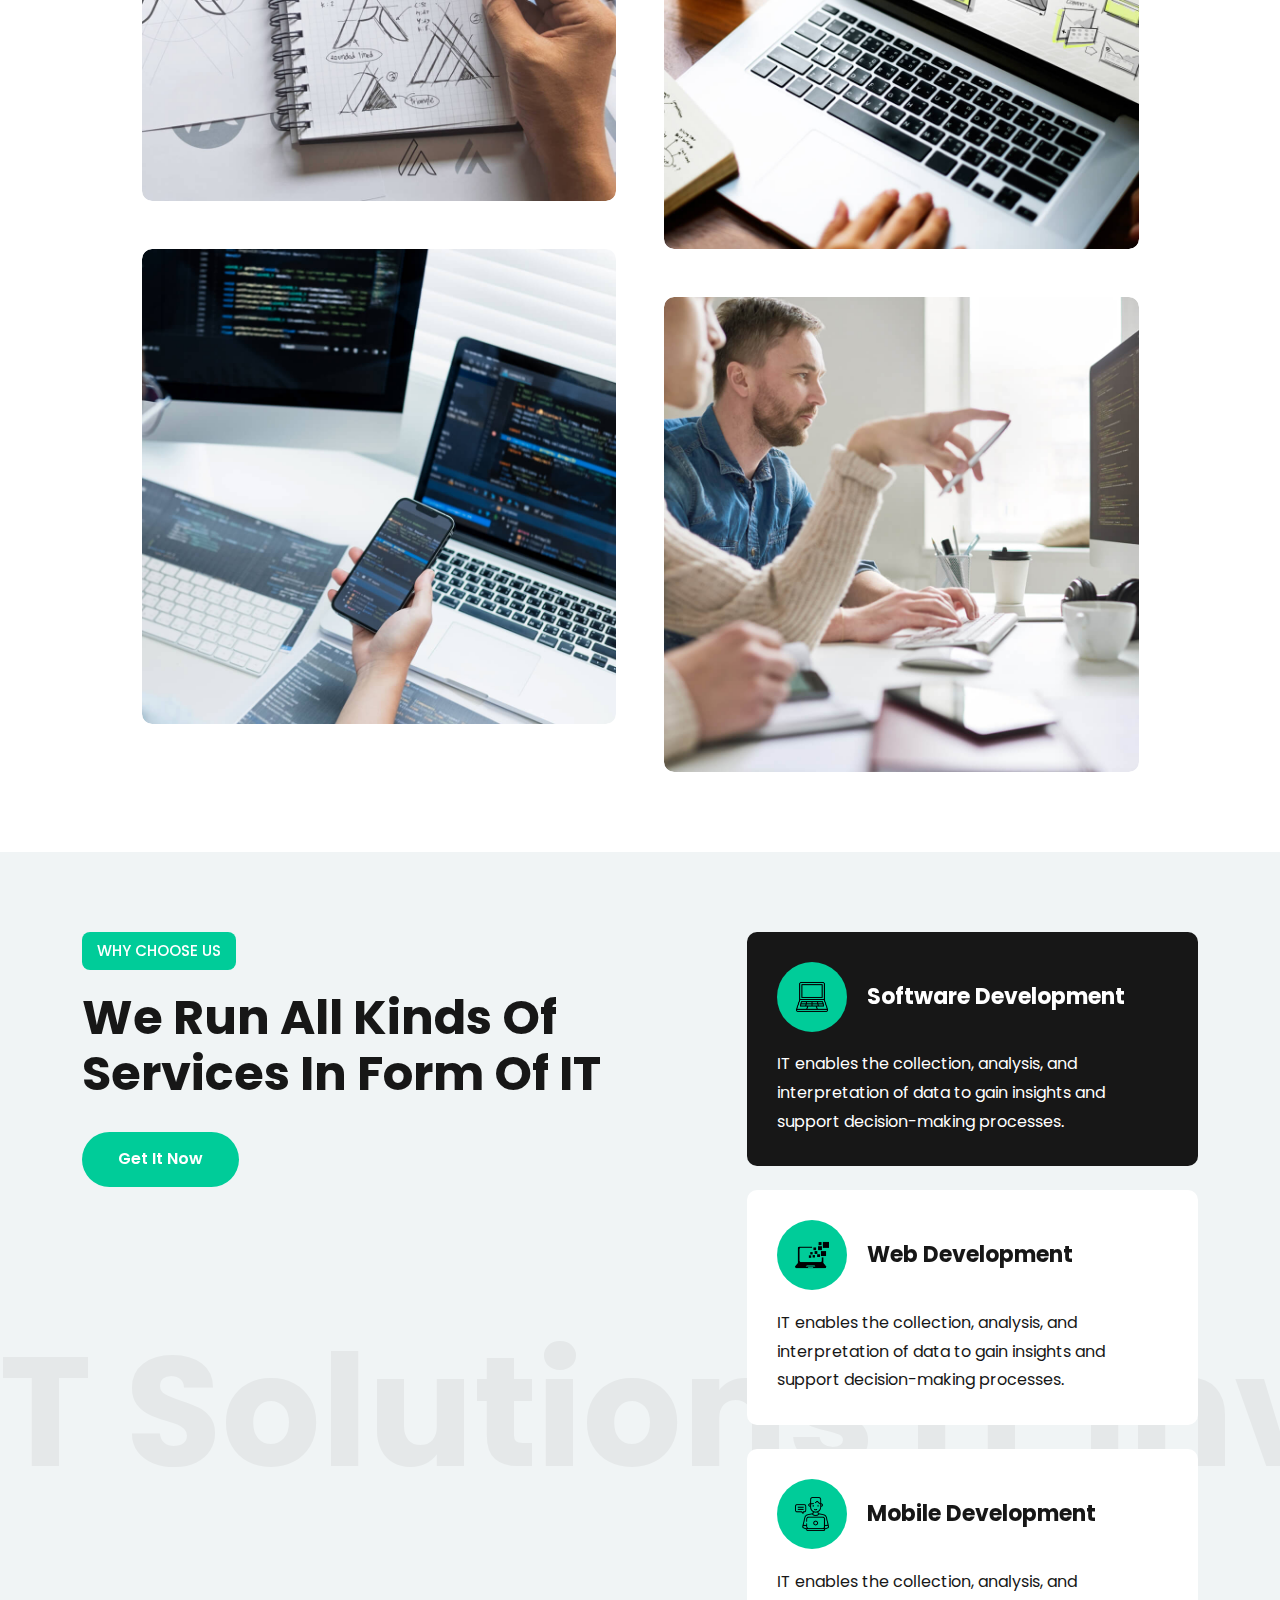
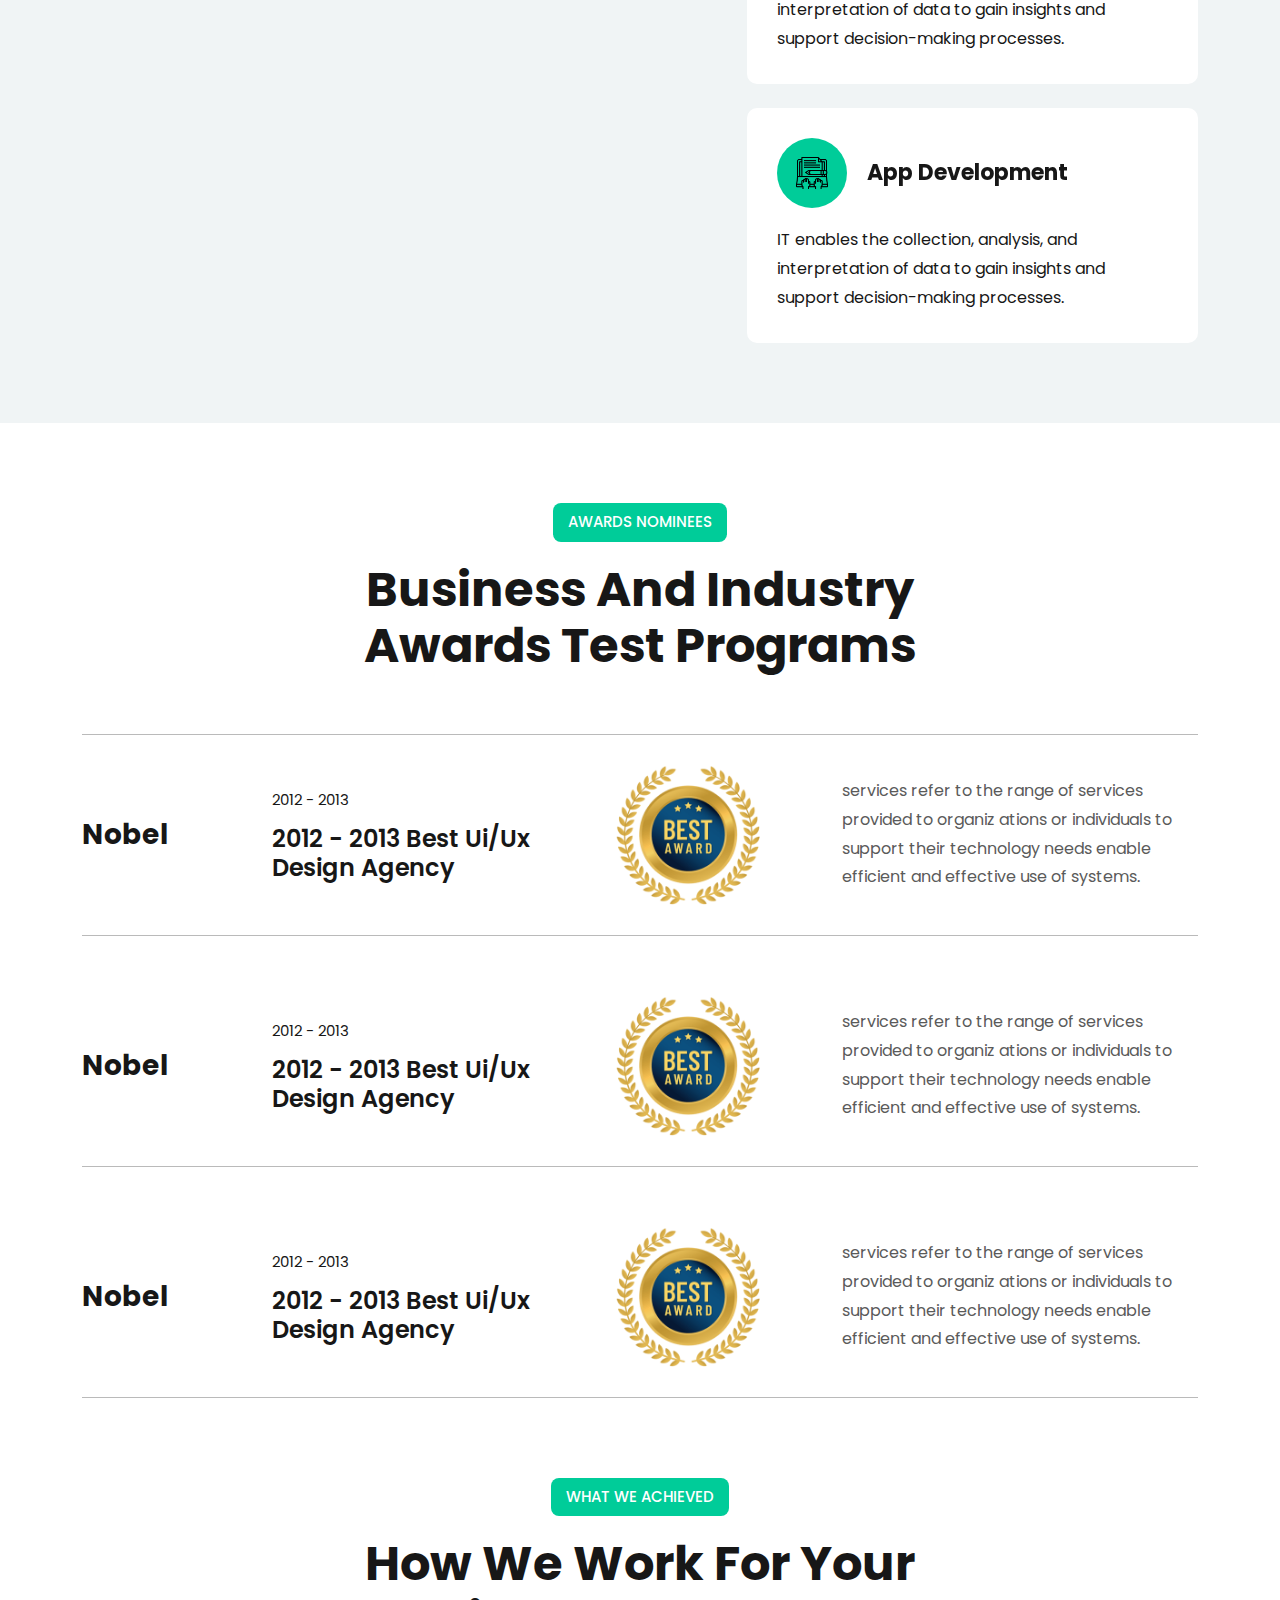
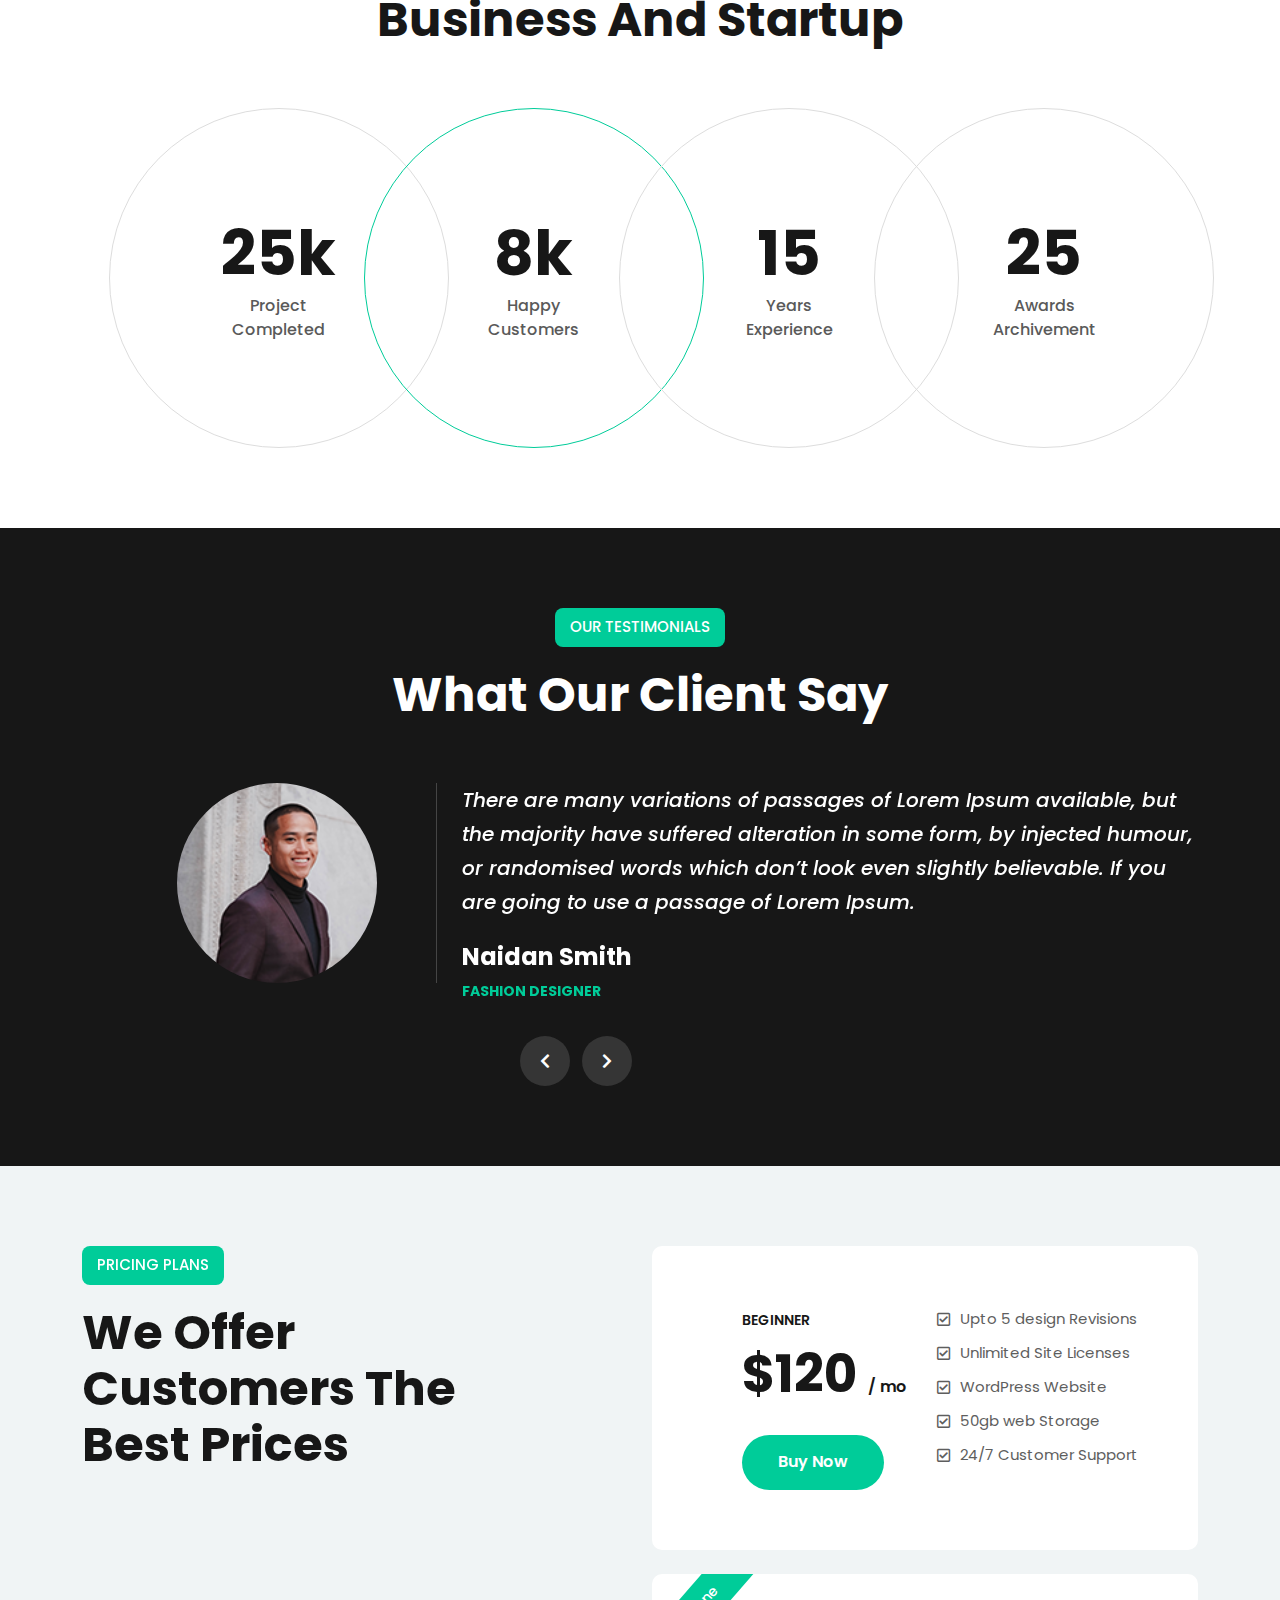
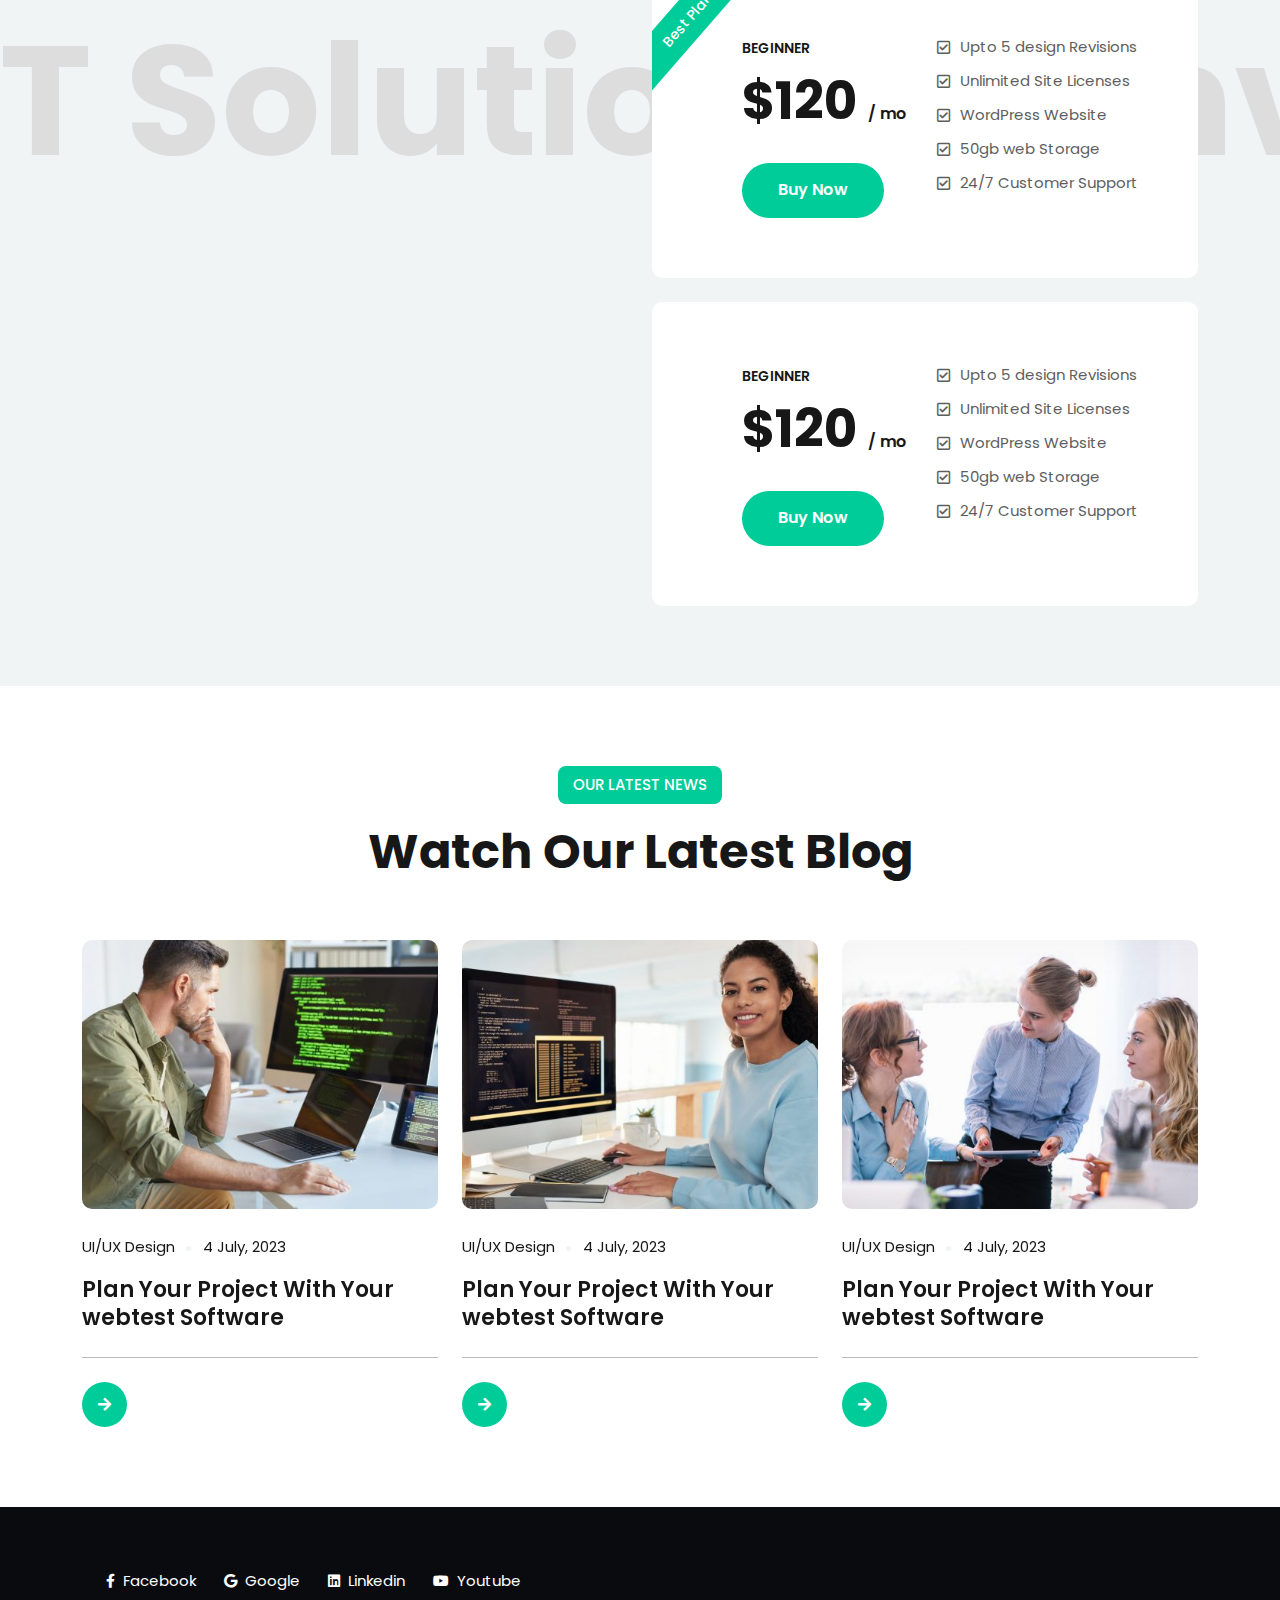
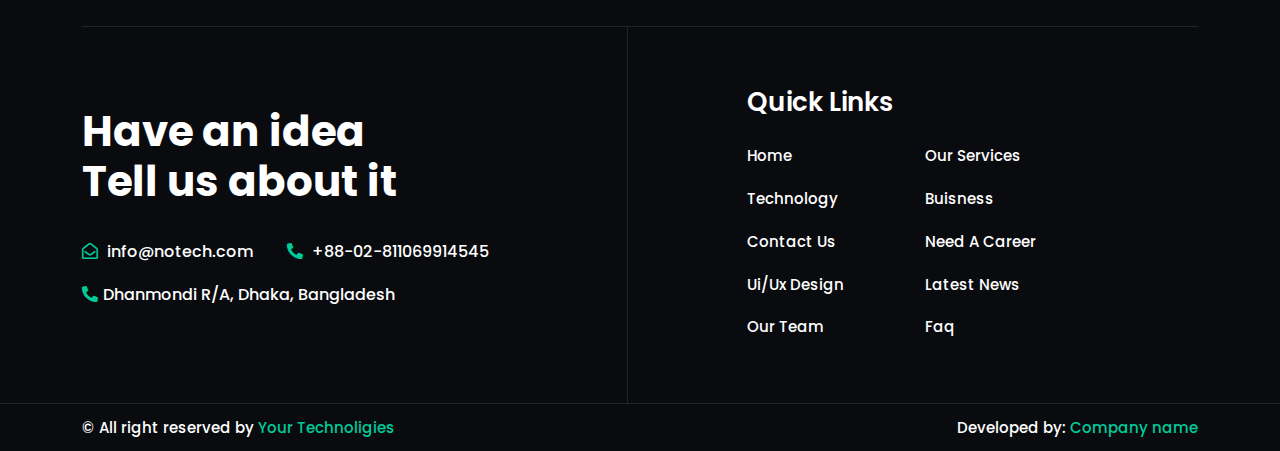
==== commit 832d927b: "R" ====
--- a/index.html
+++ b/index.html
@@ -73,7 +73,7 @@
               <a class="nav-link" href="services.html">Services</a>
             </li>
             <li class="nav-item">
-              <a class="nav-link" href="portfolio.html">Portfolio</a>
+              <a class="nav-link" href="projects.html">projects</a>
             </li>
             <li class="nav-item">
               <a class="nav-link" href="team.html">Team</a>
@@ -86,7 +86,7 @@
             </li>
           </ul>
           <div class="right-info d-flex align-items-center">
-            <div class="search">
+            <!-- <div class="search">
               <i class="fas fa-search main-icon"></i>
               <div class="search-field">
                 <div class="container position-relative">
@@ -103,19 +103,19 @@
                   </button>
                 </div>
               </div>
-            </div>
+            </div> -->
             <a href="contact-us.html" class="common--button mt-0">Start A Project</a>
           </div>
         </div>
       </div>
     </nav>
     <!-- mobile navbar part start -->
-    <div class="mobile-menu d-block d-xl-none">
+    <div class="mobile-menu-area d-block d-xl-none">
       <div class="mobile-topbar">
         <div class="container">
           <div class="d-flex justify-content-between align-items-center">
             <div class="logo">
-              <img src="assets/img/logo.png" alt="logo" width="100">
+              <a href="index-2.html"><img src="assets/img/logo.png" alt="logo"></a>
             </div>
             <div class="bars">
               <i class="fas fa-bars"></i>
@@ -125,39 +125,49 @@
       </div>
       <div class="mobile-menu-overlay"></div>
       <div class="mobile-menu-main">
-        <div class="close-m-menu"><i class="fas fa-times"></i></div>
+        <div class="logo">
+          <a href="index.html"><img src="assets/img/logo.png" alt="logo"></a>
+        </div>
+        <div class="close-mobile-menu"><i class="fas fa-times"></i></div>
         <div class="menu-body">
           <div class="menu-list">
             <ul class="list-unstyled">
-              <li class="sub-menu">
-                <a href="#">Home</a>
+              <li class="sub-mobile-menu">
+                <a href="index.html">Home </a>
               </li>
-              <li class="sub-menu">
-                <a href="#">About Us</a>
+              <li class="sub-mobile-menu">
+                <a href="about-us.html">About Us</a>
               </li>
-              <li class="sub-menu"><a href="#">Pages <i class="fas fa-sort-down float-end"></i></a>
-                <ul class="list-unstyled">
-                  <li><a href="">Recipe Menu</a></li>
-                  <li><a href="">Reservation Form</a></li>
-                  <li><a href="">History</a></li>
-                  <li><a href="">Team</a></li>
-                  <li><a href="">FAQ</a></li>
-                </ul>
+              <li class="sub-mobile-menu">
+                <a href="services.html">Services</a>
               </li>
-              <li class="sub-menu"><a href="#">Shop <i class="fas fa-sort-down float-end"></i></a>
-                <ul class="list-unstyled">
-                  <li><a href="">Shop List</a></li>
-                  <li><a href="">Shop Sidebar</a></li>
-                  <li><a href="">Shop Details</a></li>
-                  <li><a href="">Shop Cart</a></li>
-                  <li><a href="">Shop Checkout</a></li>
-                </ul>
+              <li class="sub-mobile-menu">
+                <a href="projects.html">Projects</a>
               </li>
-              <li class="sub-menu"><a href="#">Contact</a>
+              <li class="sub-mobile-menu">
+                <a href="team.html">Team</a>
+              </li>
+              <li class="sub-mobile-menu">
+                <a href="blog.html">Blog</a>
+              </li>
+              <li class="sub-mobile-menu">
+                <a href="contact-us.html">Contact Us</a>
               </li>
             </ul>
           </div>
         </div>
+        <!-- <div class="social-icon">
+          <ul class="list-unstyled">
+            <li><a href="#"><i class="fab fa-facebook-f"></i></a></li>
+            <li><a href="#"><i class="fab fa-twitter"></i></a></li>
+            <li><a href="#"><i class="fab fa-linkedin-in"></i></a></li>
+            <li><a href="#"><i class="fab fa-instagram"></i></a></li>
+            <li><a href="#"><i class="fab fa-pinterest-p"></i></a></li>
+          </ul>
+        </div>
+        <div class="mobile-menu-action-btn pt-2">
+          <a href="" class="uppercase">Contact Me <i class="fas fa-arrow-right"></i></a>
+        </div> -->
       </div>
     </div>
     <!-- mobile navbar part end -->
@@ -929,8 +939,8 @@
                 <div class="news--text">
                   <div class="dates">
                     <ul class="list-unstyled">
-                      <li><a href="">UI/UX Design</a></li>
-                      <li><a href="">4 July, 2023</a></li>
+                      <li>UI/UX Design</li>
+                      <li>4 July, 2023</li>
                     </ul>
                   </div>
                   <a href="" class="news--title">Plan Your Project With Your webtest Software</a>
@@ -950,8 +960,8 @@
                 <div class="news--text">
                   <div class="dates">
                     <ul class="list-unstyled">
-                      <li><a href="">UI/UX Design</a></li>
-                      <li><a href="">4 July, 2023</a></li>
+                      <li>UI/UX Design</li>
+                      <li>4 July, 2023</li>
                     </ul>
                   </div>
                   <a href="" class="news--title">Plan Your Project With Your webtest Software</a>
@@ -971,8 +981,8 @@
                 <div class="news--text">
                   <div class="dates">
                     <ul class="list-unstyled">
-                      <li><a href="">UI/UX Design</a></li>
-                      <li><a href="">4 July, 2023</a></li>
+                      <li>UI/UX Design</li>
+                      <li>4 July, 2023</li>
                     </ul>
                   </div>
                   <a href="" class="news--title">Plan Your Project With Your webtest Software</a>
@@ -992,8 +1002,8 @@
                 <div class="news--text">
                   <div class="dates">
                     <ul class="list-unstyled">
-                      <li><a href="">UI/UX Design</a></li>
-                      <li><a href="">4 July, 2023</a></li>
+                      <li>UI/UX Design</li>
+                      <li>4 July, 2023</li>
                     </ul>
                   </div>
                   <a href="" class="news--title">Plan Your Project With Your webtest Software</a>
--- a/assets/css/style.css
+++ b/assets/css/style.css
@@ -251,6 +251,7 @@
 	color: var(--black);
 	transition: all 0.3s ease 0s;
 	line-height: 86px;
+	text-transform: capitalize;
 }
 
 nav .container .navbar-nav li a:hover {
@@ -658,7 +659,7 @@
 }
 
 .banner .banner--item .banner--overlay .banner--content {
-	padding: 340px 0;
+	padding: 248px 0;
 }
 
 .banner .banner--item .banner--overlay .banner--content .banner--title {
@@ -1448,12 +1449,16 @@
 	width: 5px;
 	height: 5px;
 	border-radius: 50%;
-	background-color: #929292;
+	background-color: var(--background);
 	content: "";
 }
 
 .news--item .news--text .dates ul li {
-	color: #515151;
+	color: var(--black);
+}
+
+.news--item .news--text .dates ul li a {
+	color: var(--black);
 }
 
 .news--item .news--text .dates ul li:first-child::before {
@@ -1477,7 +1482,7 @@
 }
 
 .news--item .news--text .learn--more {
-	border-top: 1px solid #ddd;
+	border-top: 1px solid var(--border);
 	padding-top: 24px;
 }
 
@@ -2105,9 +2110,10 @@
 }
 
 /* team area */
-.our_team{
+.our_team {
 	margin-top: 80px;
 }
+
 .team_member_item {
 	height: 434px;
 	overflow: hidden;
@@ -2158,9 +2164,10 @@
 }
 
 /* about us page area */
-.about_us_page{
+.about_us_page {
 	margin-bottom: -80px;
 }
+
 /*=============================
 	Footer area end
 ===============================*/
@@ -2346,4 +2353,74 @@
 	bottom: 30px;
 }
 
-/* back to top button end */+/* back to top button end */
+/* projects list area start */
+.projects_list_area {
+	padding-top: 80px;
+}
+
+.projects_list_area .nav-link {
+	display: inline-block;
+	padding: 12px 24px;
+	font-size: 15px;
+	font-weight: 600;
+	background: var(--white);
+	color: var(--black);
+	border-radius: 3px;
+	margin: 0 5px;
+	cursor: pointer;
+	box-shadow: 0 2px 3px 2px #e3e3e3;
+	position: relative;
+}
+
+.projects_list_area .nav-link::after {
+	position: absolute;
+	bottom: -8px;
+	left: 50%;
+	transform: translateX(-50%) rotate(45deg);
+	width: 16px;
+	height: 16px;
+	background-color: transparent;
+	content: "";
+}
+
+.projects_list_area .nav-link.active {
+	background: var(--primary) !important;
+}
+
+.projects_list_area .nav-link.active::after {
+	background: var(--primary);
+}
+
+.projects_list_area .project_item {
+	box-shadow: 0 1px 4px #dbdbdb;
+	background: #fff;
+	padding: 10px;
+	width: 100%;
+}
+
+.projects_list_area .project_item .image {
+	overflow: hidden;
+}
+
+.projects_list_area .project_item .image img {
+	transition: var(--transision);
+}
+
+.projects_list_area .project_item .text {
+	padding: 24px 0;
+	padding-bottom: 15px;
+}
+
+.projects_list_area .project_item .text .title {
+	font-size: 20px;
+	font-weight: 600;
+	color: var(--black);
+	line-height: 32px;
+}
+
+.projects_list_area .project_item:hover .image img {
+	transform: scale(1.1);
+}
+
+/* projects list area end */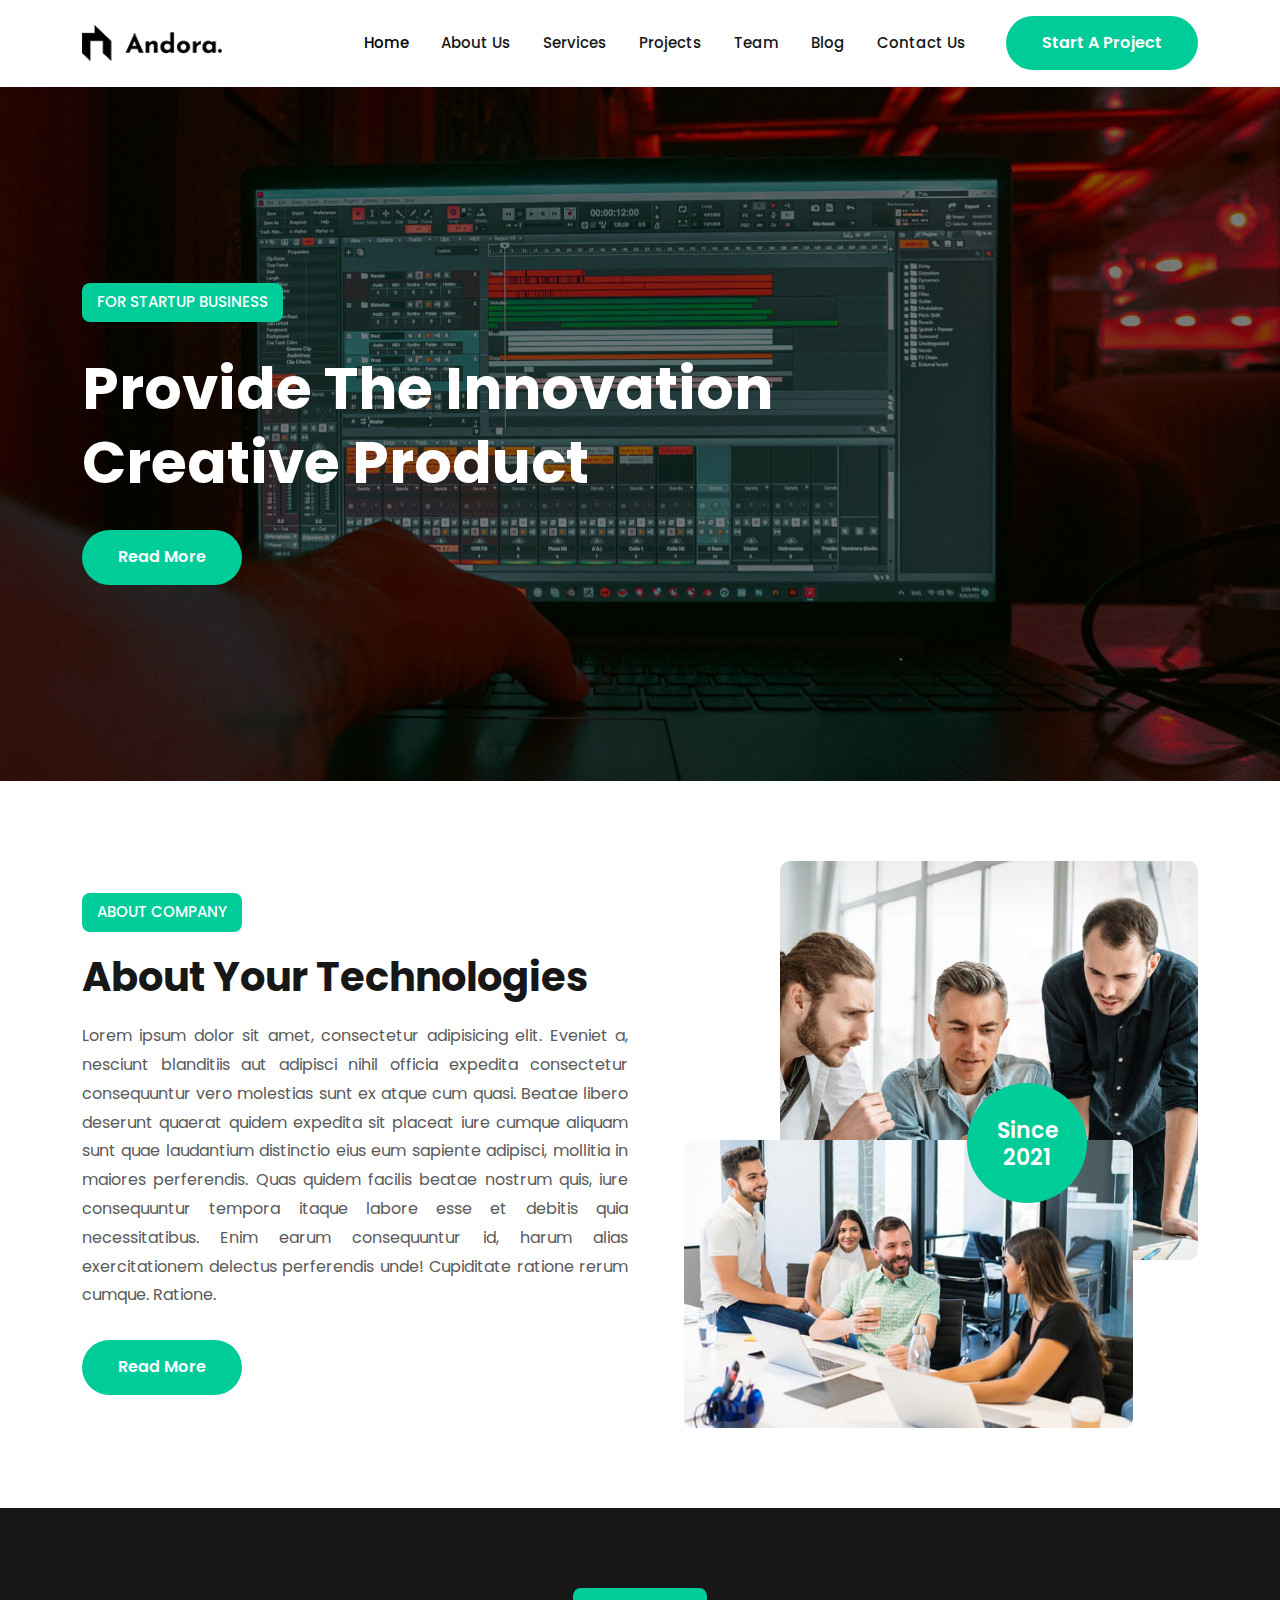
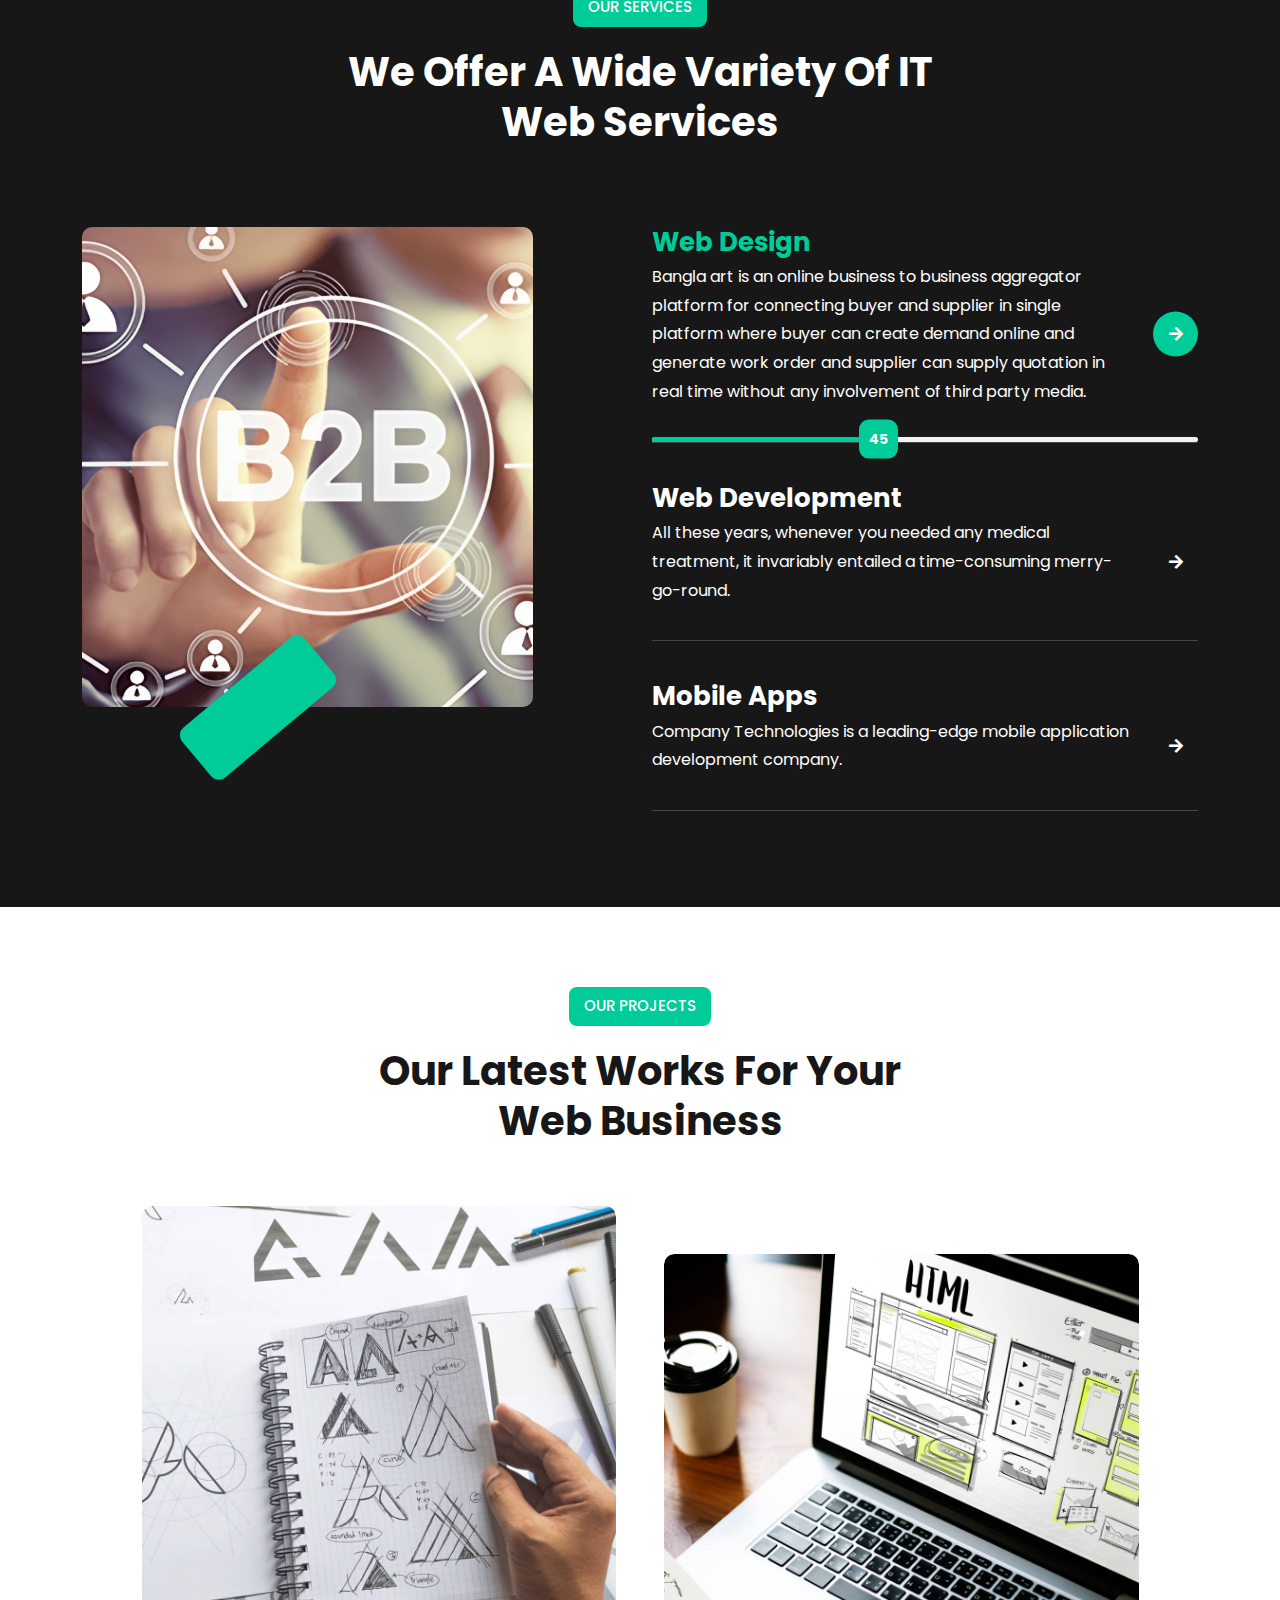
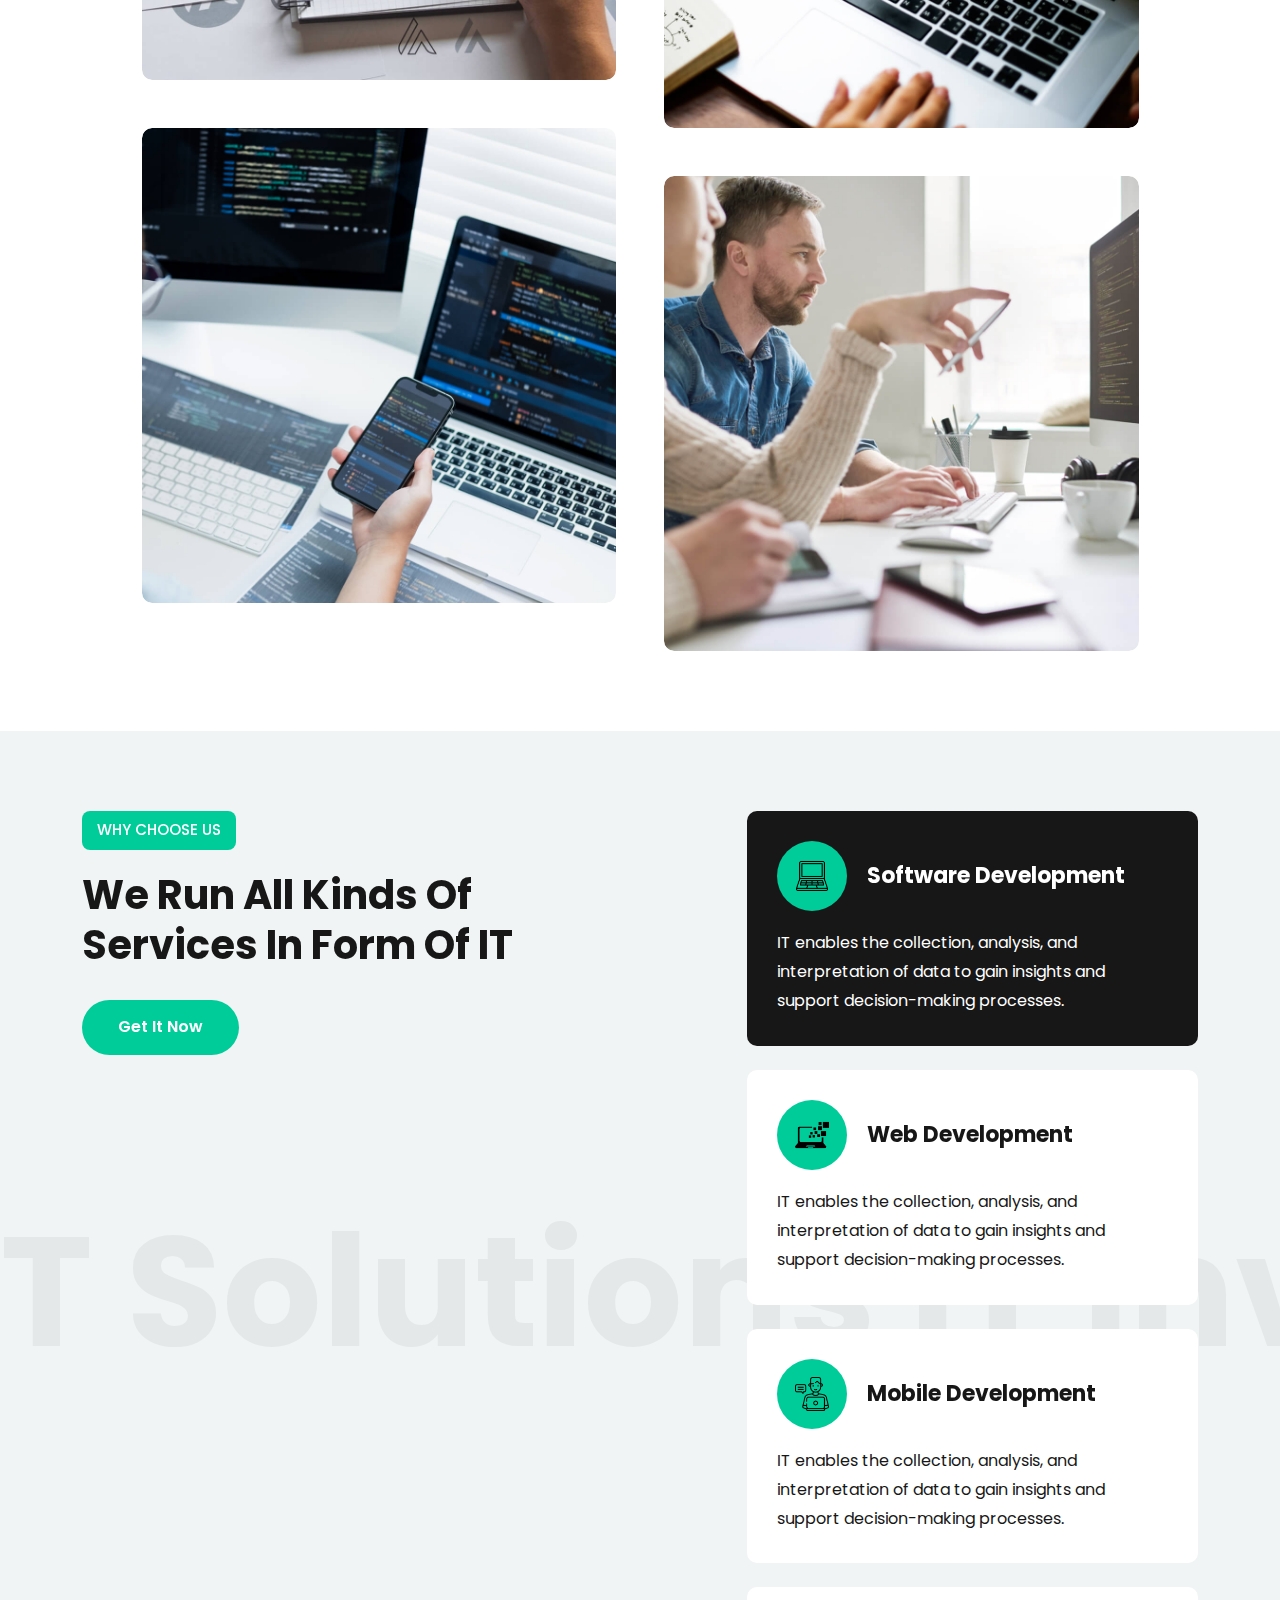
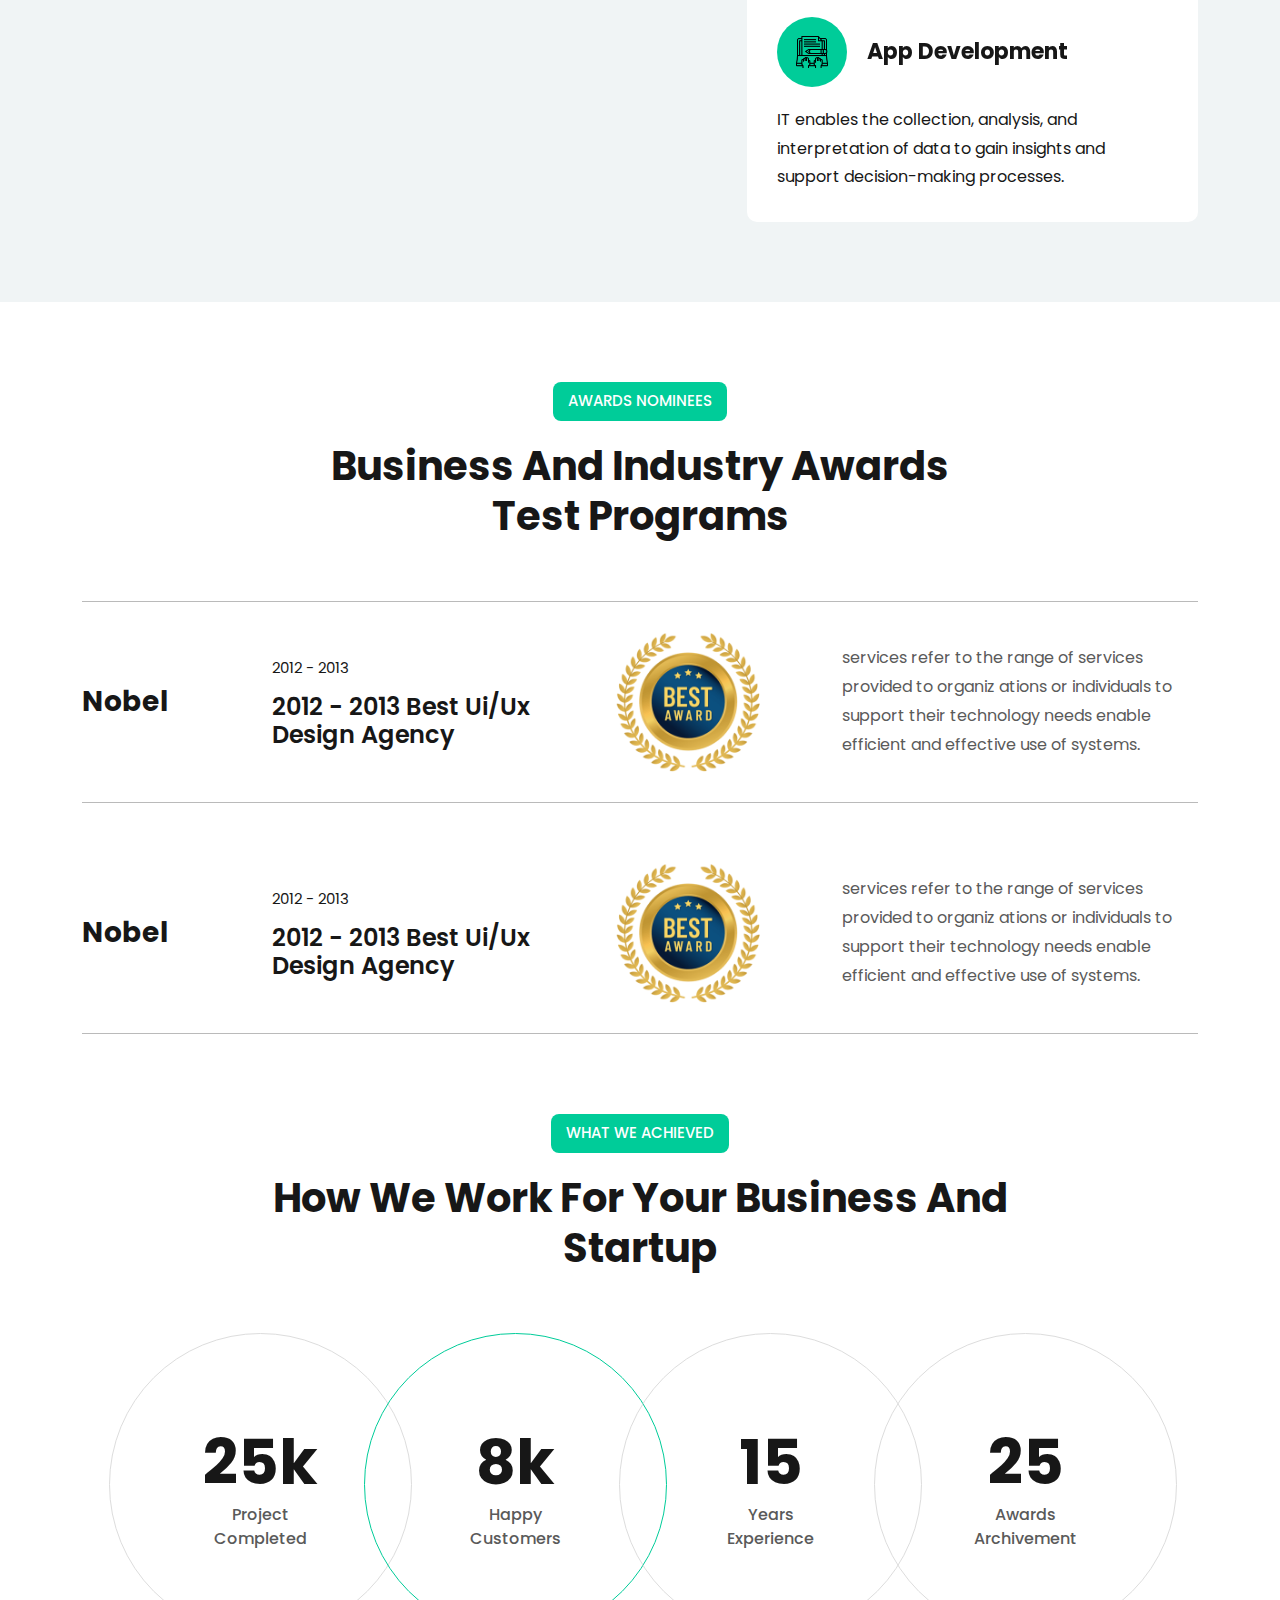
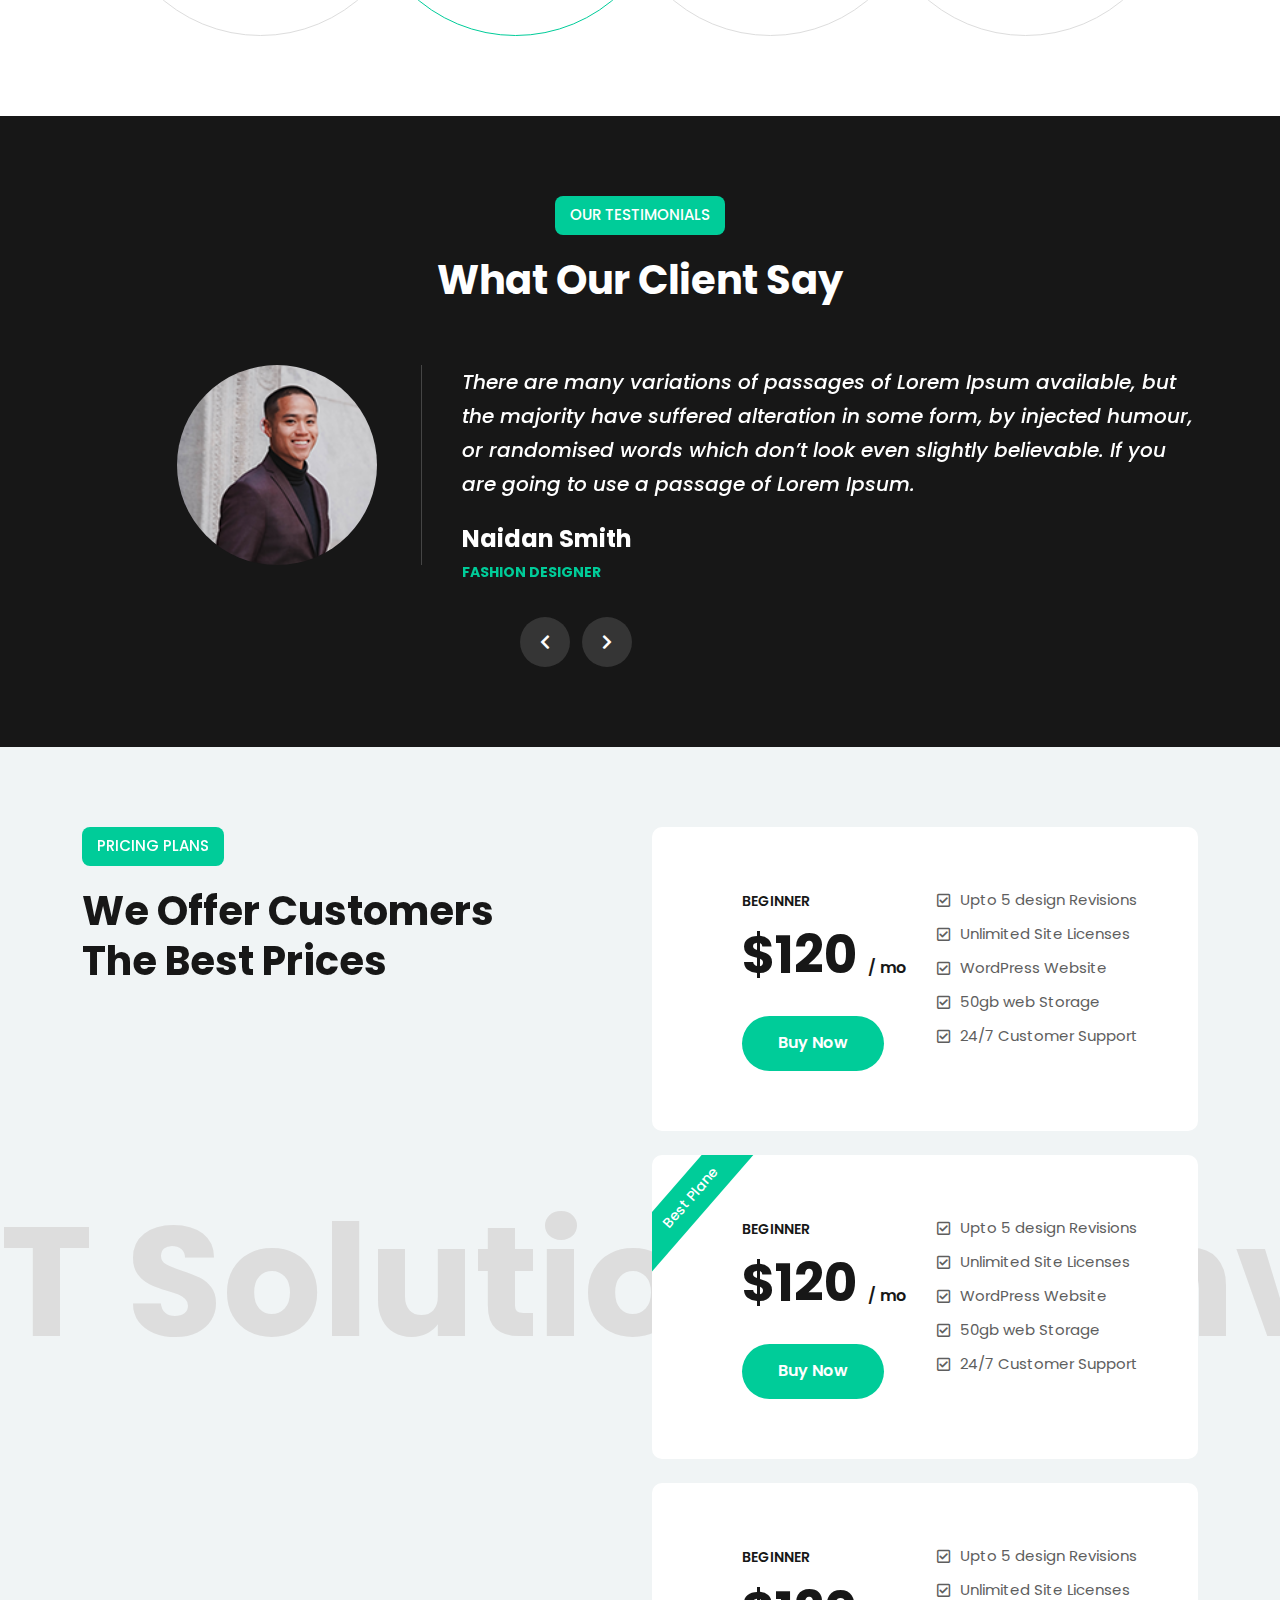
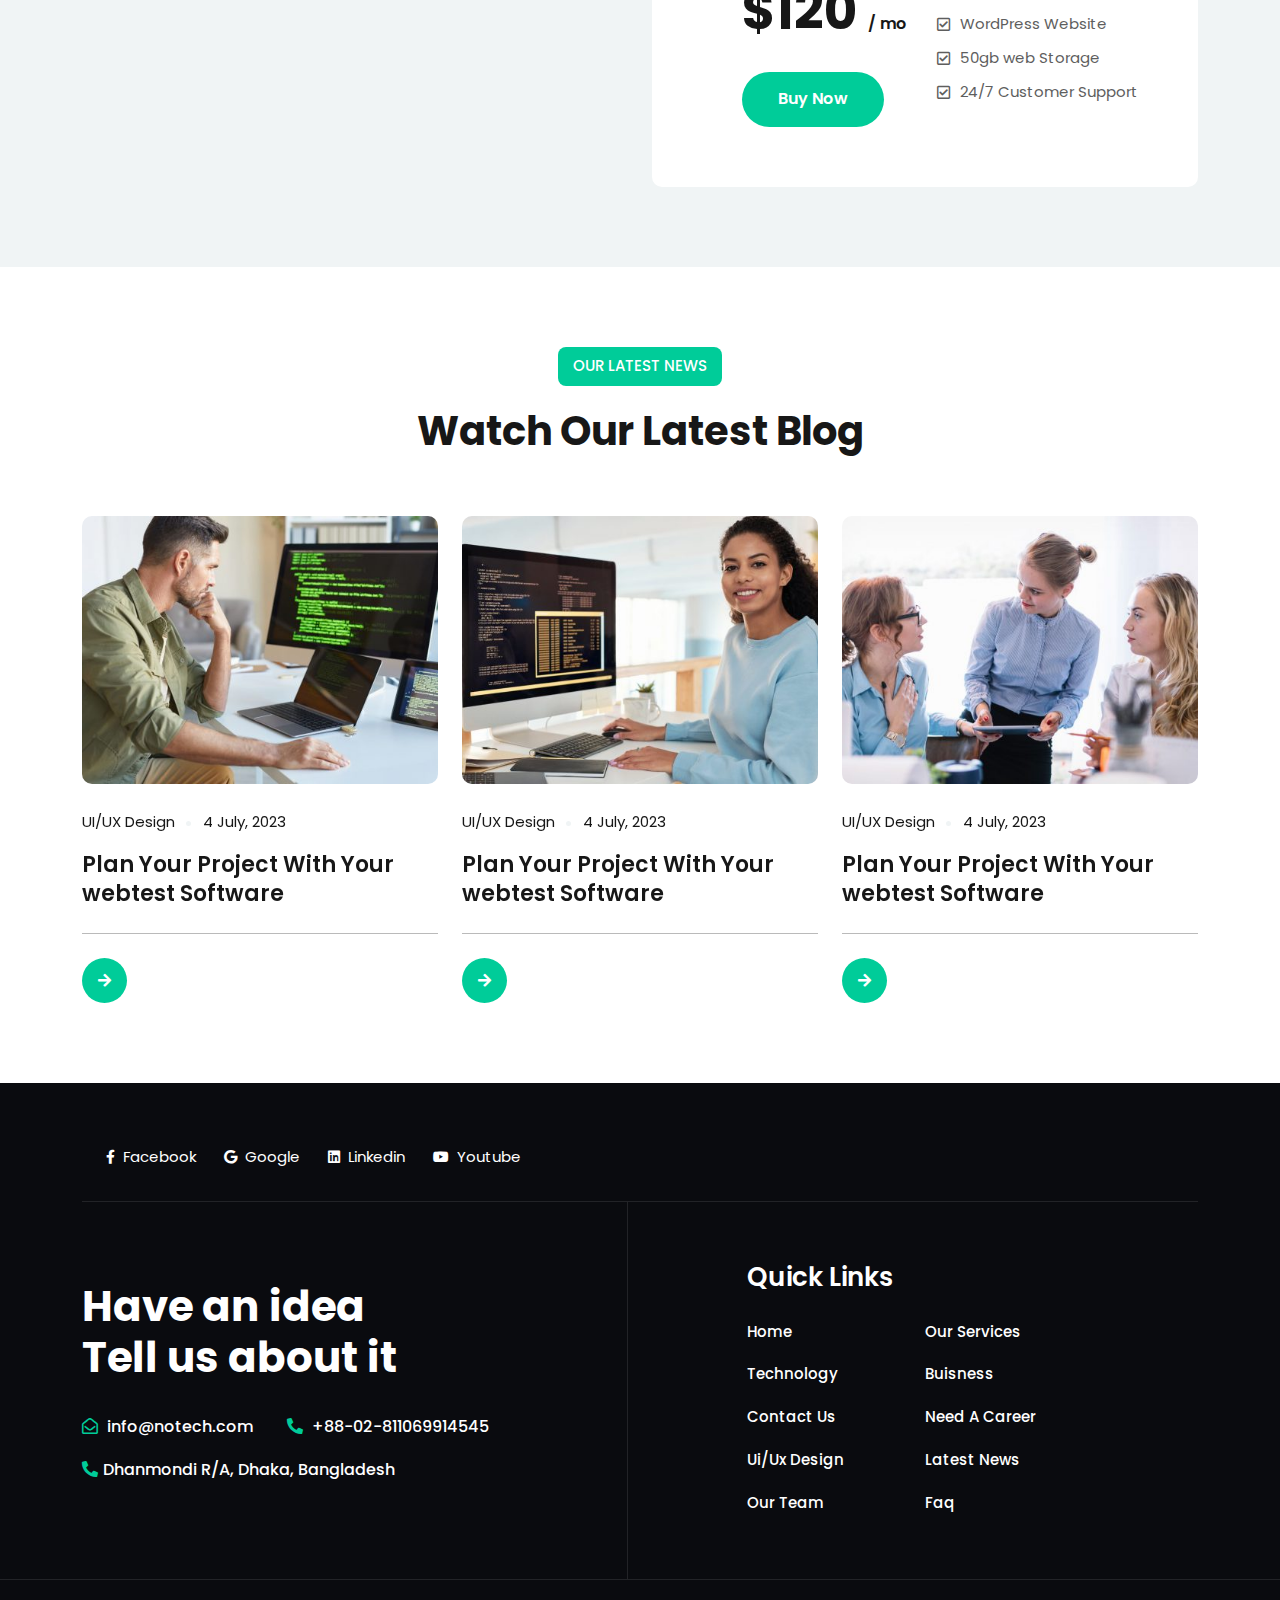
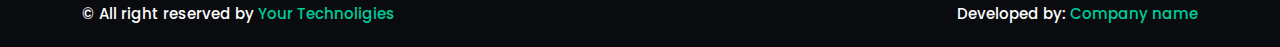
==== commit f37a4aed: "r" ====
--- a/index.html
+++ b/index.html
@@ -290,7 +290,7 @@
           </div>
           <div class="services--main">
             <div class="row">
-              <div class="col-lg-5">
+              <div class="col-xl-5 col-lg-6">
                 <div class="tab-content" id="pills-tabContent">
                   <div class="tab-pane fade show active" id="pills-home" role="tabpanel"
                     aria-labelledby="pills-home-tab" tabindex="0">
@@ -312,7 +312,7 @@
                   </div>
                 </div>
               </div>
-              <div class="col-lg-6 ms-auto">
+              <div class="col-xl-6 col-lg-6 ms-auto">
                 <div class="services--list">
                   <ul class="nav nav-pills mb-3" id="pills-tab" role="tablist">
                     <li class="nav-item" role="presentation">
@@ -410,7 +410,7 @@
           <div class="row">
             <div class="col-lg-11 mx-auto">
               <div class="row">
-                <div class="col-lg-6 project--sorting">
+                <div class="col-lg-6 col-md-6 project--sorting">
                   <a href="" class="d-block w-100">
                     <div class="projects--item">
                       <div class="projects--image">
@@ -427,7 +427,7 @@
                     </div>
                   </a>
                 </div>
-                <div class="col-lg-6 project--sorting">
+                <div class="col-lg-6 col-md-6 project--sorting">
                   <a href="" class="d-block w-100">
                     <div class="projects--item">
                       <div class="projects--image">
@@ -444,7 +444,7 @@
                     </div>
                   </a>
                 </div>
-                <div class="col-lg-6 project--sorting">
+                <div class="col-lg-6 col-md-6 project--sorting">
                   <a href="" class="d-block w-100">
                     <div class="projects--item">
                       <div class="projects--image">
@@ -461,7 +461,7 @@
                     </div>
                   </a>
                 </div>
-                <div class="col-lg-6 project--sorting">
+                <div class="col-lg-6 col-md-6 project--sorting">
                   <a href="" class="d-block w-100">
                     <div class="projects--item">
                       <div class="projects--image">
@@ -495,7 +495,7 @@
         <div class="why--choose--main--content">
           <div class="container">
             <div class="row">
-              <div class="col-lg-6">
+              <div class="col-xl-6 col-lg-6 mb-5 mb-lg-0">
                 <div class="services--title">
                   <span class="common--subtitle">WHY CHOOSE US</span>
                   <h2 class="common--title">We Run All Kinds Of Services In Form Of IT
@@ -503,7 +503,7 @@
                   <a href="" class="common--button">Get It Now</a>
                 </div>
               </div>
-              <div class="col-lg-5 ms-auto">
+              <div class="col-xl-5 col-lg-6 ms-auto">
                 <div class="choose--list active--list">
                   <a href="" class="d-block w-100">
                     <div class="choose--item">
@@ -613,8 +613,8 @@
                       Best Ui/Ux Design Agency</h4>
                   </div>
                 </div>
-                <div class="col-lg-3 align-self-center">
-                  <div class="awards--logo text-center">
+                <div class="col-lg-3 align-self-center my-3 my-lg-0">
+                  <div class="awards--logo text-lg-center">
                     <img src="assets/img/aw-1.png" alt="aw-1">
                   </div>
                 </div>
@@ -643,38 +643,8 @@
                       Best Ui/Ux Design Agency</h4>
                   </div>
                 </div>
-                <div class="col-lg-3 align-self-center">
-                  <div class="awards--logo text-center">
-                    <img src="assets/img/aw-1.png" alt="aw-1">
-                  </div>
-                </div>
-                <div class="col-lg-4 align-self-center">
-                  <div class="awards--description">
-                    <p>services refer to the range of services provided to organiz ations or individuals to support
-                      their
-                      technology needs enable efficient and effective use of systems.</p>
-                  </div>
-                </div>
-              </div>
-            </a>
-          </div>
-          <div class="awards--item">
-            <a href="" class="d-block w-100">
-              <div class="row">
-                <div class="col-lg-2 align-self-center">
-                  <div class="awards--title">
-                    <h3>Nobel</h3>
-                  </div>
-                </div>
-                <div class="col-lg-3 align-self-center">
-                  <div class="awards--date">
-                    <span>2012 - 2013</span>
-                    <h4>2012 - 2013
-                      Best Ui/Ux Design Agency</h4>
-                  </div>
-                </div>
-                <div class="col-lg-3 align-self-center">
-                  <div class="awards--logo text-center">
+                <div class="col-lg-3 align-self-center my-3 my-lg-0">
+                  <div class="awards--logo text-lg-center">
                     <img src="assets/img/aw-1.png" alt="aw-1">
                   </div>
                 </div>
@@ -708,8 +678,8 @@
         <div class="achievement--main">
           <div class="row">
             <div class="col-lg-11 mx-auto">
-              <div class="row g-0">
-                <div class="col-lg-3">
+              <div class="row g-4 g-lg-0">
+                <div class="col-lg-3 col-md-6">
                   <div class="achievement--item text-center">
                     <h3><span class="counter">25</span>k</h3>
                     <p class="text-center">
@@ -717,7 +687,7 @@
                     </p>
                   </div>
                 </div>
-                <div class="col-lg-3">
+                <div class="col-lg-3 col-md-6">
                   <div class="achievement--item achievement--item--2 text-center">
                     <h3><span class="counter">8</span>k</h3>
                     <p class="text-center">
@@ -725,7 +695,7 @@
                     </p>
                   </div>
                 </div>
-                <div class="col-lg-3">
+                <div class="col-lg-3 col-md-6">
                   <div class="achievement--item text-center">
                     <h3><span class="counter">15</span></h3>
                     <p class="text-center">
@@ -733,7 +703,7 @@
                     </p>
                   </div>
                 </div>
-                <div class="col-lg-3">
+                <div class="col-lg-3 col-md-6">
                   <div class="achievement--item text-center">
                     <h3><span class="counter">25</span></h3>
                     <p class="text-center">
@@ -816,7 +786,7 @@
           </div>
           <div class="pricing--plan--main">
             <div class="row">
-              <div class="col-lg-5">
+              <div class="col-xl-5 col-lg-6 mb-5 mb-lg-0">
                 <div class="pricing--plan--title">
                   <span class="common--subtitle">PRICING PLANS
                   </span>
@@ -824,17 +794,17 @@
                   </h2>
                 </div>
               </div>
-              <div class="col-lg-6 ms-auto">
+              <div class="col-xl-6 col-lg-6 ms-auto">
                 <div class="pricing--plan--item">
                   <div class="row">
-                    <div class="col-lg-6">
+                    <div class="col-lg-6 col-md-6">
                       <div class="prices">
                         <span class="price--tagline">BEGINNER</span>
                         <h3 class="total--price">$120 <span>/ mo</span></h3>
                         <a href="" class="common--button">Buy Now</a>
                       </div>
                     </div>
-                    <div class="col-lg-6">
+                    <div class="col-lg-6 col-md-6">
                       <div class="list-info">
                         <ul class="list-unstyled">
                           <li><i class="far fa-check-square"></i> Upto 5 design Revisions
@@ -857,14 +827,14 @@
                     Best Plane
                   </div>
                   <div class="row">
-                    <div class="col-lg-6">
+                    <div class="col-lg-6 col-md-6">
                       <div class="prices">
                         <span class="price--tagline">BEGINNER</span>
                         <h3 class="total--price">$120 <span>/ mo</span></h3>
                         <a href="" class="common--button">Buy Now</a>
                       </div>
                     </div>
-                    <div class="col-lg-6">
+                    <div class="col-lg-6 col-md-6">
                       <div class="list-info">
                         <ul class="list-unstyled">
                           <li><i class="far fa-check-square"></i> Upto 5 design Revisions
@@ -884,14 +854,14 @@
                 </div>
                 <div class="pricing--plan--item">
                   <div class="row">
-                    <div class="col-lg-6">
+                    <div class="col-lg-6 col-md-6">
                       <div class="prices">
                         <span class="price--tagline">BEGINNER</span>
                         <h3 class="total--price">$120 <span>/ mo</span></h3>
                         <a href="" class="common--button">Buy Now</a>
                       </div>
                     </div>
-                    <div class="col-lg-6">
+                    <div class="col-lg-6 col-md-6">
                       <div class="list-info">
                         <ul class="list-unstyled">
                           <li><i class="far fa-check-square"></i> Upto 5 design Revisions
--- a/assets/css/style.css
+++ b/assets/css/style.css
@@ -646,7 +646,7 @@
 /* banner area */
 
 .banner .banner--item {
-	height: 91vh;
+	/* height: calc(100vh - 87px); */
 	background-position: center !important;
 	background-size: cover !important;
 	background-repeat: no-repeat !important;
@@ -2274,7 +2274,7 @@
 
 footer .footer--bg .footer--btm {
 	border-top: 1px solid rgba(255, 255, 255, 0.1);
-	padding: 10px 0;
+	padding: 20px 0;
 }
 
 footer .footer--bg .footer--btm .text p {
--- a/assets/css/responsive.css
+++ b/assets/css/responsive.css
@@ -1,25 +1,200 @@
-@media (min-width: 576px) and (max-width: 767.98px) {
+@media (max-width:1399.98px) {
+  .banner .banner--item .banner--overlay .banner--content .banner--title {
+    font-size: 58px;
+    line-height: 74px;
+  }
+
+  .banner .banner--item .banner--overlay .banner--content {
+    padding: 196px 0;
+  }
+
+  .common--title {
+    font-size: 40px;
+    line-height: 50px;
+  }
+
+  .achievement .achievement--main .achievement--item {
+    width: 303px;
+    height: 303px;
+    padding: 89px;
+  }
+
+  .services .services--bg .services--main .nav-pills .nav-link .service--item .service--descriptoin {
+    max-width: 477px;
+  }
+
+  .testimonial .testimonial--bg .testimonial--main .testimonial--image::before {
+    right: -45px;
+  }
+}
+
+@media (max-width:1199.98px) {
+  .banner .banner--item .banner--overlay .banner--content .banner--title {
+    font-size: 46px;
+    line-height: 66px;
+  }
+
+  .common--title {
+    font-size: 32px;
+    line-height: 46px;
+  }
+
+  .services .services--bg .services--main .nav-pills .nav-link .service--item .service--descriptoin {
+    max-width: 393px;
+  }
+
   p {
     font-size: 15px;
-    line-height: 26px; }
+    line-height: 24px;
+  }
+
+  .projects .projects--main .projects--item .projects--image .projects--text .projects--title {
+    font-size: 20px;
+  }
+
+  .awards .awards--main .awards--item .awards--date h4 {
+    font-size: 18px;
+    line-height: 28px;
+  }
+
+  .achievement .achievement--main .achievement--item {
+    width: 262px;
+    height: 262px;
+    padding: 63px;
+  }
+
+  .achievement .achievement--main .achievement--item h3 {
+    font-size: 52px;
+  }
+
+  .testimonial .testimonial--bg .testimonial--main .testimonial--text p {
+    font-size: 16px;
+    line-height: 28px;
+  }
+
+  .testimonial .testimonial--bg .testimonial--main .testimonial--text h4 {
+    font-size: 21px;
+  }
+
+  .testimonial .testimonial--bg .testimonial--main .testimonial--image::before {
+    display: none;
+  }
+
+  .pricing--plan .pricing--plan--main .pricing--plan--item {
+    padding: 40px 30px;
+    min-height: unset;
+  }
+
+  .pricing--plan .pricing--plan--main .pricing--plan--item .prices .total--price {
+    font-size: 34px;
+    font-weight: 700;
+  }
+
+  .pricing--plan .pricing--plan--main .pricing--plan--item .prices {
+    margin-top: 36px;
+    margin-left: 10px;
+  }
+
+  .pricing--plan .pricing--plan--main .pricing--plan--item .best--price {
+    font-size: 13px;
+    padding: 2px 10px;
+    top: 20px;
+    left: -48px;
+  }
+
+  .pricing--plan .pricing--plan--main .pricing--plan--item .list-info ul li {
+    font-size: 13px;
+  }
+}
+
+@media (max-width:991.98px) {
+  .about .about--image {
+    margin-top: 40px;
+  }
+
+  .about .about--image .about--image--big {
+    margin-left: 0;
+  }
+
+  .services .services--bg .services--main .service--image::before {
+    display: none;
+  }
+
+  .services .services--bg .services--main .service--image {
+    width: 400px;
+    margin: 0 auto;
+    margin-bottom: 40px;
+  }
+
+  .services .services--bg .services--main .nav-pills .nav-link .service--item .service--descriptoin {
+    max-width: 593px;
+  }
+
+  .projects .projects--main .projects--item {
+    margin: 0;
+  }
+
+  .projects .projects--main .projects--item .projects--image .projects--text {
+    padding: 24px;
+    padding-bottom: 24px;
+  }
+
+  .projects .projects--main .projects--item .projects--image .projects--text .projects--tagline {
+    font-size: 13px;
+  }
+
+  .projects .projects--main .projects--item .projects--image .projects--text .projects--title {
+    font-size: 17px;
+  }
+
+  .achievement .achievement--main .achievement--item {
+    width: 297px;
+    height: 297px;
+    padding: 63px;
+    margin: 0 auto;
+  }
+
+  .testimonial .testimonial--bg .testimonial--main .testimonial--image {
+    margin-bottom: 30px;
+  }
+
+  footer .footer--bg .footer--main--content .footer--links {
+    padding-top: 0;
+  }
+  .footer--btm .text.text-end{
+    text-align: left !important;
+    margin-top: 10px;
+  }
+}
+
+@media (max-width: 767.98px) {
+  p {
+    font-size: 15px;
+    line-height: 26px;
+  }
 
   .mobile-menu {
     background-color: transparent;
     position: absolute;
     top: 0;
-    left: 0; }
+    left: 0;
+  }
 
   .mobile-topbar {
-    background-color: transparent; }
+    background-color: transparent;
+  }
 
   .banner .banner--item {
-    height: 55vh; }
+    height: 55vh;
+  }
 
   .banner .banner--item .banner--overlay .banner--content {
-    padding: 125px 0; }
+    padding: 125px 0;
+  }
 
   .common--subtitle {
-    font-size: 14px; }
+    font-size: 14px;
+  }
 
   .banner .banner--item .banner--overlay .banner--content .banner--title {
     font-size: 31px;
@@ -27,129 +202,171 @@
     line-height: 38px;
     margin-top: 10px;
     color: #ffffff;
-    text-transform: capitalize; }
+    text-transform: capitalize;
+  }
 
   .banner .slick-dots {
-    display: block !important; }
+    display: block !important;
+  }
+
   .banner .icon {
-    display: none !important; }
+    display: none !important;
+  }
 
   .about {
-    padding-top: 60px; }
-    .about .about--text {
-      margin-bottom: 30px; }
+    padding-top: 60px;
+  }
+
+  .about .about--text {
+    margin-bottom: 30px;
+  }
 
   .common--title {
     font-size: 32px;
-    line-height: 38px; }
+    line-height: 38px;
+  }
 
   .about .about--image .about--image--big {
-    max-width: unset; }
+    max-width: unset;
+  }
 
   .about .about--image .about--image--sm {
-    display: none; }
+    display: none;
+  }
 
   .services {
-    padding-top: 60px; }
+    padding-top: 60px;
+  }
 
   .services .services--bg {
-    padding: 60px 0; }
+    padding: 60px 0;
+  }
 
   .services .services--bg .services--main .service--image::before {
-    display: none; }
+    display: none;
+  }
 
   .services .services--bg .services--main .tab-pane.show .service--image {
-    margin-bottom: 30px; }
+    margin-bottom: 30px;
+  }
 
   .services .services--bg .services--main .nav-pills .nav-link .service--item .service--title {
     max-width: unset;
-    font-size: 20px; }
+    font-size: 20px;
+  }
 
   .services .services--bg .services--main .nav-pills .nav-link .service--item .service--descriptoin {
     max-width: unset;
-    margin: 8px 0 20px 0; }
+    margin: 8px 0 20px 0;
+  }
 
   .services .services--bg .services--main {
-    padding-top: 30px; }
+    padding-top: 30px;
+  }
 
   .services .services--bg .services--main .nav-pills .nav-link .service--item .service--arrow {
-    display: none; }
-
-  .services .services--bg .services--main .nav-item + .nav-item {
-    margin-top: 20px; }
+    display: none;
+  }
+
+  .services .services--bg .services--main .nav-item+.nav-item {
+    margin-top: 20px;
+  }
 
   .projects {
-    padding-top: 60px; }
+    padding-top: 60px;
+  }
 
   .projects .projects--main {
-    margin-top: 30px; }
+    margin-top: 30px;
+  }
 
   .projects .projects--main .project--sorting:nth-child(2n) {
-    margin-top: 0; }
-
-  .projects .projects--main .project--sorting + .project--sorting {
-    margin-top: 24px; }
+    margin-top: 0;
+  }
+
+  .projects .projects--main .project--sorting+.project--sorting {
+    margin-top: 24px;
+  }
 
   .projects .projects--main .projects--item .projects--image .projects--text .projects--title {
-    font-size: 18px; }
+    font-size: 18px;
+  }
 
   .projects .projects--main .projects--item .projects--image .projects--text .projects--tagline {
-    font-size: 14px; }
+    font-size: 14px;
+  }
 
   .projects .projects--main .projects--item .projects--image .projects--text {
     padding: 20px;
-    padding-bottom: 20px; }
+    padding-bottom: 20px;
+  }
 
   .why--choose--us {
-    padding-top: 60px; }
+    padding-top: 60px;
+  }
 
   .why--choose--us .why--choose--us--bg {
-    padding: 60px 0; }
+    padding: 60px 0;
+  }
 
   .why--choose--us .why--choose--us--bg .services--title {
     position: static;
-    margin-bottom: 30px; }
+    margin-bottom: 30px;
+  }
 
   .why--choose--us .why--choose--us--bg .choose--item .choose--title--box .choose--item--title {
     padding-top: 0;
-    font-size: 22px; }
+    font-size: 22px;
+  }
 
   .why--choose--us .why--choose--us--bg .choose--item .choose--title--box {
     margin-bottom: 20px;
     min-height: 70px;
     display: flex;
-    align-items: center; }
+    align-items: center;
+  }
 
   .awards {
-    padding-top: 60px; }
-    .awards .awards--logo {
-      text-align: left !important;
-      margin: 10px 0; }
+    padding-top: 60px;
+  }
+
+  .awards .awards--logo {
+    text-align: left !important;
+    margin: 10px 0;
+  }
 
   .awards .awards--main {
-    margin-top: 30px; }
+    margin-top: 30px;
+  }
 
   .awards .awards--main .awards--item .awards--title h3 {
     font-size: 24px;
-    margin-bottom: 10px; }
+    margin-bottom: 10px;
+  }
 
   .awards .awards--main .awards--item .awards--date h4 {
-    font-size: 20px; }
-
-  .awards .awards--main .awards--item + .awards--item {
-    margin-top: 0px; }
+    font-size: 20px;
+  }
+
+  .awards .awards--main .awards--item+.awards--item {
+    margin-top: 0px;
+  }
 
   .experiance--banner {
-    padding-top: 60px; }
+    padding-top: 60px;
+  }
 
   .experiance--banner .experiance--banner--bg {
-    padding: 60px 0; }
+    padding: 60px 0;
+  }
 
   .achievement {
-    padding-top: 60px; }
+    padding-top: 60px;
+  }
 
   .achievement .achievement--main {
-    margin-top: 30px; }
+    margin-top: 30px;
+  }
 
   .achievement .achievement--main .achievement--item {
     border-radius: 10px;
@@ -157,109 +374,141 @@
     height: auto;
     margin: 0 0;
     padding: 60px;
-    margin-bottom: 24px; }
+    margin-bottom: 24px;
+  }
 
   .testimonial {
-    padding-top: 36px; }
+    padding-top: 36px;
+  }
 
   .testimonial .testimonial--bg .testimonial--main {
-    margin-top: 30px; }
+    margin-top: 30px;
+  }
 
   .testimonial .testimonial--bg {
     padding: 60px 0;
-    padding-bottom: 160px; }
+    padding-bottom: 160px;
+  }
 
   .testimonial .testimonial--bg .testimonial--main .testimonial--image::before {
-    display: none; }
+    display: none;
+  }
 
   .testimonial .testimonial--bg .testimonial--main .testimonial--image {
     width: 170px;
     height: 170px;
-    margin: 0 auto; }
+    margin: 0 auto;
+  }
 
   .testimonial .testimonial--text {
     text-align: center;
-    margin-top: 30px; }
+    margin-top: 30px;
+  }
 
   .testimonial .testimonial--bg .testimonial--main .testimonial--text p {
     font-size: 16px;
     line-height: 26px;
-    margin-bottom: 24px; }
+    margin-bottom: 24px;
+  }
 
   .testimonial .arrow.left {
     left: calc(50% - 30px);
-    transform: translateX(-50%); }
+    transform: translateX(-50%);
+  }
 
   .testimonial .arrow.right {
     left: calc(50% - -30px);
-    transform: translateX(-50%); }
+    transform: translateX(-50%);
+  }
 
   .pricing--plan .pricing--plan--bg {
-    padding: 60px 0; }
+    padding: 60px 0;
+  }
 
   .pricing--plan .pricing--plan--main .pricing--plan--title {
     position: static;
-    margin-bottom: 24px; }
+    margin-bottom: 24px;
+  }
 
   .pricing--plan .pricing--plan--main .pricing--plan--item {
-    padding: 26px; }
+    padding: 26px;
+  }
 
   .pricing--plan .pricing--plan--main .pricing--plan--item .prices {
     margin-left: 0;
-    margin-bottom: 24px; }
+    margin-bottom: 24px;
+  }
 
   .pricing--plan .pricing--plan--main .pricing--plan--item .best--price {
     left: unset;
     transform: rotate(-311deg);
-    right: -44px; }
+    right: -44px;
+  }
 
   .news {
-    padding-top: 60px; }
+    padding-top: 60px;
+  }
 
   .news .news--main {
-    margin-top: 30px; }
+    margin-top: 30px;
+  }
 
   footer {
-    padding-top: 60px; }
-    footer .social--links {
-      text-align: left !important; }
+    padding-top: 60px;
+  }
+
+  footer .social--links {
+    text-align: left !important;
+  }
 
   footer .footer--bg .footer--top .social--links ul li {
     margin-left: 0;
     margin-right: 16px;
-    margin-bottom: 5px; }
+    margin-bottom: 5px;
+  }
 
   footer .footer--bg .footer--main--content .footer--about {
-    padding: 40px 0; }
+    padding: 40px 0;
+  }
 
   footer .footer--bg .footer--main--content .footer--links {
-    padding-top: 0px; }
+    padding-top: 0px;
+  }
 
   .footer--btm .text {
-    text-align: left !important; } }
+    text-align: left !important;
+  }
+}
+
 @media (max-width: 575.98px) {
   p {
     font-size: 15px;
-    line-height: 26px; }
+    line-height: 26px;
+  }
 
   .mobile-menu {
     background-color: transparent;
     position: absolute;
     top: 0;
-    left: 0; }
+    left: 0;
+  }
 
   .mobile-topbar {
-    background-color: transparent; }
+    background-color: transparent;
+  }
 
   .banner .banner--item {
-    height: 55vh; }
+    height: 55vh;
+  }
 
   .banner .banner--item .banner--overlay .banner--content {
     padding: 134px 0;
-    text-align: center; }
+    text-align: center;
+  }
 
   .common--subtitle {
-    font-size: 14px; }
+    font-size: 14px;
+  }
 
   .banner .banner--item .banner--overlay .banner--content .banner--title {
     font-size: 26px;
@@ -267,129 +516,171 @@
     line-height: 30px;
     margin-top: 10px;
     color: #ffffff;
-    text-transform: capitalize; }
+    text-transform: capitalize;
+  }
 
   .banner .slick-dots {
-    display: block !important; }
+    display: block !important;
+  }
+
   .banner .icon {
-    display: none !important; }
+    display: none !important;
+  }
 
   .about {
-    padding-top: 60px; }
-    .about .about--text {
-      margin-bottom: 30px; }
+    padding-top: 60px;
+  }
+
+  .about .about--text {
+    margin-bottom: 30px;
+  }
 
   .common--title {
     font-size: 24px;
-    line-height: 32px; }
+    line-height: 32px;
+  }
 
   .about .about--image .about--image--big {
-    max-width: unset; }
+    max-width: unset;
+  }
 
   .about .about--image .about--image--sm {
-    display: none; }
+    display: none;
+  }
 
   .services {
-    padding-top: 60px; }
+    padding-top: 60px;
+  }
 
   .services .services--bg {
-    padding: 60px 0; }
+    padding: 60px 0;
+  }
 
   .services .services--bg .services--main .service--image::before {
-    display: none; }
+    display: none;
+  }
 
   .services .services--bg .services--main .tab-pane.show .service--image {
-    margin-bottom: 30px; }
+    margin-bottom: 30px;
+  }
 
   .services .services--bg .services--main .nav-pills .nav-link .service--item .service--title {
     max-width: unset;
-    font-size: 20px; }
+    font-size: 20px;
+  }
 
   .services .services--bg .services--main .nav-pills .nav-link .service--item .service--descriptoin {
     max-width: unset;
-    margin: 8px 0 20px 0; }
+    margin: 8px 0 20px 0;
+  }
 
   .services .services--bg .services--main {
-    padding-top: 30px; }
+    padding-top: 30px;
+  }
 
   .services .services--bg .services--main .nav-pills .nav-link .service--item .service--arrow {
-    display: none; }
-
-  .services .services--bg .services--main .nav-item + .nav-item {
-    margin-top: 20px; }
+    display: none;
+  }
+
+  .services .services--bg .services--main .nav-item+.nav-item {
+    margin-top: 20px;
+  }
 
   .projects {
-    padding-top: 60px; }
+    padding-top: 60px;
+  }
 
   .projects .projects--main {
-    margin-top: 30px; }
+    margin-top: 30px;
+  }
 
   .projects .projects--main .project--sorting:nth-child(2n) {
-    margin-top: 0; }
-
-  .projects .projects--main .project--sorting + .project--sorting {
-    margin-top: 24px; }
+    margin-top: 0;
+  }
+
+  .projects .projects--main .project--sorting+.project--sorting {
+    margin-top: 24px;
+  }
 
   .projects .projects--main .projects--item .projects--image .projects--text .projects--title {
-    font-size: 18px; }
+    font-size: 18px;
+  }
 
   .projects .projects--main .projects--item .projects--image .projects--text .projects--tagline {
-    font-size: 14px; }
+    font-size: 14px;
+  }
 
   .projects .projects--main .projects--item .projects--image .projects--text {
     padding: 20px;
-    padding-bottom: 20px; }
+    padding-bottom: 20px;
+  }
 
   .why--choose--us {
-    padding-top: 60px; }
+    padding-top: 60px;
+  }
 
   .why--choose--us .why--choose--us--bg {
-    padding: 60px 0; }
+    padding: 60px 0;
+  }
 
   .why--choose--us .why--choose--us--bg .services--title {
     position: static;
-    margin-bottom: 30px; }
+    margin-bottom: 30px;
+  }
 
   .why--choose--us .why--choose--us--bg .choose--item .choose--title--box .choose--item--title {
     padding-top: 0;
-    font-size: 22px; }
+    font-size: 22px;
+  }
 
   .why--choose--us .why--choose--us--bg .choose--item .choose--title--box {
     margin-bottom: 20px;
     min-height: 70px;
     display: flex;
-    align-items: center; }
+    align-items: center;
+  }
 
   .awards {
-    padding-top: 60px; }
-    .awards .awards--logo {
-      text-align: left !important;
-      margin: 10px 0; }
+    padding-top: 60px;
+  }
+
+  .awards .awards--logo {
+    text-align: left !important;
+    margin: 10px 0;
+  }
 
   .awards .awards--main {
-    margin-top: 30px; }
+    margin-top: 30px;
+  }
 
   .awards .awards--main .awards--item .awards--title h3 {
     font-size: 24px;
-    margin-bottom: 10px; }
+    margin-bottom: 10px;
+  }
 
   .awards .awards--main .awards--item .awards--date h4 {
-    font-size: 20px; }
-
-  .awards .awards--main .awards--item + .awards--item {
-    margin-top: 0px; }
+    font-size: 20px;
+  }
+
+  .awards .awards--main .awards--item+.awards--item {
+    margin-top: 0px;
+  }
 
   .experiance--banner {
-    padding-top: 60px; }
+    padding-top: 60px;
+  }
 
   .experiance--banner .experiance--banner--bg {
-    padding: 60px 0; }
+    padding: 60px 0;
+  }
 
   .achievement {
-    padding-top: 60px; }
+    padding-top: 60px;
+  }
 
   .achievement .achievement--main {
-    margin-top: 30px; }
+    margin-top: 30px;
+  }
 
   .achievement .achievement--main .achievement--item {
     border-radius: 10px;
@@ -397,85 +688,110 @@
     height: auto;
     margin: 0 0;
     padding: 60px;
-    margin-bottom: 24px; }
+    margin-bottom: 24px;
+  }
 
   .testimonial {
-    padding-top: 36px; }
+    padding-top: 36px;
+  }
 
   .testimonial .testimonial--bg .testimonial--main {
-    margin-top: 30px; }
+    margin-top: 30px;
+  }
 
   .testimonial .testimonial--bg {
     padding: 60px 0;
-    padding-bottom: 160px; }
+    padding-bottom: 160px;
+  }
 
   .testimonial .testimonial--bg .testimonial--main .testimonial--image::before {
-    display: none; }
+    display: none;
+  }
 
   .testimonial .testimonial--bg .testimonial--main .testimonial--image {
     width: 170px;
     height: 170px;
-    margin: 0 auto; }
+    margin: 0 auto;
+  }
 
   .testimonial .testimonial--text {
     text-align: center;
-    margin-top: 30px; }
+    margin-top: 30px;
+  }
 
   .testimonial .testimonial--bg .testimonial--main .testimonial--text p {
     font-size: 16px;
     line-height: 26px;
-    margin-bottom: 24px; }
+    margin-bottom: 24px;
+  }
 
   .testimonial .arrow.left {
     left: calc(50% - 30px);
-    transform: translateX(-50%); }
+    transform: translateX(-50%);
+  }
 
   .testimonial .arrow.right {
     left: calc(50% - -30px);
-    transform: translateX(-50%); }
+    transform: translateX(-50%);
+  }
 
   .pricing--plan .pricing--plan--bg {
-    padding: 60px 0; }
+    padding: 60px 0;
+  }
 
   .pricing--plan .pricing--plan--main .pricing--plan--title {
     position: static;
-    margin-bottom: 24px; }
+    margin-bottom: 24px;
+  }
 
   .pricing--plan .pricing--plan--main .pricing--plan--item {
-    padding: 26px; }
+    padding: 26px;
+  }
 
   .pricing--plan .pricing--plan--main .pricing--plan--item .prices {
     margin-left: 0;
-    margin-bottom: 24px; }
+    margin-bottom: 24px;
+  }
 
   .pricing--plan .pricing--plan--main .pricing--plan--item .best--price {
     left: unset;
     transform: rotate(-311deg);
-    right: -44px; }
+    right: -44px;
+  }
 
   .news {
-    padding-top: 60px; }
+    padding-top: 60px;
+  }
 
   .news .news--main {
-    margin-top: 30px; }
+    margin-top: 30px;
+  }
 
   footer {
-    padding-top: 60px; }
-    footer .social--links {
-      text-align: left !important; }
+    padding-top: 60px;
+  }
+
+  footer .social--links {
+    text-align: left !important;
+  }
 
   footer .footer--bg .footer--top .social--links ul li {
     margin-left: 0;
     margin-right: 16px;
-    margin-bottom: 5px; }
+    margin-bottom: 5px;
+  }
 
   footer .footer--bg .footer--main--content .footer--about {
-    padding: 40px 0; }
+    padding: 40px 0;
+  }
 
   footer .footer--bg .footer--main--content .footer--links {
-    padding-top: 0px; }
+    padding-top: 0px;
+  }
 
   .footer--btm .text {
-    text-align: left !important; } }
-
-/*# sourceMappingURL=responsive.css.map */
+    text-align: left !important;
+  }
+}
+
+/*# sourceMappingURL=responsive.css.map */